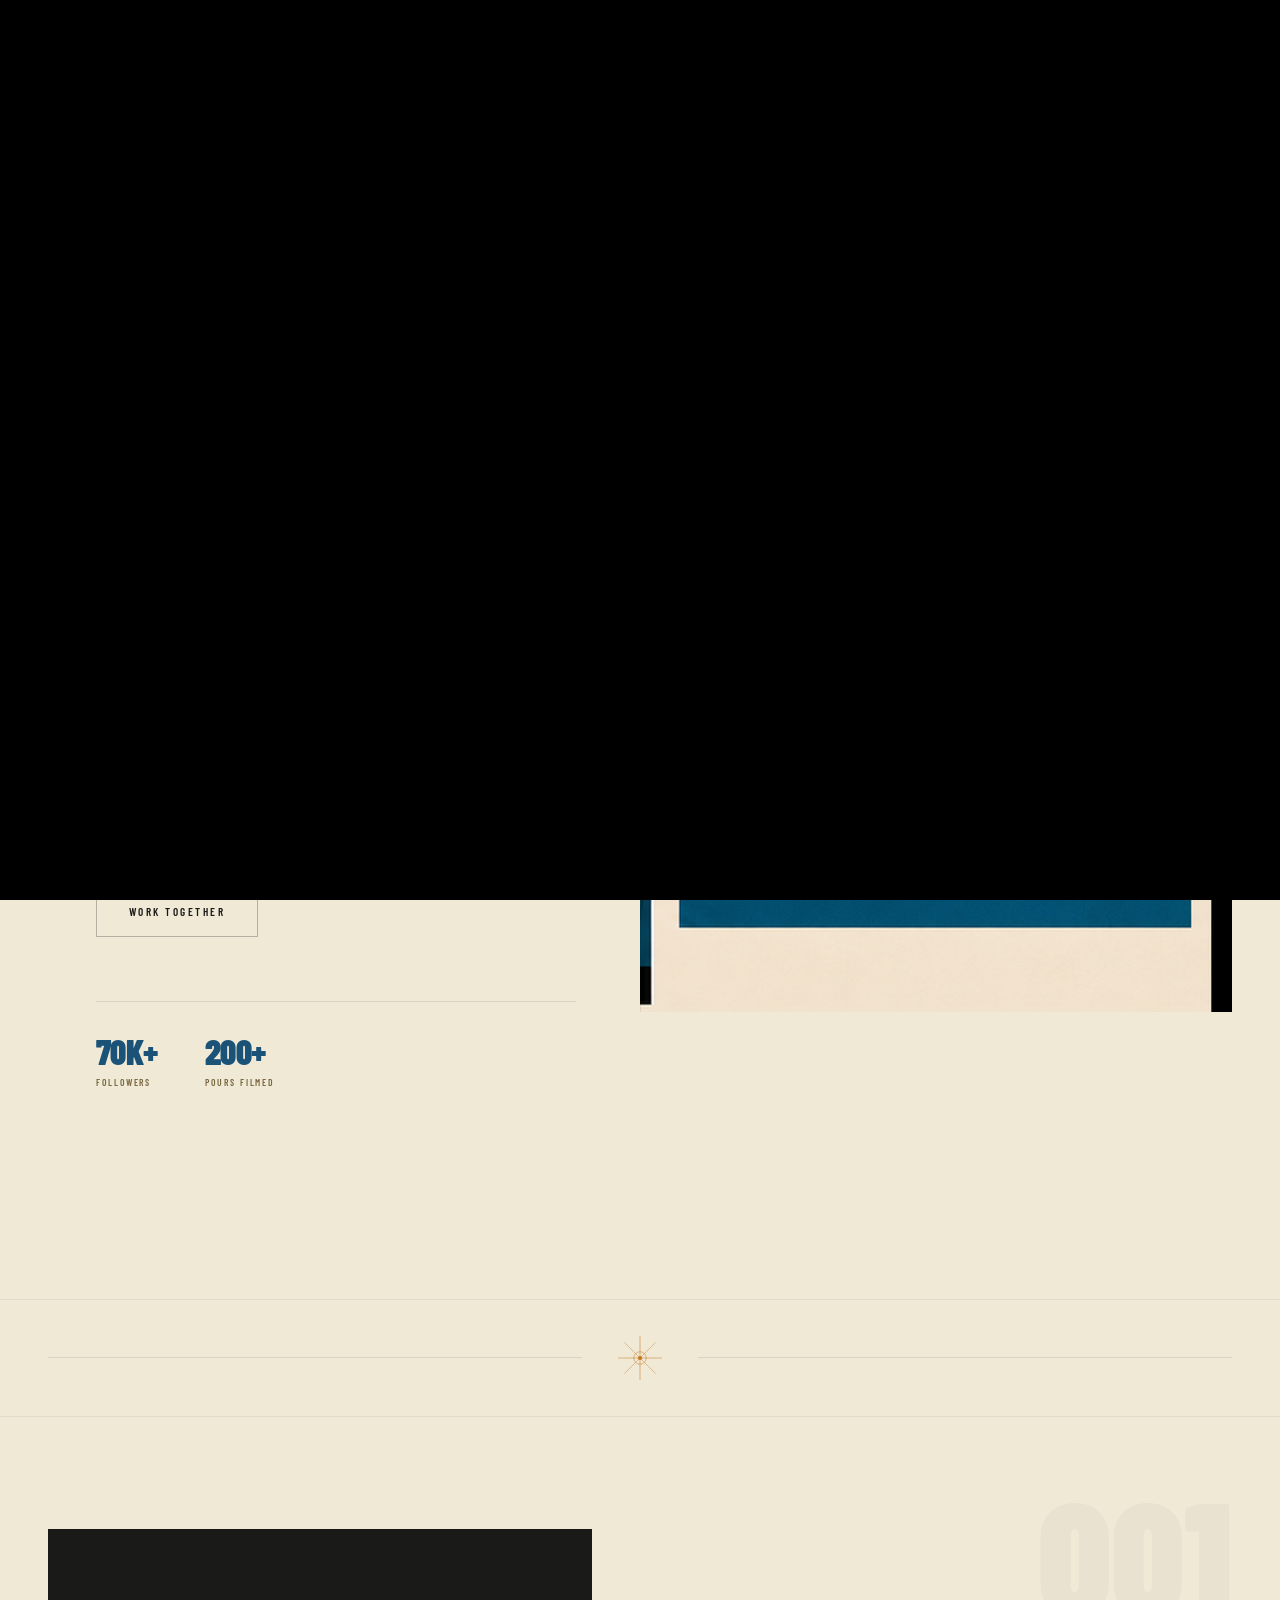
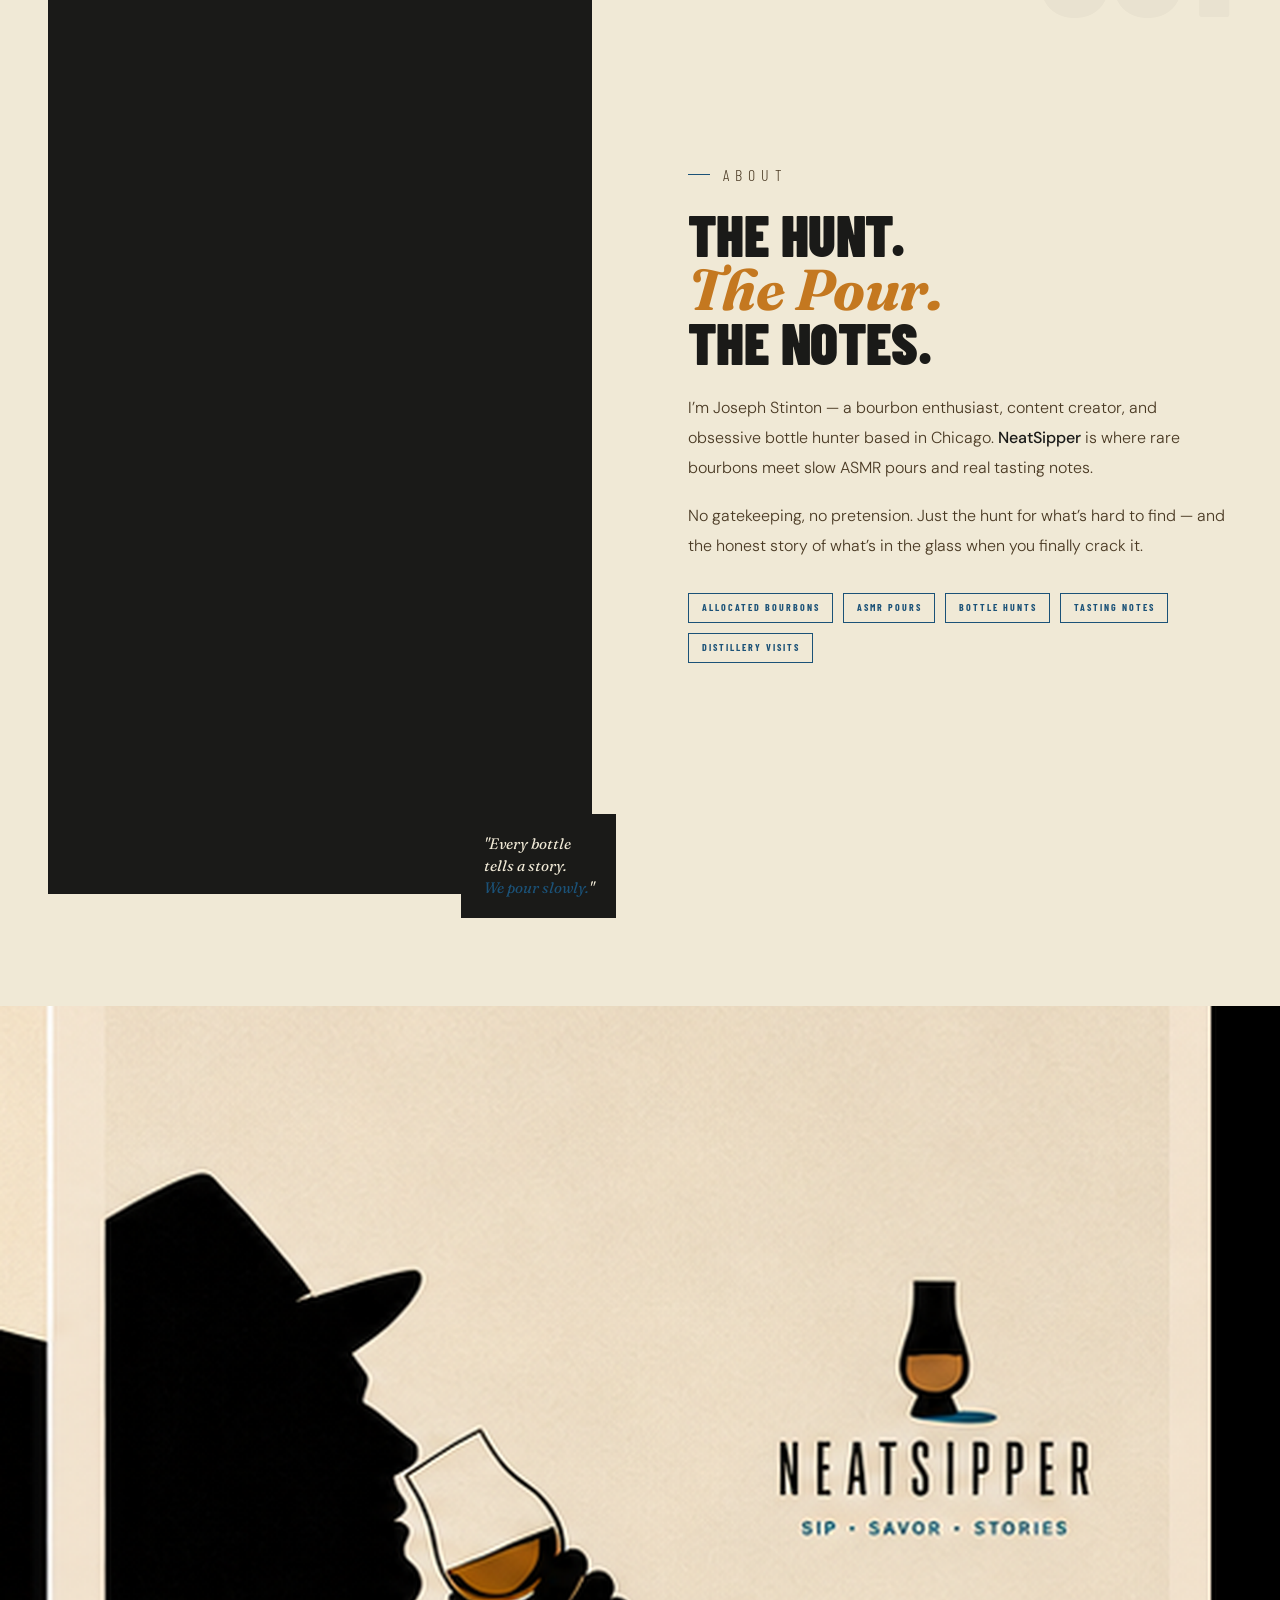
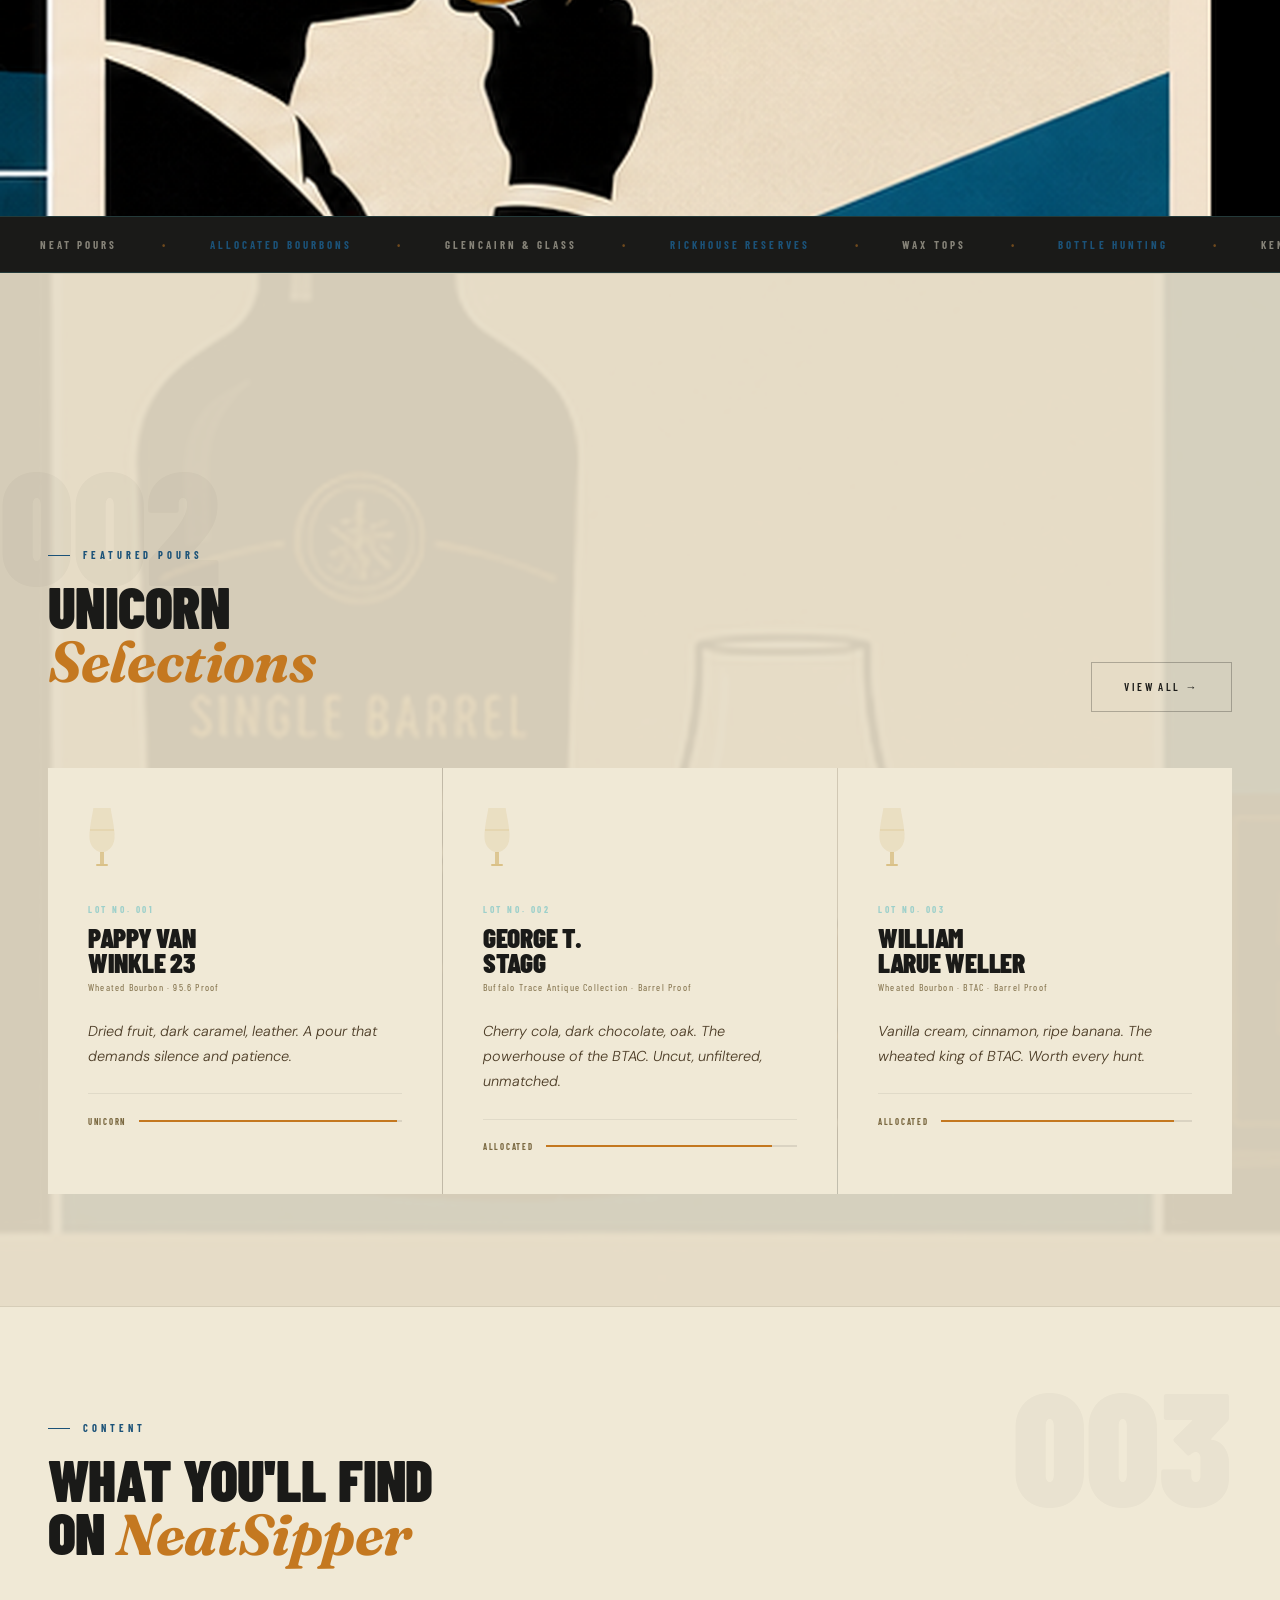
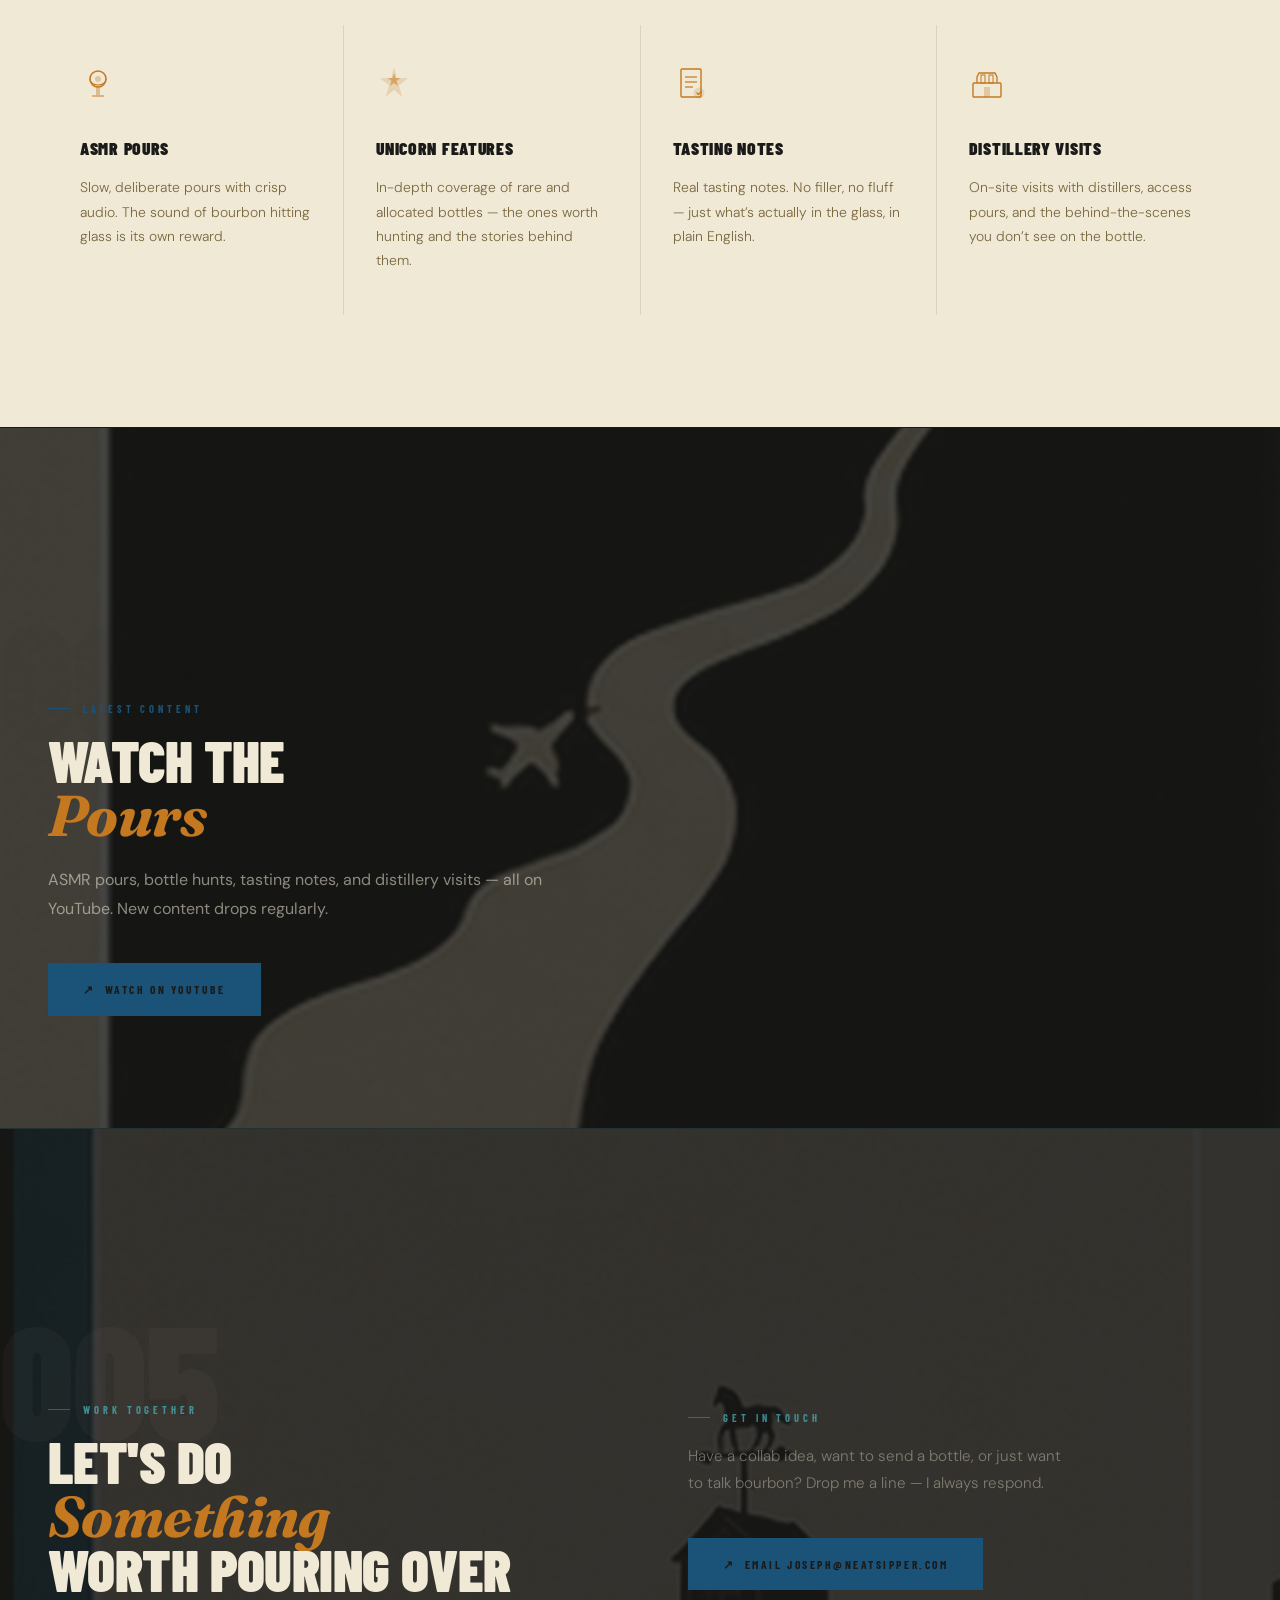
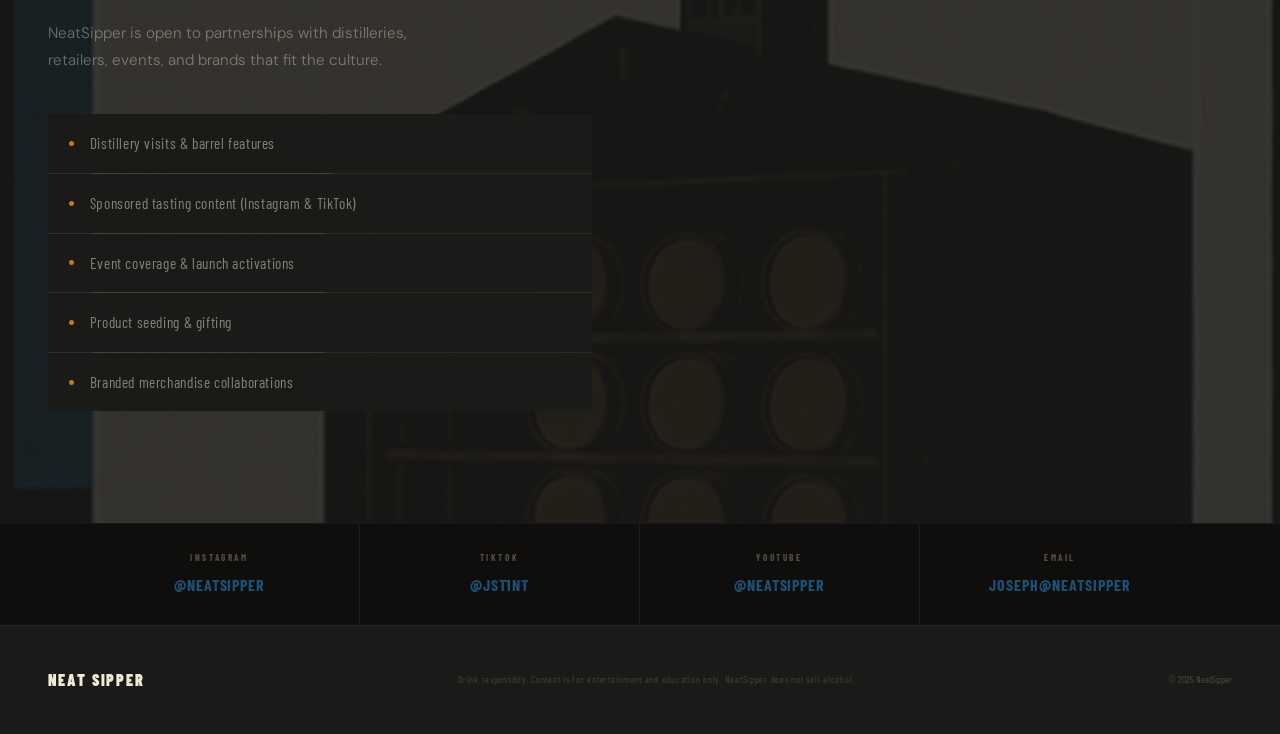
==== index.html @ b984c208 "Fix broken splash CSS and hero-right black box - Revert incomplete opacity:0 splash edit that broke " ====
<!DOCTYPE html>
<html lang="en">
<head>
  <meta charset="UTF-8" />
  <meta name="viewport" content="width=device-width, initial-scale=1.0"/>
  <title>Neat Sipper — Unicorn Bourbons, One Pour at a Time</title>
  <meta property="og:type"        content="website" />
  <meta property="og:url"         content="https://www.neatsipper.com/" />
  <meta property="og:title"       content="Neat Sipper — Unicorn Bourbons, One Pour at a Time" />
  <meta property="og:description" content="ASMR-style pours, rare bottle hunts, and tasting notes from the hard-to-find bottles worth chasing." />
  <meta property="og:image"       content="https://neatsipper.com/logo.png" />
  <meta name="twitter:card"        content="summary_large_image" />
  <meta name="twitter:title"       content="Neat Sipper — Unicorn Bourbons, One Pour at a Time" />
  <meta name="twitter:description" content="ASMR-style pours, rare bottle hunts, and tasting notes from the hard-to-find bottles worth chasing." />
  <meta name="twitter:image"       content="https://neatsipper.com/logo.png" />
  <link href="https://fonts.googleapis.com/css2?family=Fraunces:ital,opsz,wght@0,9..144,300;0,9..144,400;0,9..144,700;0,9..144,900;1,9..144,700;1,9..144,900&family=Barlow+Condensed:wght@300;400;600;700;800;900&family=DM+Sans:wght@300;400;500&display=swap" rel="stylesheet"/>
  <style>
    /* ── SPLASH SCREEN ── */
    #splash {
      position: fixed;
      top: 0; left: 0; right: 0; bottom: 0;
      width: 100%;
      height: 100%;
      /* iOS Safari: use fill-available so browser chrome doesn't bleed through */
      height: -webkit-fill-available;
      z-index: 9999;
      background: #000;
      overflow: hidden;
      transition: opacity 0.8s ease;
    }
    #splash.fade-out {
      opacity: 0;
      pointer-events: none;
    }
    #splash video {
      position: absolute;
      top: 50%;
      left: 50%;
      transform: translate(-50%, -50%);
      min-width: 100%;
      min-height: 100%;
      width: auto;
      height: auto;
      object-fit: cover;
    }

    *, *::before, *::after { box-sizing: border-box; margin: 0; padding: 0; }

    /* ── DESIGN TOKENS: Mood Board — Deep Teal × Bourbon Universe ── */
    :root {
      --cream:   #f0e9d6;
      --mid:     #e6dcc6;
      --ink:     #1a1a18;
      --teal:    #1b5278;
      --amber:   #c47820;
      --tan:     #7a6840;
      --panel:   #0f0e0c;
      --smoke:   #888080;
    }

    html { scroll-behavior: smooth; background: var(--cream); }

    body {
      background: var(--cream);
      color: var(--ink);
      font-family: 'DM Sans', sans-serif;
      font-size: 17px;
      line-height: 1.75;
      overflow-x: hidden;
    }

    /* ── NAV ── */
    nav {
      position: fixed; top: 0; left: 0; right: 0;
      z-index: 100;
      display: flex;
      justify-content: space-between;
      align-items: center;
      padding: 1.1rem 3rem;
      background: rgba(240,233,214,0.96);
      border-bottom: 1px solid rgba(26,26,24,0.1);
      backdrop-filter: blur(8px);
      transition: box-shadow 0.3s;
    }
    nav.scrolled { box-shadow: 0 2px 20px rgba(26,26,24,0.08); }
    .nav-logo img { height: 38px; width: auto; display: block; }
    .nav-links { display: flex; gap: 2.8rem; list-style: none; }
    .nav-links a {
      font-family: 'Barlow Condensed', sans-serif;
      font-size: 0.68rem; font-weight: 700;
      letter-spacing: 0.25em; text-transform: uppercase;
      color: var(--tan); text-decoration: none;
      transition: color 0.2s;
    }
    .nav-links a:hover { color: var(--teal); }
    .nav-hamburger {
      display: none; flex-direction: column; gap: 5px;
      background: none; border: none; cursor: pointer; padding: 4px;
    }
    .nav-hamburger span { display: block; width: 22px; height: 1.5px; background: var(--ink); transition: all 0.3s; }

    /* ── HERO ── */
    .hero {
      min-height: 100vh;
      display: grid;
      grid-template-columns: 1fr 1fr;
      align-items: stretch;
      position: relative;
      background: var(--cream);
    }
    .hero-left {
      display: flex; flex-direction: column; justify-content: center;
      padding: 9rem 4rem 6rem 3rem;
      position: relative; z-index: 2;
    }
    .hero-right {
      height: 100vh;
      position: relative; display: flex;
      align-items: center; justify-content: center;
      overflow: hidden;
      border-left: 1px solid rgba(26,26,24,0.08);
      background: #0f0600 url('hero-sip.jpg') center/cover no-repeat;
    }
    #ripple {
      position: absolute;
      inset: 0;
      width: 100%;
      height: 100%;
      display: block;
      z-index: 0;
    }
    .hero-eyebrow {
      font-family: 'Barlow Condensed', sans-serif;
      font-size: 0.65rem; font-weight: 700;
      letter-spacing: 0.38em; text-transform: uppercase;
      color: var(--tan); margin-bottom: 1.8rem;
      opacity: 0; animation: fadeUp 0.8s ease forwards 0.2s;
    }
    .hero-stripe {
      display: flex; height: 3px; width: 52px; gap: 2px;
      margin-bottom: 2.2rem;
      opacity: 0; animation: fadeUp 0.8s ease forwards 0.3s;
    }
    .stripe-c { background: var(--teal); flex: 1; }
    .stripe-w { background: rgba(26,26,24,0.12); flex: 1; }
    .stripe-a { background: var(--amber); flex: 1; }
    .hero-title {
      font-family: 'Barlow Condensed', sans-serif;
      font-size: clamp(4.2rem, 7.5vw, 8rem);
      font-weight: 900;
      line-height: 0.88;
      letter-spacing: -0.01em;
      text-transform: uppercase;
      color: var(--ink);
      max-width: 580px;
      opacity: 0; animation: fadeUp 0.9s ease forwards 0.4s;
    }
    .hero-title em {
      font-style: italic;
      font-family: 'Fraunces', serif;
      font-weight: 700;
      color: var(--amber);
      text-transform: none;
    }
    .hero-sub {
      font-family: 'DM Sans', sans-serif;
      font-size: 0.98rem; font-weight: 300;
      color: var(--tan); max-width: 380px;
      margin-top: 2rem; line-height: 1.85;
      opacity: 0; animation: fadeUp 0.9s ease forwards 0.6s;
    }
    .hero-ctas {
      display: flex; gap: 1rem; margin-top: 3rem; flex-wrap: wrap;
      opacity: 0; animation: fadeUp 0.9s ease forwards 0.8s;
    }
    .hero-stats {
      display: flex; gap: 3rem; margin-top: 4rem; padding-top: 2rem;
      border-top: 1px solid rgba(26,26,24,0.1);
      opacity: 0; animation: fadeUp 0.9s ease forwards 1.0s;
    }
    .hero-stat-num {
      font-family: 'Barlow Condensed', sans-serif;
      font-size: 2.2rem; font-weight: 900;
      color: var(--teal); line-height: 1; display: block;
      letter-spacing: -0.02em;
    }
    .hero-stat-label {
      font-family: 'Barlow Condensed', sans-serif;
      font-size: 0.6rem; font-weight: 600;
      letter-spacing: 0.2em; text-transform: uppercase;
      color: var(--tan); margin-top: 0.3rem; display: block;
    }

    /* ── BUTTONS ── */
    .btn-primary {
      display: inline-flex; align-items: center; gap: 0.5rem;
      background: var(--ink); color: var(--cream);
      font-family: 'Barlow Condensed', sans-serif;
      font-size: 0.7rem; font-weight: 700;
      letter-spacing: 0.22em; text-transform: uppercase;
      padding: 0.9rem 2rem;
      text-decoration: none; transition: background 0.2s, transform 0.15s;
    }
    .btn-primary:hover { background: var(--teal); transform: translateY(-2px); }
    .btn-ghost {
      display: inline-flex; align-items: center; gap: 0.5rem;
      border: 1px solid rgba(26,26,24,0.28);
      color: var(--ink); background: transparent;
      font-family: 'Barlow Condensed', sans-serif;
      font-size: 0.7rem; font-weight: 600;
      letter-spacing: 0.22em; text-transform: uppercase;
      padding: 0.9rem 2rem;
      text-decoration: none; transition: border-color 0.2s, color 0.2s, transform 0.15s;
    }
    .btn-ghost:hover { border-color: var(--teal); color: var(--teal); transform: translateY(-2px); }

    /* ── SECTION COMMON ── */
    section { padding: 7rem 3rem; position: relative; }
    .section-label {
      font-family: 'Barlow Condensed', sans-serif;
      font-size: 0.65rem; font-weight: 700;
      letter-spacing: 0.38em; text-transform: uppercase;
      color: var(--teal); margin-bottom: 1rem;
      display: flex; align-items: center; gap: 0.8rem;
    }
    .section-label::before {
      content: ''; display: inline-block;
      width: 22px; height: 1px; background: var(--teal);
    }
    .section-title {
      font-family: 'Barlow Condensed', sans-serif;
      font-size: clamp(2.8rem, 4.5vw, 4.5rem);
      font-weight: 900; line-height: 0.92;
      letter-spacing: -0.01em; text-transform: uppercase;
      color: var(--ink); margin-bottom: 1.5rem;
    }
    .section-title em {
      font-style: italic; font-family: 'Fraunces', serif;
      font-weight: 700; color: var(--amber); text-transform: none;
    }
    .section-num {
      position: absolute; top: 3.5rem; right: 3rem;
      font-family: 'Barlow Condensed', sans-serif;
      font-size: 10rem; font-weight: 900;
      color: rgba(26,26,24,0.03); line-height: 1;
      user-select: none; pointer-events: none;
    }

    /* ── MCM DIVIDER ── */
    .mcm-divider-wrap {
      padding: 2rem 3rem; background: var(--cream);
      border-top: 1px solid rgba(26,26,24,0.06);
      border-bottom: 1px solid rgba(26,26,24,0.06);
    }
    .mcm-divider {
      display: flex; align-items: center; gap: 2rem; max-width: 1200px; margin: 0 auto;
    }
    .mcm-divider-line { flex: 1; height: 1px; background: rgba(26,26,24,0.1); }
    .mcm-starburst { color: var(--amber); flex-shrink: 0; }

    /* ── ABOUT ── */
    #about { background: var(--cream); }
    .about {
      display: grid; grid-template-columns: 1fr 1fr;
      gap: 6rem; align-items: center;
      max-width: 1200px; margin: 0 auto;
    }
    .about-visual { position: relative; }
    .about-video-wrap {
      border: 1px solid rgba(26,26,24,0.1);
      overflow: hidden; background: var(--ink);
    }
    .about-video-wrap iframe { display: block; width: 100%; aspect-ratio: 9/16; }
    .about-accent-card {
      position: absolute; bottom: -1.5rem; right: -1.5rem;
      background: var(--ink); color: var(--cream);
      padding: 1.2rem 1.4rem;
      font-family: 'Fraunces', serif;
      font-style: italic; font-size: 0.95rem;
      max-width: 190px; line-height: 1.45;
    }
    .about-accent-card span { color: var(--teal); }
    .about-text p {
      color: #4a3a24; font-size: 1rem; font-weight: 300;
      margin-bottom: 1.2rem; line-height: 1.85;
    }
    .about-text p strong { color: var(--ink); font-weight: 500; }
    .about-tags {
      display: flex; flex-wrap: wrap; gap: 0.6rem; margin-top: 2rem;
    }
    .about-tag {
      font-family: 'Barlow Condensed', sans-serif;
      font-size: 0.62rem; font-weight: 700;
      letter-spacing: 0.2em; text-transform: uppercase;
      color: var(--teal); border: 1px solid var(--teal);
      padding: 0.35rem 0.8rem;
    }

    /* ── TICKER ── */
    .ticker-wrap {
      background: var(--ink); overflow: hidden;
      padding: 1.1rem 0; border-top: 1px solid rgba(74,184,192,0.2);
      border-bottom: 1px solid rgba(74,184,192,0.2);
    }
    .ticker-track {
      display: flex; gap: 0; white-space: nowrap;
      animation: ticker 40s linear infinite;
    }
    .ticker-item {
      font-family: 'Barlow Condensed', sans-serif;
      font-size: 0.68rem; font-weight: 700;
      letter-spacing: 0.28em; text-transform: uppercase;
      color: rgba(240,233,214,0.5); padding: 0 2.5rem;
      flex-shrink: 0;
    }
    .ticker-item.accent { color: var(--teal); }
    .ticker-sep {
      color: var(--amber); opacity: 0.5;
      font-family: 'Barlow Condensed', sans-serif;
      font-size: 0.7rem; padding: 0 0.3rem; flex-shrink: 0;
    }

    /* ── FEATURED BOTTLES ── */
    .featured-section {
      background: var(--mid);
      border-top: 1px solid rgba(26,26,24,0.08);
      border-bottom: 1px solid rgba(26,26,24,0.08);
      position: relative; overflow: hidden;
    }
    .featured-section::before {
      content: '';
      position: absolute; inset: 0;
      background-image: url('single-barrel.jpg');
      background-size: cover; background-position: center 40%;
      opacity: 0.07;
      z-index: 0;
    }
    .featured-section > * { position: relative; z-index: 1; }
    .featured-header {
      display: flex; justify-content: space-between; align-items: flex-end;
      max-width: 1200px; margin: 0 auto 3.5rem;
    }
    .featured-grid {
      display: grid; grid-template-columns: repeat(3, 1fr);
      gap: 1px; max-width: 1200px; margin: 0 auto;
      background: rgba(26,26,24,0.1);
    }
    .bottle-card {
      background: var(--cream); padding: 2.5rem;
      position: relative; overflow: hidden; cursor: pointer;
      transition: background 0.25s;
    }
    .bottle-card:hover { background: var(--mid); }
    .bottle-card::after {
      content: ''; position: absolute; bottom: 0; left: 0; right: 0;
      height: 2px; background: var(--teal);
      transform: scaleX(0); transform-origin: left;
      transition: transform 0.35s ease;
    }
    .bottle-card:hover::after { transform: scaleX(1); }
    .bottle-card-icon {
      width: 28px; margin-bottom: 1.5rem; opacity: 0.85;
    }
    .bottle-lot {
      font-family: 'Barlow Condensed', sans-serif;
      font-size: 0.58rem; font-weight: 700;
      letter-spacing: 0.28em; text-transform: uppercase;
      color: rgba(74,184,192,0.5); margin-bottom: 0.4rem;
    }
    .bottle-name {
      font-family: 'Barlow Condensed', sans-serif;
      font-size: 1.7rem; font-weight: 900;
      text-transform: uppercase; color: var(--ink);
      line-height: 0.92; letter-spacing: -0.01em; margin-bottom: 0.3rem;
    }
    .bottle-sub {
      font-family: 'Barlow Condensed', sans-serif;
      font-size: 0.62rem; font-weight: 400;
      color: var(--tan); letter-spacing: 0.12em; margin-bottom: 1.4rem;
    }
    .bottle-notes {
      font-size: 0.9rem; font-weight: 300;
      color: #4a3a24; font-style: italic; line-height: 1.75;
    }
    .bottle-rarity {
      margin-top: 1.5rem; padding-top: 1.2rem;
      border-top: 1px solid rgba(26,26,24,0.07);
      display: flex; align-items: center; gap: 0.8rem;
    }
    .bottle-rarity-label {
      font-family: 'Barlow Condensed', sans-serif;
      font-size: 0.54rem; font-weight: 700;
      letter-spacing: 0.2em; text-transform: uppercase;
      color: var(--tan); flex-shrink: 0;
    }
    .bottle-rarity-bar {
      flex: 1; height: 2px; background: rgba(26,26,24,0.1); position: relative;
    }
    .bottle-rarity-fill {
      position: absolute; left: 0; top: 0; bottom: 0;
      background: var(--amber); width: 0; transition: width 1.2s ease 0.4s;
    }

    /* ── CONTENT PILLARS ── */
    #content { background: var(--cream); }
    .pillars { max-width: 1200px; margin: 0 auto; }
    .pillars-grid {
      display: grid; grid-template-columns: repeat(4, 1fr);
      gap: 1px; margin-top: 4rem;
      background: rgba(26,26,24,0.1);
    }
    .pillar {
      background: var(--cream); padding: 2.5rem 2rem;
      border-bottom: 2px solid transparent;
      transition: border-color 0.25s, background 0.25s;
    }
    .pillar:hover { background: var(--mid); border-bottom-color: var(--teal); }
    .pillar-icon {
      width: 36px; height: 36px; margin-bottom: 1.4rem;
      color: var(--amber);
    }
    .pillar-title {
      font-family: 'Barlow Condensed', sans-serif;
      font-size: 1.1rem; font-weight: 900;
      text-transform: uppercase; letter-spacing: 0.04em;
      color: var(--ink); margin-bottom: 0.7rem;
    }
    .pillar-desc { font-size: 0.87rem; color: var(--tan); font-weight: 300; line-height: 1.75; }

    /* ── BRAND MOMENT (full-width image break) ── */
    .brand-moment {
      padding: 0; line-height: 0; overflow: hidden;
      position: relative;
    }
    .brand-moment img {
      width: 100%; height: 90vh;
      object-fit: cover; object-position: 50% 22%;
      display: block;
    }

    /* ── REEL SECTION ── */
    .reel-section {
      background: var(--ink);
      border-top: 1px solid rgba(26,26,24,0.08);
      padding: 7rem 3rem;
      position: relative;
      overflow: hidden;
    }
    .reel-section::before {
      content: '';
      position: absolute; inset: 0;
      background-image: url('ky-trail.jpg');
      background-size: cover; background-position: center;
      opacity: 0.18;
      z-index: 0;
    }
    .reel-section > * { position: relative; z-index: 1; }
    .reel-section .section-title { color: var(--cream); }
    .reel-inner { max-width: 1200px; margin: 0 auto; }
    .reel-grid {
      display: grid; grid-template-columns: repeat(3, 1fr);
      gap: 1px; margin-top: 3rem;
      background: rgba(26,26,24,0.1);
    }
    .reel-card {
      background: var(--cream); aspect-ratio: 9/16;
      display: flex; flex-direction: column;
      align-items: center; justify-content: center;
      position: relative; overflow: hidden; cursor: pointer;
      text-decoration: none; transition: background 0.25s;
    }
    .reel-card:hover { background: var(--mid); }
    .reel-play {
      width: 52px; height: 52px; border-radius: 50%;
      border: 1px solid rgba(26,26,24,0.2);
      display: flex; align-items: center; justify-content: center;
      transition: border-color 0.2s, background 0.2s;
    }
    .reel-card:hover .reel-play { border-color: var(--teal); background: rgba(27,82,120,0.10); }
    .reel-play svg { width: 18px; height: 18px; fill: var(--ink); margin-left: 3px; }
    .reel-card:hover .reel-play svg { fill: var(--teal); }
    .reel-card-label {
      font-family: 'Barlow Condensed', sans-serif;
      font-size: 0.58rem; font-weight: 700;
      letter-spacing: 0.22em; text-transform: uppercase;
      color: var(--tan); margin-top: 1rem;
    }
    .reel-card-title {
      font-family: 'Barlow Condensed', sans-serif;
      font-size: 1rem; font-weight: 900;
      text-transform: uppercase; color: var(--ink);
      margin-top: 0.3rem; padding: 0 1rem; text-align: center; line-height: 1.2;
    }

    /* ── COLLAB ── */
    .collab {
      background: var(--ink);
      border-top: 1px solid rgba(74,184,192,0.15);
      position: relative; overflow: hidden;
    }
    .collab::before {
      content: '';
      position: absolute; inset: 0;
      background-image: url('rickhouse.jpg');
      background-size: cover; background-position: center 30%;
      opacity: 0.12;
      z-index: 0;
    }
    .collab > * { position: relative; z-index: 1; }
    .collab .section-label { color: rgba(74,184,192,0.7); }
    .collab .section-label::before { background: rgba(74,184,192,0.4); }
    .collab .section-title { color: var(--cream); }
    .collab .section-title em { color: var(--amber); }
    .collab .section-num { color: rgba(240,233,214,0.03); }
    .collab-inner {
      max-width: 1200px; margin: 0 auto;
      display: grid; grid-template-columns: 1fr 1fr;
      gap: 6rem; align-items: start;
    }
    .collab-types {
      margin-top: 2.5rem; display: flex; flex-direction: column;
      gap: 1px; background: rgba(240,233,214,0.08);
    }
    .collab-type {
      background: var(--ink); padding: 1rem 1.3rem;
      display: flex; align-items: center; gap: 1rem;
      font-family: 'Barlow Condensed', sans-serif;
      font-size: 0.95rem; font-weight: 400;
      letter-spacing: 0.04em;
      color: rgba(240,233,214,0.5);
      transition: background 0.2s, color 0.2s;
    }
    .collab-type:hover { background: #252422; color: var(--cream); }
    .collab-type-dot { width: 5px; height: 5px; border-radius: 50%; background: var(--amber); flex-shrink: 0; }
    .collab-sub { color: rgba(240,233,214,0.4); font-size: 0.95rem; font-weight: 300; line-height: 1.8; max-width: 380px; }
    .collab-email-btn {
      display: inline-flex; align-items: center; gap: 0.6rem;
      margin-top: 2.5rem;
      background: var(--teal); color: var(--ink);
      font-family: 'Barlow Condensed', sans-serif;
      font-size: 0.72rem; font-weight: 700;
      letter-spacing: 0.22em; text-transform: uppercase;
      padding: 1rem 2.2rem; text-decoration: none;
      transition: background 0.2s, transform 0.15s;
    }
    .collab-email-btn:hover { background: var(--amber); transform: translateY(-2px); }

    /* ── SOCIAL BAR ── */
    .social-bar {
      background: var(--panel); border-top: 1px solid rgba(27,82,120,0.18);
      display: flex; justify-content: center; gap: 0;
    }
    .social-item {
      flex: 1; max-width: 280px; padding: 1.6rem 2rem;
      display: flex; flex-direction: column; align-items: center; gap: 0.3rem;
      text-decoration: none; border-right: 1px solid rgba(240,233,214,0.06);
      transition: background 0.2s;
    }
    .social-item:last-child { border-right: none; }
    .social-item:hover { background: #1a1a18; }
    .social-platform {
      font-family: 'Barlow Condensed', sans-serif;
      font-size: 0.58rem; font-weight: 700;
      letter-spacing: 0.28em; text-transform: uppercase;
      color: rgba(240,233,214,0.3);
    }
    .social-handle {
      font-family: 'Barlow Condensed', sans-serif;
      font-size: 1rem; font-weight: 700;
      letter-spacing: 0.06em; text-transform: uppercase;
      color: var(--teal);
    }

    /* ── FOOTER ── */
    footer {
      background: var(--ink); border-top: 1px solid rgba(240,233,214,0.06);
      padding: 2.5rem 3rem;
      display: flex; justify-content: space-between; align-items: center;
    }
    .footer-logo {
      font-family: 'Barlow Condensed', sans-serif;
      font-size: 1rem; font-weight: 900;
      letter-spacing: 0.12em; text-transform: uppercase;
      color: var(--cream);
    }
    .footer-disclaimer {
      font-family: 'Barlow Condensed', sans-serif;
      font-size: 0.58rem; letter-spacing: 0.08em;
      color: rgba(240,233,214,0.2); max-width: 500px; text-align: center;
    }
    .footer-copy {
      font-family: 'Barlow Condensed', sans-serif;
      font-size: 0.58rem; color: rgba(240,233,214,0.25);
    }

    /* ── MOBILE NAV ── */
    .nav-mobile-menu {
      display: none; position: fixed; inset: 0;
      background: rgba(240,233,214,0.98); z-index: 150;
      flex-direction: column; align-items: center; justify-content: center; gap: 2.5rem;
    }
    .nav-mobile-menu.open { display: flex; }
    .nav-mobile-menu a {
      font-family: 'Barlow Condensed', sans-serif;
      font-size: 2.8rem; font-weight: 900;
      text-transform: uppercase; letter-spacing: 0.06em;
      color: var(--ink); text-decoration: none; transition: color 0.2s;
    }
    .nav-mobile-menu a:hover { color: var(--teal); }
    .nav-mobile-close {
      position: absolute; top: 1.5rem; right: 2rem;
      background: none; border: none; cursor: pointer;
      font-family: 'Barlow Condensed', sans-serif;
      font-size: 0.7rem; font-weight: 700;
      letter-spacing: 0.2em; text-transform: uppercase;
      color: var(--tan);
    }
    @media (max-width: 768px) { .nav-hamburger { display: flex; } .nav-links { display: none; } }

    /* ── SCROLL REVEAL ── */
    .reveal { opacity: 0; transform: translateY(30px); transition: opacity 0.75s ease, transform 0.75s ease; }
    .reveal.visible { opacity: 1; transform: translateY(0); }
    .reveal-delay-1 { transition-delay: 0.1s; }
    .reveal-delay-2 { transition-delay: 0.22s; }
    .reveal-delay-3 { transition-delay: 0.34s; }

    /* ── ANIMATIONS ── */
    @keyframes fadeUp {
      from { opacity: 0; transform: translateY(26px); }
      to   { opacity: 1; transform: translateY(0); }
    }
    @keyframes ticker {
      0%   { transform: translateX(0); }
      100% { transform: translateX(-50%); }
    }

    /* ── MEDIA QUERIES ── */
    @media (max-width: 900px) {
      .hero { grid-template-columns: 1fr; min-height: auto; }
      .hero-left { padding: 7rem 1.5rem 5rem; }
      .hero-right { display: none; }
    }
    @media (max-width: 768px) {
      nav { padding: 1.1rem 1.5rem; }
      section { padding: 5rem 1.5rem; }
      .about, .collab-inner { grid-template-columns: 1fr; gap: 3rem; }
      .featured-grid, .pillars-grid, .reel-grid { grid-template-columns: 1fr; }
      footer { flex-direction: column; gap: 1rem; text-align: center; }
      .about-accent-card { display: none; }
    }
  </style>
</head>

<body>

  <!-- SPLASH SCREEN -->
  <div id="splash">
    <video id="splash-video" autoplay muted playsinline>
      <source src="splash.mp4" type="video/mp4">
    </video>
  </div>

  <!-- NAV -->
  <nav id="main-nav">
    <a class="nav-logo" href="#"><img src="[data-uri]" alt="Neat Sipper" /></a>
    <ul class="nav-links">
      <li><a href="#about">About</a></li>
      <li><a href="#bottles">Bottles</a></li>
      <li><a href="#content">Content</a></li>
      <li><a href="#collab">Collab</a></li>
    </ul>
    <button class="nav-hamburger" id="hamburger" aria-label="Menu">
      <span></span><span></span><span></span>
    </button>
  </nav>

  <!-- HERO -->
  <section class="hero">
    <div class="hero-left">
      <p class="hero-eyebrow">Chicago &middot; Est. 2023</p>
      <div class="hero-stripe">
        <div class="stripe-c"></div>
        <div class="stripe-w"></div>
        <div class="stripe-a"></div>
      </div>
      <h1 class="hero-title">
        Unicorn<br/>Bourbons,<br/><em>One Pour</em><br/>at a Time.
      </h1>
      <p class="hero-sub">ASMR-style pours, rare bottle hunts, and tasting notes from the hard-to-find bottles worth chasing.</p>
      <div class="hero-ctas">
        <a href="https://www.instagram.com/NeatSipper" target="_blank" class="btn-primary">&#8599; Instagram</a>
        <a href="https://www.tiktok.com/@jst1nt" target="_blank" class="btn-ghost">&#8599; TikTok</a>
        <a href="https://m.youtube.com/@neatsipper" target="_blank" class="btn-ghost">&#8599; YouTube</a>
        <a href="#collab" class="btn-ghost">Work Together</a>
      </div>
      <div class="hero-stats">
        <div>
          <span class="hero-stat-num">70K+</span>
          <span class="hero-stat-label">Followers</span>
        </div>
        <div>
          <span class="hero-stat-num">200+</span>
          <span class="hero-stat-label">Pours Filmed</span>
        </div>
      </div>
    </div>

    <!-- HERO RIGHT: bourbon ripple animation -->
    <div class="hero-right" style="padding:0;">
      <canvas id="ripple"></canvas>
      <!-- hidden SVG kept for fallback structure -->
      <svg width="0" height="0" style="display:none;"
           xmlns="http://www.w3.org/2000/svg">

        <!-- Deep teal background — straight from mood board palette -->
        <rect width="500" height="580" fill="#1b5278"/>

        <!-- Floor plane — slightly darker teal -->
        <rect x="0" y="430" width="500" height="150" fill="#142f44"/>

        <!-- ══ PENDANT LIGHT ══ -->
        <!-- Cord -->
        <line x1="185" y1="0" x2="185" y2="98" stroke="#0d2e42" stroke-width="2"/>
        <!-- Dome shade (inverted bowl) -->
        <path d="M 155,112 L 165,92 L 205,92 L 215,112 C 202,128 168,128 155,112 Z" fill="#0d2e42"/>
        <!-- Subtle light cone -->
        <path d="M 159,112 L 88,185 L 284,185 L 213,112 Z" fill="#f0e9d6" opacity="0.04"/>

        <!-- ══ AIRPLANE (upper right, tiny) ══ -->
        <g transform="translate(408,62) rotate(-7)">
          <ellipse cx="0" cy="0" rx="24" ry="4" fill="#0d2e42"/>
          <path d="M 2,-4 L -16,-20 L -8,-4 Z" fill="#0d2e42"/>
          <path d="M 2,4 L -16,20 L -8,4 Z" fill="#0d2e42"/>
          <path d="M 18,-4 L 26,-12 L 26,-4 Z" fill="#0d2e42"/>
        </g>

        <!-- ══ MCM LOUNGE CHAIR + SEATED FIGURE — unified silhouette ══ -->
        <!-- All elements in near-black #0d1e2a (very dark teal-black, reads as solid
             black against teal background, same as mood board treatment) -->

        <!-- Chair pedestal base -->
        <path d="M 205,368 L 198,408 L 215,408 L 220,368 Z" fill="#0d1e2a"/>
        <path d="M 268,368 L 274,408 L 258,408 L 254,368 Z" fill="#0d1e2a"/>
        <!-- Base cross-bar -->
        <rect x="196" y="404" width="82" height="9" rx="3" fill="#0d1e2a"/>
        <!-- Splayed feet -->
        <path d="M 196,410 L 155,432 L 165,432 L 204,414 Z" fill="#0d1e2a"/>
        <path d="M 276,410 L 316,432 L 306,432 L 268,414 Z" fill="#0d1e2a"/>

        <!-- Seat cushion -->
        <rect x="142" y="322" width="192" height="48" rx="4" fill="#0d1e2a"/>

        <!-- Chair back — tall, slightly rounded at top -->
        <path d="M 142,325 L 142,168
                 C 142,150 154,140 175,140
                 L 302,140
                 C 322,140 334,152 332,172
                 L 328,325 Z" fill="#0d1e2a"/>

        <!-- Right armrest (extends out from chair back) -->
        <rect x="326" y="298" width="25" height="74" rx="5" fill="#0d1e2a"/>

        <!-- ══ FIGURE overlapping chair (same dark silhouette colour) ══ -->

        <!-- Crossed legs — right leg over left, protruding in front of seat -->
        <path d="M 155,322 L 155,308
                 C 155,296 164,288 180,288
                 L 332,292
                 C 348,294 358,306 354,322 Z" fill="#0d1e2a"/>
        <!-- Hanging lower right leg (crossed) -->
        <path d="M 308,318 L 348,322 L 355,375 L 312,370 Z" fill="#0d1e2a"/>
        <!-- Right shoe (pointing right, elegant) -->
        <path d="M 342,368 L 378,356 L 388,370 L 350,382 Z" fill="#0d1e2a"/>
        <!-- Left lower leg (grounded) -->
        <path d="M 162,322 L 186,322 L 190,398 L 160,398 Z" fill="#0d1e2a"/>
        <!-- Left shoe -->
        <path d="M 148,392 L 194,392 L 194,410 L 146,410 Z" fill="#0d1e2a"/>

        <!-- Torso (leaning back in chair) -->
        <path d="M 175,248 C 172,228 177,208 196,198
                 L 252,196 C 270,197 280,212 278,232
                 L 274,322 L 175,322 Z" fill="#0d1e2a"/>

        <!-- Right arm — raised, holding glass up to face level -->
        <!-- Upper arm -->
        <path d="M 262,225 C 268,205 280,188 298,180
                 L 318,178 C 336,180 344,196 338,215
                 L 328,248 C 318,264 298,268 282,258
                 L 262,240 Z" fill="#0d1e2a"/>
        <!-- Forearm / hand reaching up to glass -->
        <path d="M 320,186 C 326,166 338,150 354,143
                 L 368,142 C 380,146 384,162 376,178
                 L 362,205 C 352,220 334,224 320,215 Z" fill="#0d1e2a"/>

        <!-- Neck -->
        <path d="M 203,200 L 208,180 L 226,180 L 230,200 Z" fill="#0d1e2a"/>

        <!-- HEAD + FEDORA (the defining silhouette element) -->
        <!-- Head oval -->
        <ellipse cx="220" cy="168" rx="22" ry="26" fill="#0d1e2a"/>
        <!-- Fedora crown (characteristic tall, slightly indented shape) -->
        <path d="M 196,162
                 C 196,136 206,122 220,122
                 C 234,122 248,136 248,162 Z" fill="#0d1e2a"/>
        <!-- Fedora brim (wide, flat, slightly angled) -->
        <rect x="184" y="160" width="70" height="11" rx="4" fill="#0d1e2a"/>

        <!-- ══ GLENCAIRN GLASS (held in raised hand, amber liquid visible) ══ -->
        <!-- Positioned at the raised hand — right-side up -->
        <g transform="translate(374,108)">
          <!-- Glass body (Glencairn profile: wide top, pinched waist, flared base) -->
          <path d="M -9,0 C -15,8 -17,22 -16,33
                   C -14,42 -9,48 -4,50
                   L -4,55 C -10,55 -13,57 -13,62
                   L 13,62 C 13,57 10,55 4,55
                   L 4,50 C 9,48 14,42 16,33
                   C 17,22 15,8 9,0 Z"
                stroke="#f0e9d6" stroke-width="1.8" fill="none" opacity="0.9"/>
          <!-- Amber liquid (bourbon) -->
          <path d="M -8,3 C -13,11 -14,23 -13,32
                   C -11,40 -7,46 -3,48
                   L -3,55 L 3,55 L 3,48
                   C 7,46 11,40 13,32
                   C 14,23 13,11 8,3 Z"
                fill="#c47820" opacity="0.88"/>
          <!-- Liquid surface highlight -->
          <path d="M -12,26 C -5,22 5,22 12,26"
                stroke="#f0e9d6" stroke-width="1.2" fill="none" opacity="0.55"/>
        </g>

        <!-- Bottom accent (cream, subtle) -->
        <line x1="40" y1="562" x2="460" y2="562" stroke="#f0e9d6" stroke-width="0.6" opacity="0.14"/>
        <circle cx="40"  cy="562" r="3" fill="#f0e9d6" opacity="0.18"/>
        <circle cx="460" cy="562" r="3" fill="#f0e9d6" opacity="0.18"/>
      </svg>
    </div>
  </section>

  <!-- MCM DIVIDER -->
  <div class="mcm-divider-wrap">
    <div class="mcm-divider">
      <div class="mcm-divider-line"></div>
      <svg class="mcm-starburst" width="52" height="52" viewBox="-50 -50 100 100" fill="none" xmlns="http://www.w3.org/2000/svg">
        <line x1="0" y1="-42" x2="0" y2="42" stroke="currentColor" stroke-width="1"/>
        <line x1="-42" y1="0" x2="42" y2="0" stroke="currentColor" stroke-width="1"/>
        <line x1="-30" y1="-30" x2="30" y2="30" stroke="currentColor" stroke-width="0.8"/>
        <line x1="30" y1="-30" x2="-30" y2="30" stroke="currentColor" stroke-width="0.8"/>
        <circle cx="0" cy="0" r="12" fill="none" stroke="currentColor" stroke-width="1"/>
        <circle cx="0" cy="0" r="4" fill="currentColor"/>
      </svg>
      <div class="mcm-divider-line"></div>
    </div>
  </div>

  <!-- ABOUT -->
  <section id="about">
    <span class="section-num">001</span>
    <div class="about">
      <div class="about-visual reveal">
        <div class="about-video-wrap">
          <iframe
            src="https://www.youtube.com/embed/A8pVarfx4XA"
            title="NeatSipper"
            frameborder="0"
            allow="accelerometer; autoplay; clipboard-write; encrypted-media; gyroscope; picture-in-picture"
            allowfullscreen
          ></iframe>
        </div>
        <div class="about-accent-card">
          "Every bottle<br/>tells a story.<br/><span>We pour slowly.</span>"
        </div>
      </div>
      <div class="about-text">
        <p class="section-label reveal">About</p>
        <h2 class="section-title reveal">The Hunt.<br/><em>The Pour.</em><br/>The Notes.</h2>
        <p class="reveal reveal-delay-1">I&rsquo;m Joseph Stinton &mdash; a bourbon enthusiast, content creator, and obsessive bottle hunter based in Chicago. <strong>NeatSipper</strong> is where rare bourbons meet slow ASMR pours and real tasting notes.</p>
        <p class="reveal reveal-delay-2">No gatekeeping, no pretension. Just the hunt for what&rsquo;s hard to find &mdash; and the honest story of what&rsquo;s in the glass when you finally crack it.</p>
        <div class="about-tags reveal reveal-delay-3">
          <span class="about-tag">Allocated Bourbons</span>
          <span class="about-tag">ASMR Pours</span>
          <span class="about-tag">Bottle Hunts</span>
          <span class="about-tag">Tasting Notes</span>
          <span class="about-tag">Distillery Visits</span>
        </div>
      </div>
    </div>
  </section>

  <!-- BRAND MOMENT — hero-sip full-width -->
  <div class="brand-moment">
    <img src="hero-sip.jpg" alt="NeatSipper — Sip · Savor · Stories"/>
  </div>

  <!-- TICKER -->
  <div class="ticker-wrap">
    <div class="ticker-track">
      <span class="ticker-item">Neat Pours</span><span class="ticker-sep">&bull;</span>
      <span class="ticker-item accent">Allocated Bourbons</span><span class="ticker-sep">&bull;</span>
      <span class="ticker-item">Glencairn &amp; Glass</span><span class="ticker-sep">&bull;</span>
      <span class="ticker-item accent">Rickhouse Reserves</span><span class="ticker-sep">&bull;</span>
      <span class="ticker-item">Wax Tops</span><span class="ticker-sep">&bull;</span>
      <span class="ticker-item accent">Bottle Hunting</span><span class="ticker-sep">&bull;</span>
      <span class="ticker-item">Kentucky Trails</span><span class="ticker-sep">&bull;</span>
      <span class="ticker-item accent">Unicorn Bottles</span><span class="ticker-sep">&bull;</span>
      <span class="ticker-item">Barrel Aged</span><span class="ticker-sep">&bull;</span>
      <span class="ticker-item accent">Single Barrel</span><span class="ticker-sep">&bull;</span>
      <span class="ticker-item">ASMR Pours</span><span class="ticker-sep">&bull;</span>
      <span class="ticker-item accent">Tasting Notes</span><span class="ticker-sep">&bull;</span>
      <!-- duplicate for seamless loop -->
      <span class="ticker-item">Neat Pours</span><span class="ticker-sep">&bull;</span>
      <span class="ticker-item accent">Allocated Bourbons</span><span class="ticker-sep">&bull;</span>
      <span class="ticker-item">Glencairn &amp; Glass</span><span class="ticker-sep">&bull;</span>
      <span class="ticker-item accent">Rickhouse Reserves</span><span class="ticker-sep">&bull;</span>
      <span class="ticker-item">Wax Tops</span><span class="ticker-sep">&bull;</span>
      <span class="ticker-item accent">Bottle Hunting</span><span class="ticker-sep">&bull;</span>
      <span class="ticker-item">Kentucky Trails</span><span class="ticker-sep">&bull;</span>
      <span class="ticker-item accent">Unicorn Bottles</span><span class="ticker-sep">&bull;</span>
      <span class="ticker-item">Barrel Aged</span><span class="ticker-sep">&bull;</span>
      <span class="ticker-item accent">Single Barrel</span><span class="ticker-sep">&bull;</span>
      <span class="ticker-item">ASMR Pours</span><span class="ticker-sep">&bull;</span>
      <span class="ticker-item accent">Tasting Notes</span><span class="ticker-sep">&bull;</span>
    </div>
  </div>

  <!-- FEATURED BOTTLES -->
  <section id="bottles" class="featured-section">
    <span class="section-num">002</span>
    <div class="featured-header reveal">
      <div>
        <p class="section-label">Featured Pours</p>
        <h2 class="section-title">Unicorn<br/><em>Selections</em></h2>
      </div>
      <a href="https://www.youtube.com/@neatsipper" target="_blank" class="btn-ghost">View All &rarr;</a>
    </div>
    <div class="featured-grid">
      <!-- CARD 1 -->
      <div class="bottle-card reveal">
        <!-- Glencairn glass SVG icon -->
        <svg class="bottle-card-icon" viewBox="0 0 28 60" fill="none" xmlns="http://www.w3.org/2000/svg">
          <path d="M 6,0 L 22,0 C 24,12 26,20 26,28 C 26,36 22,42 14,44 C 6,42 2,36 2,28 C 2,20 4,12 6,0 Z"
                fill="#c49a3c" opacity="0.15" stroke="#c49a3c" stroke-width="1.2"/>
          <rect x="12" y="44" width="4" height="12" fill="#c49a3c" opacity="0.5"/>
          <rect x="8"  y="56" width="12" height="2" rx="1" fill="#c49a3c" opacity="0.6"/>
          <line x1="2" y1="22" x2="26" y2="22" stroke="#c49a3c" stroke-width="0.8" opacity="0.4"/>
        </svg>
        <p class="bottle-lot">Lot No. 001</p>
        <h3 class="bottle-name">Pappy Van<br/>Winkle 23</h3>
        <p class="bottle-sub">Wheated Bourbon &middot; 95.6 Proof</p>
        <p class="bottle-notes">Dried fruit, dark caramel, leather. A pour that demands silence and patience.</p>
        <div class="bottle-rarity">
          <span class="bottle-rarity-label">Unicorn</span>
          <div class="bottle-rarity-bar"><div class="bottle-rarity-fill" data-fill="98"></div></div>
        </div>
      </div>
      <!-- CARD 2 -->
      <div class="bottle-card reveal reveal-delay-1">
        <svg class="bottle-card-icon" viewBox="0 0 28 60" fill="none" xmlns="http://www.w3.org/2000/svg">
          <path d="M 6,0 L 22,0 C 24,12 26,20 26,28 C 26,36 22,42 14,44 C 6,42 2,36 2,28 C 2,20 4,12 6,0 Z"
                fill="#c49a3c" opacity="0.15" stroke="#c49a3c" stroke-width="1.2"/>
          <rect x="12" y="44" width="4" height="12" fill="#c49a3c" opacity="0.5"/>
          <rect x="8"  y="56" width="12" height="2" rx="1" fill="#c49a3c" opacity="0.6"/>
          <line x1="2" y1="22" x2="26" y2="22" stroke="#c49a3c" stroke-width="0.8" opacity="0.4"/>
        </svg>
        <p class="bottle-lot">Lot No. 002</p>
        <h3 class="bottle-name">George T.<br/>Stagg</h3>
        <p class="bottle-sub">Buffalo Trace Antique Collection &middot; Barrel Proof</p>
        <p class="bottle-notes">Cherry cola, dark chocolate, oak. The powerhouse of the BTAC. Uncut, unfiltered, unmatched.</p>
        <div class="bottle-rarity">
          <span class="bottle-rarity-label">Allocated</span>
          <div class="bottle-rarity-bar"><div class="bottle-rarity-fill" data-fill="90"></div></div>
        </div>
      </div>
      <!-- CARD 3 -->
      <div class="bottle-card reveal reveal-delay-2">
        <svg class="bottle-card-icon" viewBox="0 0 28 60" fill="none" xmlns="http://www.w3.org/2000/svg">
          <path d="M 6,0 L 22,0 C 24,12 26,20 26,28 C 26,36 22,42 14,44 C 6,42 2,36 2,28 C 2,20 4,12 6,0 Z"
                fill="#c49a3c" opacity="0.15" stroke="#c49a3c" stroke-width="1.2"/>
          <rect x="12" y="44" width="4" height="12" fill="#c49a3c" opacity="0.5"/>
          <rect x="8"  y="56" width="12" height="2" rx="1" fill="#c49a3c" opacity="0.6"/>
          <line x1="2" y1="22" x2="26" y2="22" stroke="#c49a3c" stroke-width="0.8" opacity="0.4"/>
        </svg>
        <p class="bottle-lot">Lot No. 003</p>
        <h3 class="bottle-name">William<br/>Larue Weller</h3>
        <p class="bottle-sub">Wheated Bourbon &middot; BTAC &middot; Barrel Proof</p>
        <p class="bottle-notes">Vanilla cream, cinnamon, ripe banana. The wheated king of BTAC. Worth every hunt.</p>
        <div class="bottle-rarity">
          <span class="bottle-rarity-label">Allocated</span>
          <div class="bottle-rarity-bar"><div class="bottle-rarity-fill" data-fill="93"></div></div>
        </div>
      </div>
    </div>
  </section>

  <!-- CONTENT PILLARS -->
  <section id="content">
    <span class="section-num">003</span>
    <div class="pillars">
      <p class="section-label reveal">Content</p>
      <h2 class="section-title reveal">What You&#39;ll Find<br/>on <em>NeatSipper</em></h2>
      <div class="pillars-grid">
        <!-- ASMR Pours -->
        <div class="pillar reveal">
          <svg class="pillar-icon" viewBox="0 0 36 36" fill="none">
            <circle cx="18" cy="14" r="8" stroke="currentColor" stroke-width="1.5"/>
            <path d="M 10,14 C 10,22 26,22 26,14" stroke="currentColor" stroke-width="1.2" fill="none"/>
            <rect x="16" y="22" width="4" height="8" fill="currentColor" opacity="0.4"/>
            <rect x="12" y="30" width="12" height="2" rx="1" fill="currentColor" opacity="0.5"/>
            <circle cx="18" cy="14" r="3" fill="currentColor" opacity="0.3"/>
          </svg>
          <h3 class="pillar-title">ASMR Pours</h3>
          <p class="pillar-desc">Slow, deliberate pours with crisp audio. The sound of bourbon hitting glass is its own reward.</p>
        </div>
        <!-- Unicorn Features -->
        <div class="pillar reveal reveal-delay-1">
          <svg class="pillar-icon" viewBox="0 0 36 36" fill="none">
            <path d="M 18,4 L 20,14 L 30,14 L 22,20 L 25,30 L 18,24 L 11,30 L 14,20 L 6,14 L 16,14 Z"
                  stroke="currentColor" stroke-width="1.4" fill="currentColor" opacity="0.2"/>
            <path d="M 18,8 L 19.5,13 L 24.5,13 L 20.5,16 L 22,21 L 18,18 L 14,21 L 15.5,16 L 11.5,13 L 16.5,13 Z"
                  fill="currentColor" opacity="0.5"/>
          </svg>
          <h3 class="pillar-title">Unicorn Features</h3>
          <p class="pillar-desc">In-depth coverage of rare and allocated bottles &mdash; the ones worth hunting and the stories behind them.</p>
        </div>
        <!-- Tasting Notes -->
        <div class="pillar reveal reveal-delay-2">
          <svg class="pillar-icon" viewBox="0 0 36 36" fill="none">
            <rect x="8" y="4" width="20" height="28" rx="1" stroke="currentColor" stroke-width="1.4"/>
            <line x1="12" y1="12" x2="24" y2="12" stroke="currentColor" stroke-width="1.2"/>
            <line x1="12" y1="17" x2="24" y2="17" stroke="currentColor" stroke-width="1.2"/>
            <line x1="12" y1="22" x2="20" y2="22" stroke="currentColor" stroke-width="1.2"/>
            <circle cx="26" cy="28" r="5" fill="currentColor" opacity="0.2" stroke="currentColor" stroke-width="1"/>
            <path d="M 24,28 L 25.5,29.5 L 28.5,26.5" stroke="currentColor" stroke-width="1.2" stroke-linecap="round"/>
          </svg>
          <h3 class="pillar-title">Tasting Notes</h3>
          <p class="pillar-desc">Real tasting notes. No filler, no fluff &mdash; just what&rsquo;s actually in the glass, in plain English.</p>
        </div>
        <!-- Distillery Visits -->
        <div class="pillar reveal reveal-delay-3">
          <svg class="pillar-icon" viewBox="0 0 36 36" fill="none">
            <rect x="4" y="18" width="28" height="14" rx="1" stroke="currentColor" stroke-width="1.4"/>
            <path d="M 8,18 L 8,12 L 10,8 L 26,8 L 28,12 L 28,18" stroke="currentColor" stroke-width="1.3" fill="none"/>
            <rect x="12" y="10" width="4" height="8" stroke="currentColor" stroke-width="1"/>
            <rect x="20" y="10" width="4" height="8" stroke="currentColor" stroke-width="1"/>
            <rect x="15" y="22" width="6" height="10" fill="currentColor" opacity="0.3"/>
          </svg>
          <h3 class="pillar-title">Distillery Visits</h3>
          <p class="pillar-desc">On-site visits with distillers, access pours, and the behind-the-scenes you don&rsquo;t see on the bottle.</p>
        </div>
      </div>
    </div>
  </section>

  <!-- WATCH / CHANNEL CTA -->
  <section class="reel-section">
    <span class="section-num">004</span>
    <div class="reel-inner">
      <p class="section-label reveal">Latest Content</p>
      <h2 class="section-title reveal">Watch the<br/><em>Pours</em></h2>
      <p class="reveal" style="max-width:520px;margin-top:1.5rem;color:rgba(240,233,214,0.55);font-size:1rem;line-height:1.8;">ASMR pours, bottle hunts, tasting notes, and distillery visits — all on YouTube. New content drops regularly.</p>
      <a href="https://www.youtube.com/@neatsipper" target="_blank" class="collab-email-btn reveal" style="margin-top:2.5rem;">
        &#8599;&nbsp; Watch on YouTube
      </a>
    </div>
  </section>

  <!-- COLLAB / CONTACT -->
  <section id="collab" class="collab">
    <span class="section-num">005</span>
    <div class="collab-inner">
      <div class="reveal">
        <p class="section-label">Work Together</p>
        <h2 class="section-title">Let&#39;s Do<br/><em>Something</em><br/>Worth Pouring Over</h2>
        <p class="collab-sub" style="margin-top:1.2rem;">NeatSipper is open to partnerships with distilleries, retailers, events, and brands that fit the culture.</p>
        <div class="collab-types">
          <div class="collab-type"><div class="collab-type-dot"></div>Distillery visits &amp; barrel features</div>
          <div class="collab-type"><div class="collab-type-dot"></div>Sponsored tasting content (Instagram &amp; TikTok)</div>
          <div class="collab-type"><div class="collab-type-dot"></div>Event coverage &amp; launch activations</div>
          <div class="collab-type"><div class="collab-type-dot"></div>Product seeding &amp; gifting</div>
          <div class="collab-type"><div class="collab-type-dot"></div>Branded merchandise collaborations</div>
        </div>
      </div>
      <div class="reveal reveal-delay-1">
        <p class="section-label" style="margin-top:0.5rem;">Get in Touch</p>
        <p class="collab-sub" style="margin-top:1rem;margin-bottom:0;">Have a collab idea, want to send a bottle, or just want to talk bourbon? Drop me a line &mdash; I always respond.</p>
        <a href="#" onclick="this.href='mai'+'lto:'+ 'Joseph'+ '@'+ 'neatsipper'+'.com'+ '?subject=NeatSipper%20Collab'; return true;"
           class="collab-email-btn">
          &#8599;&nbsp; Email Joseph@neatsipper.com
        </a>
      </div>
    </div>
  </section>

  <!-- SOCIAL BAR -->
  <div class="social-bar">
    <a class="social-item" href="https://www.instagram.com/NeatSipper" target="_blank">
      <span class="social-platform">Instagram</span>
      <span class="social-handle">@NeatSipper</span>
    </a>
    <a class="social-item" href="https://www.tiktok.com/@jst1nt" target="_blank">
      <span class="social-platform">TikTok</span>
      <span class="social-handle">@jst1nt</span>
    </a>
    <a class="social-item" href="https://www.youtube.com/@neatsipper" target="_blank">
      <span class="social-platform">YouTube</span>
      <span class="social-handle">@NeatSipper</span>
    </a>
    <a class="social-item" href="#" onclick="this.href='mai'+'lto:'+ 'Joseph'+ '@'+ 'neatsipper'+'.com'; return true;">
      <span class="social-platform">Email</span>
      <span class="social-handle">Joseph@neatsipper</span>
    </a>
  </div>

  <!-- FOOTER -->
  <footer>
    <div class="footer-logo">Neat Sipper</div>
    <p class="footer-disclaimer">Drink responsibly. Content is for entertainment and education only. NeatSipper does not sell alcohol.</p>
    <p class="footer-copy">&copy; 2025 NeatSipper</p>
  </footer>

  <!-- MOBILE MENU -->
  <div class="nav-mobile-menu" id="mobile-menu">
    <button class="nav-mobile-close" id="menu-close">&#215; Close</button>
    <a href="#about"   onclick="closeMobileMenu()">About</a>
    <a href="#bottles" onclick="closeMobileMenu()">Bottles</a>
    <a href="#content" onclick="closeMobileMenu()">Content</a>
    <a href="#collab"  onclick="closeMobileMenu()">Collab</a>
  </div>

  <script>
    // ── Nav scroll behavior ──
    const nav = document.getElementById('main-nav');
    window.addEventListener('scroll', () => {
      nav.classList.toggle('scrolled', window.scrollY > 60);
    }, { passive: true });

    // ── Mobile menu ──
    const hamburger = document.getElementById('hamburger');
    const mobileMenu = document.getElementById('mobile-menu');
    const menuClose  = document.getElementById('menu-close');
    hamburger.addEventListener('click', () => mobileMenu.classList.add('open'));
    menuClose.addEventListener('click', () => mobileMenu.classList.remove('open'));
    function closeMobileMenu() { mobileMenu.classList.remove('open'); }

    // ── Scroll reveal ──
    const revealEls = document.querySelectorAll('.reveal');
    const observer = new IntersectionObserver((entries) => {
      entries.forEach(entry => {
        if (entry.isIntersecting) {
          entry.target.classList.add('visible');
          observer.unobserve(entry.target);
        }
      });
    }, { threshold: 0.12 });
    revealEls.forEach(el => observer.observe(el));

    // ── Rarity bar animation ──
    const rarityFills = document.querySelectorAll('.bottle-rarity-fill');
    const rarityObserver = new IntersectionObserver((entries) => {
      entries.forEach(entry => {
        if (entry.isIntersecting) {
          const pct = entry.target.dataset.fill || '70';
          entry.target.style.width = pct + '%';
          rarityObserver.unobserve(entry.target);
        }
      });
    }, { threshold: 0.3 });
    rarityFills.forEach(el => rarityObserver.observe(el));
  </script>
  <script src="ripple.js?v=5"></script>
  <script>
    (function() {
      const splash = document.getElementById('splash');
      const video = document.getElementById('splash-video');
      function dismissSplash() {
        splash.classList.add('fade-out');
        splash.addEventListener('transitionend', () => splash.remove(), { once: true });
      }
      video.addEventListener('ended', dismissSplash);
      // Fallback: if video fails to load or play, dismiss after 8s
      video.addEventListener('error', dismissSplash);
      setTimeout(dismissSplash, 8000);
    })();
  </script>
</body>
</html>
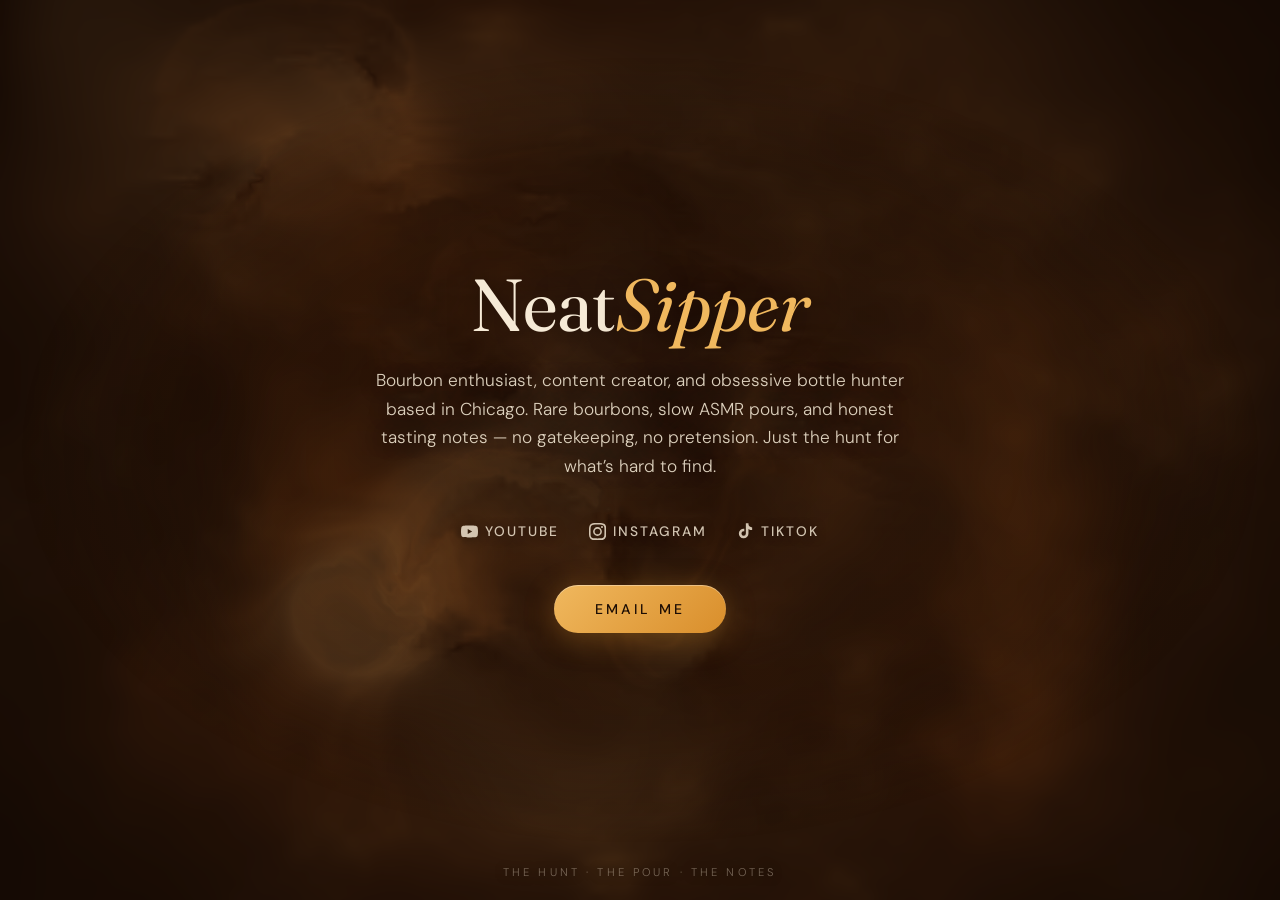
==== commit 4ef4e0b8: "Replace homepage with v2: interactive whiskey fluid simulation Single-page WebGL fluid sim tinted as" ====
--- a/index.html
+++ b/index.html
@@ -2,1184 +2,638 @@
 <html lang="en">
 <head>
   <meta charset="UTF-8" />
-  <meta name="viewport" content="width=device-width, initial-scale=1.0"/>
-  <title>Neat Sipper — Unicorn Bourbons, One Pour at a Time</title>
-  <meta property="og:type"        content="website" />
-  <meta property="og:url"         content="https://www.neatsipper.com/" />
-  <meta property="og:title"       content="Neat Sipper — Unicorn Bourbons, One Pour at a Time" />
+  <meta name="viewport" content="width=device-width, initial-scale=1.0" />
+  <title>NeatSipper</title>
+  <meta name="description" content="NeatSipper — bourbon enthusiast, content creator, and obsessive bottle hunter. ASMR pours, rare bottle hunts, and honest tasting notes." />
+
+  <meta property="og:type" content="website" />
+  <meta property="og:url" content="https://www.neatsipper.com/" />
+  <meta property="og:title" content="NeatSipper" />
   <meta property="og:description" content="ASMR-style pours, rare bottle hunts, and tasting notes from the hard-to-find bottles worth chasing." />
-  <meta property="og:image"       content="https://neatsipper.com/logo.png" />
-  <meta name="twitter:card"        content="summary_large_image" />
-  <meta name="twitter:title"       content="Neat Sipper — Unicorn Bourbons, One Pour at a Time" />
-  <meta name="twitter:description" content="ASMR-style pours, rare bottle hunts, and tasting notes from the hard-to-find bottles worth chasing." />
-  <meta name="twitter:image"       content="https://neatsipper.com/logo.png" />
-  <link href="https://fonts.googleapis.com/css2?family=Fraunces:ital,opsz,wght@0,9..144,300;0,9..144,400;0,9..144,700;0,9..144,900;1,9..144,700;1,9..144,900&family=Barlow+Condensed:wght@300;400;600;700;800;900&family=DM+Sans:wght@300;400;500&display=swap" rel="stylesheet"/>
+  <meta property="og:image" content="https://neatsipper.com/logo.png" />
+
+  <link rel="preconnect" href="https://fonts.googleapis.com" />
+  <link rel="preconnect" href="https://fonts.gstatic.com" crossorigin />
+  <link href="https://fonts.googleapis.com/css2?family=Fraunces:ital,opsz,wght@0,9..144,300;0,9..144,400;0,9..144,600;1,9..144,400&family=DM+Sans:wght@300;400;500&display=swap" rel="stylesheet" />
+
   <style>
-    /* ── SPLASH SCREEN ── */
-    #splash {
+    :root {
+      --gold: #f0b85e;
+      --amber: #c97b25;
+      --cream: #f6ead6;
+      --ink: #1c0d04;
+    }
+
+    * { margin: 0; padding: 0; box-sizing: border-box; }
+
+    html, body {
+      height: 100%;
+      overflow: hidden;
+      background: #1c0d04;
+    }
+
+    body {
+      font-family: "DM Sans", system-ui, sans-serif;
+      color: var(--cream);
+    }
+
+    /* Fallback whiskey gradient if WebGL is unavailable */
+    #whiskey {
       position: fixed;
-      top: 0; left: 0; right: 0; bottom: 0;
-      width: 100%;
-      height: 100%;
-      /* iOS Safari: use fill-available so browser chrome doesn't bleed through */
-      height: -webkit-fill-available;
-      z-index: 9999;
-      background: #000;
-      overflow: hidden;
-      transition: opacity 0.8s ease;
-    }
-    #splash.fade-out {
-      opacity: 0;
-      pointer-events: none;
-    }
-    #splash video {
-      position: absolute;
-      top: 50%;
-      left: 50%;
-      transform: translate(-50%, -50%);
-      min-width: 100%;
-      min-height: 100%;
-      width: auto;
-      height: auto;
-      object-fit: cover;
-    }
-
-    *, *::before, *::after { box-sizing: border-box; margin: 0; padding: 0; }
-
-    /* ── DESIGN TOKENS: Mood Board — Deep Teal × Bourbon Universe ── */
-    :root {
-      --cream:   #f0e9d6;
-      --mid:     #e6dcc6;
-      --ink:     #1a1a18;
-      --teal:    #1b5278;
-      --amber:   #c47820;
-      --tan:     #7a6840;
-      --panel:   #0f0e0c;
-      --smoke:   #888080;
-    }
-
-    html { scroll-behavior: smooth; background: var(--cream); }
-
-    body {
-      background: var(--cream);
-      color: var(--ink);
-      font-family: 'DM Sans', sans-serif;
-      font-size: 17px;
-      line-height: 1.75;
-      overflow-x: hidden;
-    }
-
-    /* ── NAV ── */
-    nav {
-      position: fixed; top: 0; left: 0; right: 0;
-      z-index: 100;
-      display: flex;
-      justify-content: space-between;
-      align-items: center;
-      padding: 1.1rem 3rem;
-      background: rgba(240,233,214,0.96);
-      border-bottom: 1px solid rgba(26,26,24,0.1);
-      backdrop-filter: blur(8px);
-      transition: box-shadow 0.3s;
-    }
-    nav.scrolled { box-shadow: 0 2px 20px rgba(26,26,24,0.08); }
-    .nav-logo img { height: 38px; width: auto; display: block; }
-    .nav-links { display: flex; gap: 2.8rem; list-style: none; }
-    .nav-links a {
-      font-family: 'Barlow Condensed', sans-serif;
-      font-size: 0.68rem; font-weight: 700;
-      letter-spacing: 0.25em; text-transform: uppercase;
-      color: var(--tan); text-decoration: none;
-      transition: color 0.2s;
-    }
-    .nav-links a:hover { color: var(--teal); }
-    .nav-hamburger {
-      display: none; flex-direction: column; gap: 5px;
-      background: none; border: none; cursor: pointer; padding: 4px;
-    }
-    .nav-hamburger span { display: block; width: 22px; height: 1.5px; background: var(--ink); transition: all 0.3s; }
-
-    /* ── HERO ── */
-    .hero {
-      min-height: 100vh;
-      display: grid;
-      grid-template-columns: 1fr 1fr;
-      align-items: stretch;
-      position: relative;
-      background: var(--cream);
-    }
-    .hero-left {
-      display: flex; flex-direction: column; justify-content: center;
-      padding: 9rem 4rem 6rem 3rem;
-      position: relative; z-index: 2;
-    }
-    .hero-right {
-      height: 100vh;
-      position: relative; display: flex;
-      align-items: center; justify-content: center;
-      overflow: hidden;
-      border-left: 1px solid rgba(26,26,24,0.08);
-      background: #0f0600 url('hero-sip.jpg') center/cover no-repeat;
-    }
-    #ripple {
-      position: absolute;
       inset: 0;
       width: 100%;
       height: 100%;
       display: block;
-      z-index: 0;
-    }
-    .hero-eyebrow {
-      font-family: 'Barlow Condensed', sans-serif;
-      font-size: 0.65rem; font-weight: 700;
-      letter-spacing: 0.38em; text-transform: uppercase;
-      color: var(--tan); margin-bottom: 1.8rem;
-      opacity: 0; animation: fadeUp 0.8s ease forwards 0.2s;
-    }
-    .hero-stripe {
-      display: flex; height: 3px; width: 52px; gap: 2px;
-      margin-bottom: 2.2rem;
-      opacity: 0; animation: fadeUp 0.8s ease forwards 0.3s;
-    }
-    .stripe-c { background: var(--teal); flex: 1; }
-    .stripe-w { background: rgba(26,26,24,0.12); flex: 1; }
-    .stripe-a { background: var(--amber); flex: 1; }
-    .hero-title {
-      font-family: 'Barlow Condensed', sans-serif;
-      font-size: clamp(4.2rem, 7.5vw, 8rem);
-      font-weight: 900;
-      line-height: 0.88;
+      background: radial-gradient(ellipse at 50% 60%, #8a4b14 0%, #5a2c0b 45%, #2a1205 100%);
+    }
+
+    main {
+      position: fixed;
+      inset: 0;
+      display: flex;
+      flex-direction: column;
+      align-items: center;
+      justify-content: center;
+      text-align: center;
+      padding: 2rem;
+      pointer-events: none; /* let the liquid feel the cursor everywhere */
+    }
+
+    main a, main .links { pointer-events: auto; }
+
+    /* soft scrim so text stays legible over bright swirls */
+    main::before {
+      content: "";
+      position: absolute;
+      inset: 0;
+      background: radial-gradient(ellipse 62% 56% at 50% 50%, rgba(18, 8, 2, 0.52) 0%, rgba(18, 8, 2, 0.28) 55%, transparent 78%);
+      pointer-events: none;
+    }
+
+    main > * { position: relative; }
+
+    h1 {
+      font-family: "Fraunces", serif;
+      font-weight: 400;
+      font-size: clamp(2.6rem, 7vw, 4.6rem);
+      line-height: 1.04;
       letter-spacing: -0.01em;
+      color: var(--cream);
+      text-shadow: 0 2px 28px rgba(0, 0, 0, 0.5);
+    }
+
+    h1 em {
+      font-style: italic;
+      font-weight: 400;
+      color: var(--gold);
+    }
+
+    .about {
+      max-width: 34rem;
+      margin-top: 1.4rem;
+      font-size: clamp(0.98rem, 1.6vw, 1.08rem);
+      font-weight: 300;
+      line-height: 1.65;
+      color: rgba(246, 234, 214, 0.88);
+      text-shadow: 0 1px 16px rgba(0, 0, 0, 0.55);
+    }
+
+    .links {
+      display: flex;
+      align-items: center;
+      gap: 1.9rem;
+      margin-top: 2.3rem;
+      flex-wrap: wrap;
+      justify-content: center;
+    }
+
+    .social {
+      display: inline-flex;
+      align-items: center;
+      gap: 0.45rem;
+      font-size: 0.86rem;
+      font-weight: 500;
+      letter-spacing: 0.14em;
       text-transform: uppercase;
+      color: rgba(246, 234, 214, 0.82);
+      text-decoration: none;
+      padding: 0.35rem 0;
+      border-bottom: 1px solid transparent;
+      transition: color 0.25s ease, border-color 0.25s ease;
+      text-shadow: 0 1px 10px rgba(0, 0, 0, 0.5);
+    }
+
+    .social svg {
+      width: 17px;
+      height: 17px;
+      fill: currentColor;
+      filter: drop-shadow(0 1px 6px rgba(0, 0, 0, 0.4));
+    }
+
+    .social:hover,
+    .social:focus-visible {
+      color: var(--gold);
+      border-bottom-color: var(--gold);
+      outline: none;
+    }
+
+    .email-btn {
+      display: inline-block;
+      margin-top: 2.4rem;
+      padding: 0.92rem 2.6rem;
+      font-family: "DM Sans", sans-serif;
+      font-size: 0.88rem;
+      font-weight: 500;
+      letter-spacing: 0.22em;
+      text-transform: uppercase;
+      text-decoration: none;
       color: var(--ink);
-      max-width: 580px;
-      opacity: 0; animation: fadeUp 0.9s ease forwards 0.4s;
-    }
-    .hero-title em {
-      font-style: italic;
-      font-family: 'Fraunces', serif;
-      font-weight: 700;
-      color: var(--amber);
-      text-transform: none;
-    }
-    .hero-sub {
-      font-family: 'DM Sans', sans-serif;
-      font-size: 0.98rem; font-weight: 300;
-      color: var(--tan); max-width: 380px;
-      margin-top: 2rem; line-height: 1.85;
-      opacity: 0; animation: fadeUp 0.9s ease forwards 0.6s;
-    }
-    .hero-ctas {
-      display: flex; gap: 1rem; margin-top: 3rem; flex-wrap: wrap;
-      opacity: 0; animation: fadeUp 0.9s ease forwards 0.8s;
-    }
-    .hero-stats {
-      display: flex; gap: 3rem; margin-top: 4rem; padding-top: 2rem;
-      border-top: 1px solid rgba(26,26,24,0.1);
-      opacity: 0; animation: fadeUp 0.9s ease forwards 1.0s;
-    }
-    .hero-stat-num {
-      font-family: 'Barlow Condensed', sans-serif;
-      font-size: 2.2rem; font-weight: 900;
-      color: var(--teal); line-height: 1; display: block;
-      letter-spacing: -0.02em;
-    }
-    .hero-stat-label {
-      font-family: 'Barlow Condensed', sans-serif;
-      font-size: 0.6rem; font-weight: 600;
-      letter-spacing: 0.2em; text-transform: uppercase;
-      color: var(--tan); margin-top: 0.3rem; display: block;
-    }
-
-    /* ── BUTTONS ── */
-    .btn-primary {
-      display: inline-flex; align-items: center; gap: 0.5rem;
-      background: var(--ink); color: var(--cream);
-      font-family: 'Barlow Condensed', sans-serif;
-      font-size: 0.7rem; font-weight: 700;
-      letter-spacing: 0.22em; text-transform: uppercase;
-      padding: 0.9rem 2rem;
-      text-decoration: none; transition: background 0.2s, transform 0.15s;
-    }
-    .btn-primary:hover { background: var(--teal); transform: translateY(-2px); }
-    .btn-ghost {
-      display: inline-flex; align-items: center; gap: 0.5rem;
-      border: 1px solid rgba(26,26,24,0.28);
-      color: var(--ink); background: transparent;
-      font-family: 'Barlow Condensed', sans-serif;
-      font-size: 0.7rem; font-weight: 600;
-      letter-spacing: 0.22em; text-transform: uppercase;
-      padding: 0.9rem 2rem;
-      text-decoration: none; transition: border-color 0.2s, color 0.2s, transform 0.15s;
-    }
-    .btn-ghost:hover { border-color: var(--teal); color: var(--teal); transform: translateY(-2px); }
-
-    /* ── SECTION COMMON ── */
-    section { padding: 7rem 3rem; position: relative; }
-    .section-label {
-      font-family: 'Barlow Condensed', sans-serif;
-      font-size: 0.65rem; font-weight: 700;
-      letter-spacing: 0.38em; text-transform: uppercase;
-      color: var(--teal); margin-bottom: 1rem;
-      display: flex; align-items: center; gap: 0.8rem;
-    }
-    .section-label::before {
-      content: ''; display: inline-block;
-      width: 22px; height: 1px; background: var(--teal);
-    }
-    .section-title {
-      font-family: 'Barlow Condensed', sans-serif;
-      font-size: clamp(2.8rem, 4.5vw, 4.5rem);
-      font-weight: 900; line-height: 0.92;
-      letter-spacing: -0.01em; text-transform: uppercase;
-      color: var(--ink); margin-bottom: 1.5rem;
-    }
-    .section-title em {
-      font-style: italic; font-family: 'Fraunces', serif;
-      font-weight: 700; color: var(--amber); text-transform: none;
-    }
-    .section-num {
-      position: absolute; top: 3.5rem; right: 3rem;
-      font-family: 'Barlow Condensed', sans-serif;
-      font-size: 10rem; font-weight: 900;
-      color: rgba(26,26,24,0.03); line-height: 1;
-      user-select: none; pointer-events: none;
-    }
-
-    /* ── MCM DIVIDER ── */
-    .mcm-divider-wrap {
-      padding: 2rem 3rem; background: var(--cream);
-      border-top: 1px solid rgba(26,26,24,0.06);
-      border-bottom: 1px solid rgba(26,26,24,0.06);
-    }
-    .mcm-divider {
-      display: flex; align-items: center; gap: 2rem; max-width: 1200px; margin: 0 auto;
-    }
-    .mcm-divider-line { flex: 1; height: 1px; background: rgba(26,26,24,0.1); }
-    .mcm-starburst { color: var(--amber); flex-shrink: 0; }
-
-    /* ── ABOUT ── */
-    #about { background: var(--cream); }
-    .about {
-      display: grid; grid-template-columns: 1fr 1fr;
-      gap: 6rem; align-items: center;
-      max-width: 1200px; margin: 0 auto;
-    }
-    .about-visual { position: relative; }
-    .about-video-wrap {
-      border: 1px solid rgba(26,26,24,0.1);
-      overflow: hidden; background: var(--ink);
-    }
-    .about-video-wrap iframe { display: block; width: 100%; aspect-ratio: 9/16; }
-    .about-accent-card {
-      position: absolute; bottom: -1.5rem; right: -1.5rem;
-      background: var(--ink); color: var(--cream);
-      padding: 1.2rem 1.4rem;
-      font-family: 'Fraunces', serif;
-      font-style: italic; font-size: 0.95rem;
-      max-width: 190px; line-height: 1.45;
-    }
-    .about-accent-card span { color: var(--teal); }
-    .about-text p {
-      color: #4a3a24; font-size: 1rem; font-weight: 300;
-      margin-bottom: 1.2rem; line-height: 1.85;
-    }
-    .about-text p strong { color: var(--ink); font-weight: 500; }
-    .about-tags {
-      display: flex; flex-wrap: wrap; gap: 0.6rem; margin-top: 2rem;
-    }
-    .about-tag {
-      font-family: 'Barlow Condensed', sans-serif;
-      font-size: 0.62rem; font-weight: 700;
-      letter-spacing: 0.2em; text-transform: uppercase;
-      color: var(--teal); border: 1px solid var(--teal);
-      padding: 0.35rem 0.8rem;
-    }
-
-    /* ── TICKER ── */
-    .ticker-wrap {
-      background: var(--ink); overflow: hidden;
-      padding: 1.1rem 0; border-top: 1px solid rgba(74,184,192,0.2);
-      border-bottom: 1px solid rgba(74,184,192,0.2);
-    }
-    .ticker-track {
-      display: flex; gap: 0; white-space: nowrap;
-      animation: ticker 40s linear infinite;
-    }
-    .ticker-item {
-      font-family: 'Barlow Condensed', sans-serif;
-      font-size: 0.68rem; font-weight: 700;
-      letter-spacing: 0.28em; text-transform: uppercase;
-      color: rgba(240,233,214,0.5); padding: 0 2.5rem;
-      flex-shrink: 0;
-    }
-    .ticker-item.accent { color: var(--teal); }
-    .ticker-sep {
-      color: var(--amber); opacity: 0.5;
-      font-family: 'Barlow Condensed', sans-serif;
-      font-size: 0.7rem; padding: 0 0.3rem; flex-shrink: 0;
-    }
-
-    /* ── FEATURED BOTTLES ── */
-    .featured-section {
-      background: var(--mid);
-      border-top: 1px solid rgba(26,26,24,0.08);
-      border-bottom: 1px solid rgba(26,26,24,0.08);
-      position: relative; overflow: hidden;
-    }
-    .featured-section::before {
-      content: '';
-      position: absolute; inset: 0;
-      background-image: url('single-barrel.jpg');
-      background-size: cover; background-position: center 40%;
-      opacity: 0.07;
-      z-index: 0;
-    }
-    .featured-section > * { position: relative; z-index: 1; }
-    .featured-header {
-      display: flex; justify-content: space-between; align-items: flex-end;
-      max-width: 1200px; margin: 0 auto 3.5rem;
-    }
-    .featured-grid {
-      display: grid; grid-template-columns: repeat(3, 1fr);
-      gap: 1px; max-width: 1200px; margin: 0 auto;
-      background: rgba(26,26,24,0.1);
-    }
-    .bottle-card {
-      background: var(--cream); padding: 2.5rem;
-      position: relative; overflow: hidden; cursor: pointer;
-      transition: background 0.25s;
-    }
-    .bottle-card:hover { background: var(--mid); }
-    .bottle-card::after {
-      content: ''; position: absolute; bottom: 0; left: 0; right: 0;
-      height: 2px; background: var(--teal);
-      transform: scaleX(0); transform-origin: left;
-      transition: transform 0.35s ease;
-    }
-    .bottle-card:hover::after { transform: scaleX(1); }
-    .bottle-card-icon {
-      width: 28px; margin-bottom: 1.5rem; opacity: 0.85;
-    }
-    .bottle-lot {
-      font-family: 'Barlow Condensed', sans-serif;
-      font-size: 0.58rem; font-weight: 700;
-      letter-spacing: 0.28em; text-transform: uppercase;
-      color: rgba(74,184,192,0.5); margin-bottom: 0.4rem;
-    }
-    .bottle-name {
-      font-family: 'Barlow Condensed', sans-serif;
-      font-size: 1.7rem; font-weight: 900;
-      text-transform: uppercase; color: var(--ink);
-      line-height: 0.92; letter-spacing: -0.01em; margin-bottom: 0.3rem;
-    }
-    .bottle-sub {
-      font-family: 'Barlow Condensed', sans-serif;
-      font-size: 0.62rem; font-weight: 400;
-      color: var(--tan); letter-spacing: 0.12em; margin-bottom: 1.4rem;
-    }
-    .bottle-notes {
-      font-size: 0.9rem; font-weight: 300;
-      color: #4a3a24; font-style: italic; line-height: 1.75;
-    }
-    .bottle-rarity {
-      margin-top: 1.5rem; padding-top: 1.2rem;
-      border-top: 1px solid rgba(26,26,24,0.07);
-      display: flex; align-items: center; gap: 0.8rem;
-    }
-    .bottle-rarity-label {
-      font-family: 'Barlow Condensed', sans-serif;
-      font-size: 0.54rem; font-weight: 700;
-      letter-spacing: 0.2em; text-transform: uppercase;
-      color: var(--tan); flex-shrink: 0;
-    }
-    .bottle-rarity-bar {
-      flex: 1; height: 2px; background: rgba(26,26,24,0.1); position: relative;
-    }
-    .bottle-rarity-fill {
-      position: absolute; left: 0; top: 0; bottom: 0;
-      background: var(--amber); width: 0; transition: width 1.2s ease 0.4s;
-    }
-
-    /* ── CONTENT PILLARS ── */
-    #content { background: var(--cream); }
-    .pillars { max-width: 1200px; margin: 0 auto; }
-    .pillars-grid {
-      display: grid; grid-template-columns: repeat(4, 1fr);
-      gap: 1px; margin-top: 4rem;
-      background: rgba(26,26,24,0.1);
-    }
-    .pillar {
-      background: var(--cream); padding: 2.5rem 2rem;
-      border-bottom: 2px solid transparent;
-      transition: border-color 0.25s, background 0.25s;
-    }
-    .pillar:hover { background: var(--mid); border-bottom-color: var(--teal); }
-    .pillar-icon {
-      width: 36px; height: 36px; margin-bottom: 1.4rem;
-      color: var(--amber);
-    }
-    .pillar-title {
-      font-family: 'Barlow Condensed', sans-serif;
-      font-size: 1.1rem; font-weight: 900;
-      text-transform: uppercase; letter-spacing: 0.04em;
-      color: var(--ink); margin-bottom: 0.7rem;
-    }
-    .pillar-desc { font-size: 0.87rem; color: var(--tan); font-weight: 300; line-height: 1.75; }
-
-    /* ── BRAND MOMENT (full-width image break) ── */
-    .brand-moment {
-      padding: 0; line-height: 0; overflow: hidden;
-      position: relative;
-    }
-    .brand-moment img {
-      width: 100%; height: 90vh;
-      object-fit: cover; object-position: 50% 22%;
-      display: block;
-    }
-
-    /* ── REEL SECTION ── */
-    .reel-section {
-      background: var(--ink);
-      border-top: 1px solid rgba(26,26,24,0.08);
-      padding: 7rem 3rem;
-      position: relative;
-      overflow: hidden;
-    }
-    .reel-section::before {
-      content: '';
-      position: absolute; inset: 0;
-      background-image: url('ky-trail.jpg');
-      background-size: cover; background-position: center;
-      opacity: 0.18;
-      z-index: 0;
-    }
-    .reel-section > * { position: relative; z-index: 1; }
-    .reel-section .section-title { color: var(--cream); }
-    .reel-inner { max-width: 1200px; margin: 0 auto; }
-    .reel-grid {
-      display: grid; grid-template-columns: repeat(3, 1fr);
-      gap: 1px; margin-top: 3rem;
-      background: rgba(26,26,24,0.1);
-    }
-    .reel-card {
-      background: var(--cream); aspect-ratio: 9/16;
-      display: flex; flex-direction: column;
-      align-items: center; justify-content: center;
-      position: relative; overflow: hidden; cursor: pointer;
-      text-decoration: none; transition: background 0.25s;
-    }
-    .reel-card:hover { background: var(--mid); }
-    .reel-play {
-      width: 52px; height: 52px; border-radius: 50%;
-      border: 1px solid rgba(26,26,24,0.2);
-      display: flex; align-items: center; justify-content: center;
-      transition: border-color 0.2s, background 0.2s;
-    }
-    .reel-card:hover .reel-play { border-color: var(--teal); background: rgba(27,82,120,0.10); }
-    .reel-play svg { width: 18px; height: 18px; fill: var(--ink); margin-left: 3px; }
-    .reel-card:hover .reel-play svg { fill: var(--teal); }
-    .reel-card-label {
-      font-family: 'Barlow Condensed', sans-serif;
-      font-size: 0.58rem; font-weight: 700;
-      letter-spacing: 0.22em; text-transform: uppercase;
-      color: var(--tan); margin-top: 1rem;
-    }
-    .reel-card-title {
-      font-family: 'Barlow Condensed', sans-serif;
-      font-size: 1rem; font-weight: 900;
-      text-transform: uppercase; color: var(--ink);
-      margin-top: 0.3rem; padding: 0 1rem; text-align: center; line-height: 1.2;
-    }
-
-    /* ── COLLAB ── */
-    .collab {
-      background: var(--ink);
-      border-top: 1px solid rgba(74,184,192,0.15);
-      position: relative; overflow: hidden;
-    }
-    .collab::before {
-      content: '';
-      position: absolute; inset: 0;
-      background-image: url('rickhouse.jpg');
-      background-size: cover; background-position: center 30%;
-      opacity: 0.12;
-      z-index: 0;
-    }
-    .collab > * { position: relative; z-index: 1; }
-    .collab .section-label { color: rgba(74,184,192,0.7); }
-    .collab .section-label::before { background: rgba(74,184,192,0.4); }
-    .collab .section-title { color: var(--cream); }
-    .collab .section-title em { color: var(--amber); }
-    .collab .section-num { color: rgba(240,233,214,0.03); }
-    .collab-inner {
-      max-width: 1200px; margin: 0 auto;
-      display: grid; grid-template-columns: 1fr 1fr;
-      gap: 6rem; align-items: start;
-    }
-    .collab-types {
-      margin-top: 2.5rem; display: flex; flex-direction: column;
-      gap: 1px; background: rgba(240,233,214,0.08);
-    }
-    .collab-type {
-      background: var(--ink); padding: 1rem 1.3rem;
-      display: flex; align-items: center; gap: 1rem;
-      font-family: 'Barlow Condensed', sans-serif;
-      font-size: 0.95rem; font-weight: 400;
-      letter-spacing: 0.04em;
-      color: rgba(240,233,214,0.5);
-      transition: background 0.2s, color 0.2s;
-    }
-    .collab-type:hover { background: #252422; color: var(--cream); }
-    .collab-type-dot { width: 5px; height: 5px; border-radius: 50%; background: var(--amber); flex-shrink: 0; }
-    .collab-sub { color: rgba(240,233,214,0.4); font-size: 0.95rem; font-weight: 300; line-height: 1.8; max-width: 380px; }
-    .collab-email-btn {
-      display: inline-flex; align-items: center; gap: 0.6rem;
-      margin-top: 2.5rem;
-      background: var(--teal); color: var(--ink);
-      font-family: 'Barlow Condensed', sans-serif;
-      font-size: 0.72rem; font-weight: 700;
-      letter-spacing: 0.22em; text-transform: uppercase;
-      padding: 1rem 2.2rem; text-decoration: none;
-      transition: background 0.2s, transform 0.15s;
-    }
-    .collab-email-btn:hover { background: var(--amber); transform: translateY(-2px); }
-
-    /* ── SOCIAL BAR ── */
-    .social-bar {
-      background: var(--panel); border-top: 1px solid rgba(27,82,120,0.18);
-      display: flex; justify-content: center; gap: 0;
-    }
-    .social-item {
-      flex: 1; max-width: 280px; padding: 1.6rem 2rem;
-      display: flex; flex-direction: column; align-items: center; gap: 0.3rem;
-      text-decoration: none; border-right: 1px solid rgba(240,233,214,0.06);
-      transition: background 0.2s;
-    }
-    .social-item:last-child { border-right: none; }
-    .social-item:hover { background: #1a1a18; }
-    .social-platform {
-      font-family: 'Barlow Condensed', sans-serif;
-      font-size: 0.58rem; font-weight: 700;
-      letter-spacing: 0.28em; text-transform: uppercase;
-      color: rgba(240,233,214,0.3);
-    }
-    .social-handle {
-      font-family: 'Barlow Condensed', sans-serif;
-      font-size: 1rem; font-weight: 700;
-      letter-spacing: 0.06em; text-transform: uppercase;
-      color: var(--teal);
-    }
-
-    /* ── FOOTER ── */
+      background: linear-gradient(135deg, #f0b85e, #d98e2b);
+      border-radius: 999px;
+      box-shadow: 0 6px 30px rgba(217, 142, 43, 0.35), inset 0 1px 0 rgba(255, 255, 255, 0.35);
+      transition: transform 0.25s ease, box-shadow 0.25s ease;
+    }
+
+    .email-btn:hover,
+    .email-btn:focus-visible {
+      transform: translateY(-2px);
+      box-shadow: 0 10px 40px rgba(217, 142, 43, 0.5), inset 0 1px 0 rgba(255, 255, 255, 0.4);
+      outline: none;
+    }
+
     footer {
-      background: var(--ink); border-top: 1px solid rgba(240,233,214,0.06);
-      padding: 2.5rem 3rem;
-      display: flex; justify-content: space-between; align-items: center;
-    }
-    .footer-logo {
-      font-family: 'Barlow Condensed', sans-serif;
-      font-size: 1rem; font-weight: 900;
-      letter-spacing: 0.12em; text-transform: uppercase;
-      color: var(--cream);
-    }
-    .footer-disclaimer {
-      font-family: 'Barlow Condensed', sans-serif;
-      font-size: 0.58rem; letter-spacing: 0.08em;
-      color: rgba(240,233,214,0.2); max-width: 500px; text-align: center;
-    }
-    .footer-copy {
-      font-family: 'Barlow Condensed', sans-serif;
-      font-size: 0.58rem; color: rgba(240,233,214,0.25);
-    }
-
-    /* ── MOBILE NAV ── */
-    .nav-mobile-menu {
-      display: none; position: fixed; inset: 0;
-      background: rgba(240,233,214,0.98); z-index: 150;
-      flex-direction: column; align-items: center; justify-content: center; gap: 2.5rem;
-    }
-    .nav-mobile-menu.open { display: flex; }
-    .nav-mobile-menu a {
-      font-family: 'Barlow Condensed', sans-serif;
-      font-size: 2.8rem; font-weight: 900;
-      text-transform: uppercase; letter-spacing: 0.06em;
-      color: var(--ink); text-decoration: none; transition: color 0.2s;
-    }
-    .nav-mobile-menu a:hover { color: var(--teal); }
-    .nav-mobile-close {
-      position: absolute; top: 1.5rem; right: 2rem;
-      background: none; border: none; cursor: pointer;
-      font-family: 'Barlow Condensed', sans-serif;
-      font-size: 0.7rem; font-weight: 700;
-      letter-spacing: 0.2em; text-transform: uppercase;
-      color: var(--tan);
-    }
-    @media (max-width: 768px) { .nav-hamburger { display: flex; } .nav-links { display: none; } }
-
-    /* ── SCROLL REVEAL ── */
-    .reveal { opacity: 0; transform: translateY(30px); transition: opacity 0.75s ease, transform 0.75s ease; }
-    .reveal.visible { opacity: 1; transform: translateY(0); }
-    .reveal-delay-1 { transition-delay: 0.1s; }
-    .reveal-delay-2 { transition-delay: 0.22s; }
-    .reveal-delay-3 { transition-delay: 0.34s; }
-
-    /* ── ANIMATIONS ── */
-    @keyframes fadeUp {
-      from { opacity: 0; transform: translateY(26px); }
-      to   { opacity: 1; transform: translateY(0); }
-    }
-    @keyframes ticker {
-      0%   { transform: translateX(0); }
-      100% { transform: translateX(-50%); }
-    }
-
-    /* ── MEDIA QUERIES ── */
-    @media (max-width: 900px) {
-      .hero { grid-template-columns: 1fr; min-height: auto; }
-      .hero-left { padding: 7rem 1.5rem 5rem; }
-      .hero-right { display: none; }
-    }
-    @media (max-width: 768px) {
-      nav { padding: 1.1rem 1.5rem; }
-      section { padding: 5rem 1.5rem; }
-      .about, .collab-inner { grid-template-columns: 1fr; gap: 3rem; }
-      .featured-grid, .pillars-grid, .reel-grid { grid-template-columns: 1fr; }
-      footer { flex-direction: column; gap: 1rem; text-align: center; }
-      .about-accent-card { display: none; }
+      position: fixed;
+      bottom: 1.3rem;
+      left: 0;
+      right: 0;
+      text-align: center;
+      font-size: 0.7rem;
+      font-weight: 300;
+      letter-spacing: 0.28em;
+      text-transform: uppercase;
+      color: rgba(246, 234, 214, 0.38);
+      pointer-events: none;
+      text-shadow: 0 1px 8px rgba(0, 0, 0, 0.5);
+    }
+
+    @media (prefers-reduced-motion: reduce) {
+      .email-btn { transition: none; }
     }
   </style>
 </head>
-
 <body>
 
-  <!-- SPLASH SCREEN -->
-  <div id="splash">
-    <video id="splash-video" autoplay muted playsinline>
-      <source src="splash.mp4" type="video/mp4">
-    </video>
-  </div>
-
-  <!-- NAV -->
-  <nav id="main-nav">
-    <a class="nav-logo" href="#"><img src="[data-uri]" alt="Neat Sipper" /></a>
-    <ul class="nav-links">
-      <li><a href="#about">About</a></li>
-      <li><a href="#bottles">Bottles</a></li>
-      <li><a href="#content">Content</a></li>
-      <li><a href="#collab">Collab</a></li>
-    </ul>
-    <button class="nav-hamburger" id="hamburger" aria-label="Menu">
-      <span></span><span></span><span></span>
-    </button>
-  </nav>
-
-  <!-- HERO -->
-  <section class="hero">
-    <div class="hero-left">
-      <p class="hero-eyebrow">Chicago &middot; Est. 2023</p>
-      <div class="hero-stripe">
-        <div class="stripe-c"></div>
-        <div class="stripe-w"></div>
-        <div class="stripe-a"></div>
-      </div>
-      <h1 class="hero-title">
-        Unicorn<br/>Bourbons,<br/><em>One Pour</em><br/>at a Time.
-      </h1>
-      <p class="hero-sub">ASMR-style pours, rare bottle hunts, and tasting notes from the hard-to-find bottles worth chasing.</p>
-      <div class="hero-ctas">
-        <a href="https://www.instagram.com/NeatSipper" target="_blank" class="btn-primary">&#8599; Instagram</a>
-        <a href="https://www.tiktok.com/@jst1nt" target="_blank" class="btn-ghost">&#8599; TikTok</a>
-        <a href="https://m.youtube.com/@neatsipper" target="_blank" class="btn-ghost">&#8599; YouTube</a>
-        <a href="#collab" class="btn-ghost">Work Together</a>
-      </div>
-      <div class="hero-stats">
-        <div>
-          <span class="hero-stat-num">70K+</span>
-          <span class="hero-stat-label">Followers</span>
-        </div>
-        <div>
-          <span class="hero-stat-num">200+</span>
-          <span class="hero-stat-label">Pours Filmed</span>
-        </div>
-      </div>
-    </div>
-
-    <!-- HERO RIGHT: bourbon ripple animation -->
-    <div class="hero-right" style="padding:0;">
-      <canvas id="ripple"></canvas>
-      <!-- hidden SVG kept for fallback structure -->
-      <svg width="0" height="0" style="display:none;"
-           xmlns="http://www.w3.org/2000/svg">
-
-        <!-- Deep teal background — straight from mood board palette -->
-        <rect width="500" height="580" fill="#1b5278"/>
-
-        <!-- Floor plane — slightly darker teal -->
-        <rect x="0" y="430" width="500" height="150" fill="#142f44"/>
-
-        <!-- ══ PENDANT LIGHT ══ -->
-        <!-- Cord -->
-        <line x1="185" y1="0" x2="185" y2="98" stroke="#0d2e42" stroke-width="2"/>
-        <!-- Dome shade (inverted bowl) -->
-        <path d="M 155,112 L 165,92 L 205,92 L 215,112 C 202,128 168,128 155,112 Z" fill="#0d2e42"/>
-        <!-- Subtle light cone -->
-        <path d="M 159,112 L 88,185 L 284,185 L 213,112 Z" fill="#f0e9d6" opacity="0.04"/>
-
-        <!-- ══ AIRPLANE (upper right, tiny) ══ -->
-        <g transform="translate(408,62) rotate(-7)">
-          <ellipse cx="0" cy="0" rx="24" ry="4" fill="#0d2e42"/>
-          <path d="M 2,-4 L -16,-20 L -8,-4 Z" fill="#0d2e42"/>
-          <path d="M 2,4 L -16,20 L -8,4 Z" fill="#0d2e42"/>
-          <path d="M 18,-4 L 26,-12 L 26,-4 Z" fill="#0d2e42"/>
-        </g>
-
-        <!-- ══ MCM LOUNGE CHAIR + SEATED FIGURE — unified silhouette ══ -->
-        <!-- All elements in near-black #0d1e2a (very dark teal-black, reads as solid
-             black against teal background, same as mood board treatment) -->
-
-        <!-- Chair pedestal base -->
-        <path d="M 205,368 L 198,408 L 215,408 L 220,368 Z" fill="#0d1e2a"/>
-        <path d="M 268,368 L 274,408 L 258,408 L 254,368 Z" fill="#0d1e2a"/>
-        <!-- Base cross-bar -->
-        <rect x="196" y="404" width="82" height="9" rx="3" fill="#0d1e2a"/>
-        <!-- Splayed feet -->
-        <path d="M 196,410 L 155,432 L 165,432 L 204,414 Z" fill="#0d1e2a"/>
-        <path d="M 276,410 L 316,432 L 306,432 L 268,414 Z" fill="#0d1e2a"/>
-
-        <!-- Seat cushion -->
-        <rect x="142" y="322" width="192" height="48" rx="4" fill="#0d1e2a"/>
-
-        <!-- Chair back — tall, slightly rounded at top -->
-        <path d="M 142,325 L 142,168
-                 C 142,150 154,140 175,140
-                 L 302,140
-                 C 322,140 334,152 332,172
-                 L 328,325 Z" fill="#0d1e2a"/>
-
-        <!-- Right armrest (extends out from chair back) -->
-        <rect x="326" y="298" width="25" height="74" rx="5" fill="#0d1e2a"/>
-
-        <!-- ══ FIGURE overlapping chair (same dark silhouette colour) ══ -->
-
-        <!-- Crossed legs — right leg over left, protruding in front of seat -->
-        <path d="M 155,322 L 155,308
-                 C 155,296 164,288 180,288
-                 L 332,292
-                 C 348,294 358,306 354,322 Z" fill="#0d1e2a"/>
-        <!-- Hanging lower right leg (crossed) -->
-        <path d="M 308,318 L 348,322 L 355,375 L 312,370 Z" fill="#0d1e2a"/>
-        <!-- Right shoe (pointing right, elegant) -->
-        <path d="M 342,368 L 378,356 L 388,370 L 350,382 Z" fill="#0d1e2a"/>
-        <!-- Left lower leg (grounded) -->
-        <path d="M 162,322 L 186,322 L 190,398 L 160,398 Z" fill="#0d1e2a"/>
-        <!-- Left shoe -->
-        <path d="M 148,392 L 194,392 L 194,410 L 146,410 Z" fill="#0d1e2a"/>
-
-        <!-- Torso (leaning back in chair) -->
-        <path d="M 175,248 C 172,228 177,208 196,198
-                 L 252,196 C 270,197 280,212 278,232
-                 L 274,322 L 175,322 Z" fill="#0d1e2a"/>
-
-        <!-- Right arm — raised, holding glass up to face level -->
-        <!-- Upper arm -->
-        <path d="M 262,225 C 268,205 280,188 298,180
-                 L 318,178 C 336,180 344,196 338,215
-                 L 328,248 C 318,264 298,268 282,258
-                 L 262,240 Z" fill="#0d1e2a"/>
-        <!-- Forearm / hand reaching up to glass -->
-        <path d="M 320,186 C 326,166 338,150 354,143
-                 L 368,142 C 380,146 384,162 376,178
-                 L 362,205 C 352,220 334,224 320,215 Z" fill="#0d1e2a"/>
-
-        <!-- Neck -->
-        <path d="M 203,200 L 208,180 L 226,180 L 230,200 Z" fill="#0d1e2a"/>
-
-        <!-- HEAD + FEDORA (the defining silhouette element) -->
-        <!-- Head oval -->
-        <ellipse cx="220" cy="168" rx="22" ry="26" fill="#0d1e2a"/>
-        <!-- Fedora crown (characteristic tall, slightly indented shape) -->
-        <path d="M 196,162
-                 C 196,136 206,122 220,122
-                 C 234,122 248,136 248,162 Z" fill="#0d1e2a"/>
-        <!-- Fedora brim (wide, flat, slightly angled) -->
-        <rect x="184" y="160" width="70" height="11" rx="4" fill="#0d1e2a"/>
-
-        <!-- ══ GLENCAIRN GLASS (held in raised hand, amber liquid visible) ══ -->
-        <!-- Positioned at the raised hand — right-side up -->
-        <g transform="translate(374,108)">
-          <!-- Glass body (Glencairn profile: wide top, pinched waist, flared base) -->
-          <path d="M -9,0 C -15,8 -17,22 -16,33
-                   C -14,42 -9,48 -4,50
-                   L -4,55 C -10,55 -13,57 -13,62
-                   L 13,62 C 13,57 10,55 4,55
-                   L 4,50 C 9,48 14,42 16,33
-                   C 17,22 15,8 9,0 Z"
-                stroke="#f0e9d6" stroke-width="1.8" fill="none" opacity="0.9"/>
-          <!-- Amber liquid (bourbon) -->
-          <path d="M -8,3 C -13,11 -14,23 -13,32
-                   C -11,40 -7,46 -3,48
-                   L -3,55 L 3,55 L 3,48
-                   C 7,46 11,40 13,32
-                   C 14,23 13,11 8,3 Z"
-                fill="#c47820" opacity="0.88"/>
-          <!-- Liquid surface highlight -->
-          <path d="M -12,26 C -5,22 5,22 12,26"
-                stroke="#f0e9d6" stroke-width="1.2" fill="none" opacity="0.55"/>
-        </g>
-
-        <!-- Bottom accent (cream, subtle) -->
-        <line x1="40" y1="562" x2="460" y2="562" stroke="#f0e9d6" stroke-width="0.6" opacity="0.14"/>
-        <circle cx="40"  cy="562" r="3" fill="#f0e9d6" opacity="0.18"/>
-        <circle cx="460" cy="562" r="3" fill="#f0e9d6" opacity="0.18"/>
-      </svg>
-    </div>
-  </section>
-
-  <!-- MCM DIVIDER -->
-  <div class="mcm-divider-wrap">
-    <div class="mcm-divider">
-      <div class="mcm-divider-line"></div>
-      <svg class="mcm-starburst" width="52" height="52" viewBox="-50 -50 100 100" fill="none" xmlns="http://www.w3.org/2000/svg">
-        <line x1="0" y1="-42" x2="0" y2="42" stroke="currentColor" stroke-width="1"/>
-        <line x1="-42" y1="0" x2="42" y2="0" stroke="currentColor" stroke-width="1"/>
-        <line x1="-30" y1="-30" x2="30" y2="30" stroke="currentColor" stroke-width="0.8"/>
-        <line x1="30" y1="-30" x2="-30" y2="30" stroke="currentColor" stroke-width="0.8"/>
-        <circle cx="0" cy="0" r="12" fill="none" stroke="currentColor" stroke-width="1"/>
-        <circle cx="0" cy="0" r="4" fill="currentColor"/>
-      </svg>
-      <div class="mcm-divider-line"></div>
-    </div>
-  </div>
-
-  <!-- ABOUT -->
-  <section id="about">
-    <span class="section-num">001</span>
-    <div class="about">
-      <div class="about-visual reveal">
-        <div class="about-video-wrap">
-          <iframe
-            src="https://www.youtube.com/embed/A8pVarfx4XA"
-            title="NeatSipper"
-            frameborder="0"
-            allow="accelerometer; autoplay; clipboard-write; encrypted-media; gyroscope; picture-in-picture"
-            allowfullscreen
-          ></iframe>
-        </div>
-        <div class="about-accent-card">
-          "Every bottle<br/>tells a story.<br/><span>We pour slowly.</span>"
-        </div>
-      </div>
-      <div class="about-text">
-        <p class="section-label reveal">About</p>
-        <h2 class="section-title reveal">The Hunt.<br/><em>The Pour.</em><br/>The Notes.</h2>
-        <p class="reveal reveal-delay-1">I&rsquo;m Joseph Stinton &mdash; a bourbon enthusiast, content creator, and obsessive bottle hunter based in Chicago. <strong>NeatSipper</strong> is where rare bourbons meet slow ASMR pours and real tasting notes.</p>
-        <p class="reveal reveal-delay-2">No gatekeeping, no pretension. Just the hunt for what&rsquo;s hard to find &mdash; and the honest story of what&rsquo;s in the glass when you finally crack it.</p>
-        <div class="about-tags reveal reveal-delay-3">
-          <span class="about-tag">Allocated Bourbons</span>
-          <span class="about-tag">ASMR Pours</span>
-          <span class="about-tag">Bottle Hunts</span>
-          <span class="about-tag">Tasting Notes</span>
-          <span class="about-tag">Distillery Visits</span>
-        </div>
-      </div>
-    </div>
-  </section>
-
-  <!-- BRAND MOMENT — hero-sip full-width -->
-  <div class="brand-moment">
-    <img src="hero-sip.jpg" alt="NeatSipper — Sip · Savor · Stories"/>
-  </div>
-
-  <!-- TICKER -->
-  <div class="ticker-wrap">
-    <div class="ticker-track">
-      <span class="ticker-item">Neat Pours</span><span class="ticker-sep">&bull;</span>
-      <span class="ticker-item accent">Allocated Bourbons</span><span class="ticker-sep">&bull;</span>
-      <span class="ticker-item">Glencairn &amp; Glass</span><span class="ticker-sep">&bull;</span>
-      <span class="ticker-item accent">Rickhouse Reserves</span><span class="ticker-sep">&bull;</span>
-      <span class="ticker-item">Wax Tops</span><span class="ticker-sep">&bull;</span>
-      <span class="ticker-item accent">Bottle Hunting</span><span class="ticker-sep">&bull;</span>
-      <span class="ticker-item">Kentucky Trails</span><span class="ticker-sep">&bull;</span>
-      <span class="ticker-item accent">Unicorn Bottles</span><span class="ticker-sep">&bull;</span>
-      <span class="ticker-item">Barrel Aged</span><span class="ticker-sep">&bull;</span>
-      <span class="ticker-item accent">Single Barrel</span><span class="ticker-sep">&bull;</span>
-      <span class="ticker-item">ASMR Pours</span><span class="ticker-sep">&bull;</span>
-      <span class="ticker-item accent">Tasting Notes</span><span class="ticker-sep">&bull;</span>
-      <!-- duplicate for seamless loop -->
-      <span class="ticker-item">Neat Pours</span><span class="ticker-sep">&bull;</span>
-      <span class="ticker-item accent">Allocated Bourbons</span><span class="ticker-sep">&bull;</span>
-      <span class="ticker-item">Glencairn &amp; Glass</span><span class="ticker-sep">&bull;</span>
-      <span class="ticker-item accent">Rickhouse Reserves</span><span class="ticker-sep">&bull;</span>
-      <span class="ticker-item">Wax Tops</span><span class="ticker-sep">&bull;</span>
-      <span class="ticker-item accent">Bottle Hunting</span><span class="ticker-sep">&bull;</span>
-      <span class="ticker-item">Kentucky Trails</span><span class="ticker-sep">&bull;</span>
-      <span class="ticker-item accent">Unicorn Bottles</span><span class="ticker-sep">&bull;</span>
-      <span class="ticker-item">Barrel Aged</span><span class="ticker-sep">&bull;</span>
-      <span class="ticker-item accent">Single Barrel</span><span class="ticker-sep">&bull;</span>
-      <span class="ticker-item">ASMR Pours</span><span class="ticker-sep">&bull;</span>
-      <span class="ticker-item accent">Tasting Notes</span><span class="ticker-sep">&bull;</span>
-    </div>
-  </div>
-
-  <!-- FEATURED BOTTLES -->
-  <section id="bottles" class="featured-section">
-    <span class="section-num">002</span>
-    <div class="featured-header reveal">
-      <div>
-        <p class="section-label">Featured Pours</p>
-        <h2 class="section-title">Unicorn<br/><em>Selections</em></h2>
-      </div>
-      <a href="https://www.youtube.com/@neatsipper" target="_blank" class="btn-ghost">View All &rarr;</a>
-    </div>
-    <div class="featured-grid">
-      <!-- CARD 1 -->
-      <div class="bottle-card reveal">
-        <!-- Glencairn glass SVG icon -->
-        <svg class="bottle-card-icon" viewBox="0 0 28 60" fill="none" xmlns="http://www.w3.org/2000/svg">
-          <path d="M 6,0 L 22,0 C 24,12 26,20 26,28 C 26,36 22,42 14,44 C 6,42 2,36 2,28 C 2,20 4,12 6,0 Z"
-                fill="#c49a3c" opacity="0.15" stroke="#c49a3c" stroke-width="1.2"/>
-          <rect x="12" y="44" width="4" height="12" fill="#c49a3c" opacity="0.5"/>
-          <rect x="8"  y="56" width="12" height="2" rx="1" fill="#c49a3c" opacity="0.6"/>
-          <line x1="2" y1="22" x2="26" y2="22" stroke="#c49a3c" stroke-width="0.8" opacity="0.4"/>
-        </svg>
-        <p class="bottle-lot">Lot No. 001</p>
-        <h3 class="bottle-name">Pappy Van<br/>Winkle 23</h3>
-        <p class="bottle-sub">Wheated Bourbon &middot; 95.6 Proof</p>
-        <p class="bottle-notes">Dried fruit, dark caramel, leather. A pour that demands silence and patience.</p>
-        <div class="bottle-rarity">
-          <span class="bottle-rarity-label">Unicorn</span>
-          <div class="bottle-rarity-bar"><div class="bottle-rarity-fill" data-fill="98"></div></div>
-        </div>
-      </div>
-      <!-- CARD 2 -->
-      <div class="bottle-card reveal reveal-delay-1">
-        <svg class="bottle-card-icon" viewBox="0 0 28 60" fill="none" xmlns="http://www.w3.org/2000/svg">
-          <path d="M 6,0 L 22,0 C 24,12 26,20 26,28 C 26,36 22,42 14,44 C 6,42 2,36 2,28 C 2,20 4,12 6,0 Z"
-                fill="#c49a3c" opacity="0.15" stroke="#c49a3c" stroke-width="1.2"/>
-          <rect x="12" y="44" width="4" height="12" fill="#c49a3c" opacity="0.5"/>
-          <rect x="8"  y="56" width="12" height="2" rx="1" fill="#c49a3c" opacity="0.6"/>
-          <line x1="2" y1="22" x2="26" y2="22" stroke="#c49a3c" stroke-width="0.8" opacity="0.4"/>
-        </svg>
-        <p class="bottle-lot">Lot No. 002</p>
-        <h3 class="bottle-name">George T.<br/>Stagg</h3>
-        <p class="bottle-sub">Buffalo Trace Antique Collection &middot; Barrel Proof</p>
-        <p class="bottle-notes">Cherry cola, dark chocolate, oak. The powerhouse of the BTAC. Uncut, unfiltered, unmatched.</p>
-        <div class="bottle-rarity">
-          <span class="bottle-rarity-label">Allocated</span>
-          <div class="bottle-rarity-bar"><div class="bottle-rarity-fill" data-fill="90"></div></div>
-        </div>
-      </div>
-      <!-- CARD 3 -->
-      <div class="bottle-card reveal reveal-delay-2">
-        <svg class="bottle-card-icon" viewBox="0 0 28 60" fill="none" xmlns="http://www.w3.org/2000/svg">
-          <path d="M 6,0 L 22,0 C 24,12 26,20 26,28 C 26,36 22,42 14,44 C 6,42 2,36 2,28 C 2,20 4,12 6,0 Z"
-                fill="#c49a3c" opacity="0.15" stroke="#c49a3c" stroke-width="1.2"/>
-          <rect x="12" y="44" width="4" height="12" fill="#c49a3c" opacity="0.5"/>
-          <rect x="8"  y="56" width="12" height="2" rx="1" fill="#c49a3c" opacity="0.6"/>
-          <line x1="2" y1="22" x2="26" y2="22" stroke="#c49a3c" stroke-width="0.8" opacity="0.4"/>
-        </svg>
-        <p class="bottle-lot">Lot No. 003</p>
-        <h3 class="bottle-name">William<br/>Larue Weller</h3>
-        <p class="bottle-sub">Wheated Bourbon &middot; BTAC &middot; Barrel Proof</p>
-        <p class="bottle-notes">Vanilla cream, cinnamon, ripe banana. The wheated king of BTAC. Worth every hunt.</p>
-        <div class="bottle-rarity">
-          <span class="bottle-rarity-label">Allocated</span>
-          <div class="bottle-rarity-bar"><div class="bottle-rarity-fill" data-fill="93"></div></div>
-        </div>
-      </div>
-    </div>
-  </section>
-
-  <!-- CONTENT PILLARS -->
-  <section id="content">
-    <span class="section-num">003</span>
-    <div class="pillars">
-      <p class="section-label reveal">Content</p>
-      <h2 class="section-title reveal">What You&#39;ll Find<br/>on <em>NeatSipper</em></h2>
-      <div class="pillars-grid">
-        <!-- ASMR Pours -->
-        <div class="pillar reveal">
-          <svg class="pillar-icon" viewBox="0 0 36 36" fill="none">
-            <circle cx="18" cy="14" r="8" stroke="currentColor" stroke-width="1.5"/>
-            <path d="M 10,14 C 10,22 26,22 26,14" stroke="currentColor" stroke-width="1.2" fill="none"/>
-            <rect x="16" y="22" width="4" height="8" fill="currentColor" opacity="0.4"/>
-            <rect x="12" y="30" width="12" height="2" rx="1" fill="currentColor" opacity="0.5"/>
-            <circle cx="18" cy="14" r="3" fill="currentColor" opacity="0.3"/>
-          </svg>
-          <h3 class="pillar-title">ASMR Pours</h3>
-          <p class="pillar-desc">Slow, deliberate pours with crisp audio. The sound of bourbon hitting glass is its own reward.</p>
-        </div>
-        <!-- Unicorn Features -->
-        <div class="pillar reveal reveal-delay-1">
-          <svg class="pillar-icon" viewBox="0 0 36 36" fill="none">
-            <path d="M 18,4 L 20,14 L 30,14 L 22,20 L 25,30 L 18,24 L 11,30 L 14,20 L 6,14 L 16,14 Z"
-                  stroke="currentColor" stroke-width="1.4" fill="currentColor" opacity="0.2"/>
-            <path d="M 18,8 L 19.5,13 L 24.5,13 L 20.5,16 L 22,21 L 18,18 L 14,21 L 15.5,16 L 11.5,13 L 16.5,13 Z"
-                  fill="currentColor" opacity="0.5"/>
-          </svg>
-          <h3 class="pillar-title">Unicorn Features</h3>
-          <p class="pillar-desc">In-depth coverage of rare and allocated bottles &mdash; the ones worth hunting and the stories behind them.</p>
-        </div>
-        <!-- Tasting Notes -->
-        <div class="pillar reveal reveal-delay-2">
-          <svg class="pillar-icon" viewBox="0 0 36 36" fill="none">
-            <rect x="8" y="4" width="20" height="28" rx="1" stroke="currentColor" stroke-width="1.4"/>
-            <line x1="12" y1="12" x2="24" y2="12" stroke="currentColor" stroke-width="1.2"/>
-            <line x1="12" y1="17" x2="24" y2="17" stroke="currentColor" stroke-width="1.2"/>
-            <line x1="12" y1="22" x2="20" y2="22" stroke="currentColor" stroke-width="1.2"/>
-            <circle cx="26" cy="28" r="5" fill="currentColor" opacity="0.2" stroke="currentColor" stroke-width="1"/>
-            <path d="M 24,28 L 25.5,29.5 L 28.5,26.5" stroke="currentColor" stroke-width="1.2" stroke-linecap="round"/>
-          </svg>
-          <h3 class="pillar-title">Tasting Notes</h3>
-          <p class="pillar-desc">Real tasting notes. No filler, no fluff &mdash; just what&rsquo;s actually in the glass, in plain English.</p>
-        </div>
-        <!-- Distillery Visits -->
-        <div class="pillar reveal reveal-delay-3">
-          <svg class="pillar-icon" viewBox="0 0 36 36" fill="none">
-            <rect x="4" y="18" width="28" height="14" rx="1" stroke="currentColor" stroke-width="1.4"/>
-            <path d="M 8,18 L 8,12 L 10,8 L 26,8 L 28,12 L 28,18" stroke="currentColor" stroke-width="1.3" fill="none"/>
-            <rect x="12" y="10" width="4" height="8" stroke="currentColor" stroke-width="1"/>
-            <rect x="20" y="10" width="4" height="8" stroke="currentColor" stroke-width="1"/>
-            <rect x="15" y="22" width="6" height="10" fill="currentColor" opacity="0.3"/>
-          </svg>
-          <h3 class="pillar-title">Distillery Visits</h3>
-          <p class="pillar-desc">On-site visits with distillers, access pours, and the behind-the-scenes you don&rsquo;t see on the bottle.</p>
-        </div>
-      </div>
-    </div>
-  </section>
-
-  <!-- WATCH / CHANNEL CTA -->
-  <section class="reel-section">
-    <span class="section-num">004</span>
-    <div class="reel-inner">
-      <p class="section-label reveal">Latest Content</p>
-      <h2 class="section-title reveal">Watch the<br/><em>Pours</em></h2>
-      <p class="reveal" style="max-width:520px;margin-top:1.5rem;color:rgba(240,233,214,0.55);font-size:1rem;line-height:1.8;">ASMR pours, bottle hunts, tasting notes, and distillery visits — all on YouTube. New content drops regularly.</p>
-      <a href="https://www.youtube.com/@neatsipper" target="_blank" class="collab-email-btn reveal" style="margin-top:2.5rem;">
-        &#8599;&nbsp; Watch on YouTube
+  <canvas id="whiskey" aria-hidden="true"></canvas>
+
+  <main>
+    <h1>Neat<em>Sipper</em></h1>
+    <p class="about">
+      Bourbon enthusiast, content creator, and obsessive bottle hunter based in Chicago.
+      Rare bourbons, slow ASMR pours, and honest tasting notes &mdash; no gatekeeping,
+      no pretension. Just the hunt for what&rsquo;s hard to find.
+    </p>
+
+    <nav class="links" aria-label="Social links">
+      <a class="social" href="https://www.youtube.com/@neatsipper" target="_blank" rel="noopener">
+        <svg viewBox="0 0 24 24" aria-hidden="true"><path d="M23.5 6.2a3 3 0 0 0-2.1-2.1C19.5 3.5 12 3.5 12 3.5s-7.5 0-9.4.6A3 3 0 0 0 .5 6.2 31.3 31.3 0 0 0 0 12a31.3 31.3 0 0 0 .5 5.8 3 3 0 0 0 2.1 2.1c1.9.6 9.4.6 9.4.6s7.5 0 9.4-.6a3 3 0 0 0 2.1-2.1A31.3 31.3 0 0 0 24 12a31.3 31.3 0 0 0-.5-5.8zM9.5 15.6V8.4L15.8 12l-6.3 3.6z"/></svg>
+        YouTube
       </a>
-    </div>
-  </section>
-
-  <!-- COLLAB / CONTACT -->
-  <section id="collab" class="collab">
-    <span class="section-num">005</span>
-    <div class="collab-inner">
-      <div class="reveal">
-        <p class="section-label">Work Together</p>
-        <h2 class="section-title">Let&#39;s Do<br/><em>Something</em><br/>Worth Pouring Over</h2>
-        <p class="collab-sub" style="margin-top:1.2rem;">NeatSipper is open to partnerships with distilleries, retailers, events, and brands that fit the culture.</p>
-        <div class="collab-types">
-          <div class="collab-type"><div class="collab-type-dot"></div>Distillery visits &amp; barrel features</div>
-          <div class="collab-type"><div class="collab-type-dot"></div>Sponsored tasting content (Instagram &amp; TikTok)</div>
-          <div class="collab-type"><div class="collab-type-dot"></div>Event coverage &amp; launch activations</div>
-          <div class="collab-type"><div class="collab-type-dot"></div>Product seeding &amp; gifting</div>
-          <div class="collab-type"><div class="collab-type-dot"></div>Branded merchandise collaborations</div>
-        </div>
-      </div>
-      <div class="reveal reveal-delay-1">
-        <p class="section-label" style="margin-top:0.5rem;">Get in Touch</p>
-        <p class="collab-sub" style="margin-top:1rem;margin-bottom:0;">Have a collab idea, want to send a bottle, or just want to talk bourbon? Drop me a line &mdash; I always respond.</p>
-        <a href="#" onclick="this.href='mai'+'lto:'+ 'Joseph'+ '@'+ 'neatsipper'+'.com'+ '?subject=NeatSipper%20Collab'; return true;"
-           class="collab-email-btn">
-          &#8599;&nbsp; Email Joseph@neatsipper.com
-        </a>
-      </div>
-    </div>
-  </section>
-
-  <!-- SOCIAL BAR -->
-  <div class="social-bar">
-    <a class="social-item" href="https://www.instagram.com/NeatSipper" target="_blank">
-      <span class="social-platform">Instagram</span>
-      <span class="social-handle">@NeatSipper</span>
-    </a>
-    <a class="social-item" href="https://www.tiktok.com/@jst1nt" target="_blank">
-      <span class="social-platform">TikTok</span>
-      <span class="social-handle">@jst1nt</span>
-    </a>
-    <a class="social-item" href="https://www.youtube.com/@neatsipper" target="_blank">
-      <span class="social-platform">YouTube</span>
-      <span class="social-handle">@NeatSipper</span>
-    </a>
-    <a class="social-item" href="#" onclick="this.href='mai'+'lto:'+ 'Joseph'+ '@'+ 'neatsipper'+'.com'; return true;">
-      <span class="social-platform">Email</span>
-      <span class="social-handle">Joseph@neatsipper</span>
-    </a>
-  </div>
-
-  <!-- FOOTER -->
-  <footer>
-    <div class="footer-logo">Neat Sipper</div>
-    <p class="footer-disclaimer">Drink responsibly. Content is for entertainment and education only. NeatSipper does not sell alcohol.</p>
-    <p class="footer-copy">&copy; 2025 NeatSipper</p>
-  </footer>
-
-  <!-- MOBILE MENU -->
-  <div class="nav-mobile-menu" id="mobile-menu">
-    <button class="nav-mobile-close" id="menu-close">&#215; Close</button>
-    <a href="#about"   onclick="closeMobileMenu()">About</a>
-    <a href="#bottles" onclick="closeMobileMenu()">Bottles</a>
-    <a href="#content" onclick="closeMobileMenu()">Content</a>
-    <a href="#collab"  onclick="closeMobileMenu()">Collab</a>
-  </div>
+      <a class="social" href="https://www.instagram.com/NeatSipper" target="_blank" rel="noopener">
+        <svg viewBox="0 0 24 24" aria-hidden="true"><path d="M12 2.2c3.2 0 3.6 0 4.8.1 1.2.1 1.8.2 2.2.4.6.2 1 .5 1.4.9.4.4.7.8.9 1.4.2.4.4 1 .4 2.2.1 1.2.1 1.6.1 4.8s0 3.6-.1 4.8c-.1 1.2-.2 1.8-.4 2.2a3.8 3.8 0 0 1-.9 1.4c-.4.4-.8.7-1.4.9-.4.2-1 .4-2.2.4-1.2.1-1.6.1-4.8.1s-3.6 0-4.8-.1c-1.2-.1-1.8-.2-2.2-.4a3.8 3.8 0 0 1-1.4-.9 3.8 3.8 0 0 1-.9-1.4c-.2-.4-.4-1-.4-2.2C2.2 15.6 2.2 15.2 2.2 12s0-3.6.1-4.8c.1-1.2.2-1.8.4-2.2.2-.6.5-1 .9-1.4.4-.4.8-.7 1.4-.9.4-.2 1-.4 2.2-.4 1.2-.1 1.6-.1 4.8-.1zM12 0C8.7 0 8.3 0 7.1.1 5.8.2 4.9.4 4.1.7c-.8.3-1.5.8-2.2 1.4A6 6 0 0 0 .7 4.1C.4 4.9.2 5.8.1 7.1 0 8.3 0 8.7 0 12s0 3.7.1 4.9c.1 1.3.3 2.2.6 3 .3.8.8 1.5 1.4 2.2a6 6 0 0 0 2.2 1.4c.8.3 1.7.5 3 .6 1.2.1 1.6.1 4.9.1s3.7 0 4.9-.1c1.3-.1 2.2-.3 3-.6a6 6 0 0 0 2.2-1.4 6 6 0 0 0 1.4-2.2c.3-.8.5-1.7.6-3 .1-1.2.1-1.6.1-4.9s0-3.7-.1-4.9c-.1-1.3-.3-2.2-.6-3a6 6 0 0 0-1.4-2.2A6 6 0 0 0 19.9.7c-.8-.3-1.7-.5-3-.6C15.7 0 15.3 0 12 0zm0 5.8a6.2 6.2 0 1 0 0 12.4 6.2 6.2 0 0 0 0-12.4zM12 16a4 4 0 1 1 0-8 4 4 0 0 1 0 8zm7.8-10.4a1.4 1.4 0 1 1-2.9 0 1.4 1.4 0 0 1 2.9 0z"/></svg>
+        Instagram
+      </a>
+      <a class="social" href="https://www.tiktok.com/@jst1nt" target="_blank" rel="noopener">
+        <svg viewBox="0 0 24 24" aria-hidden="true"><path d="M19.6 5.8a5.4 5.4 0 0 1-3.4-5.6h-3.7v14.7a3.1 3.1 0 1 1-3.1-3.1c.3 0 .6 0 .9.1V8.1a6.8 6.8 0 1 0 5.9 6.8V8.3a8.9 8.9 0 0 0 5.2 1.7V6.3c-.6 0-1.2-.2-1.8-.5z"/></svg>
+        TikTok
+      </a>
+    </nav>
+
+    <a class="email-btn" href="mailto:Joseph@neatsipper.com">Email Me</a>
+  </main>
+
+  <footer>The Hunt &middot; The Pour &middot; The Notes</footer>
 
   <script>
-    // ── Nav scroll behavior ──
-    const nav = document.getElementById('main-nav');
-    window.addEventListener('scroll', () => {
-      nav.classList.toggle('scrolled', window.scrollY > 60);
+  (function () {
+    'use strict';
+
+    var canvas = document.getElementById('whiskey');
+    var gl = canvas.getContext('webgl2', { alpha: false, depth: false, stencil: false, antialias: false });
+    if (!gl) return; // CSS gradient fallback stays
+    var floatExt = gl.getExtension('EXT_color_buffer_float');
+    if (!floatExt) return;
+
+    var reducedMotion = window.matchMedia('(prefers-reduced-motion: reduce)').matches;
+
+    // ---------- simulation parameters ----------
+    var SIM_RES = 144;          // velocity / pressure grid
+    var DYE_RES = 512;          // dye (visible swirl) grid
+    var PRESSURE_ITER = 22;
+    var VELOCITY_DECAY = 0.35;  // 1/s
+    var DYE_DECAY = 0.34;       // 1/s
+    var SPLAT_FORCE = 5200;
+    var SPLAT_RADIUS = 0.0022;
+    var CURL_STRENGTH = 24;
+
+    // ---------- shaders ----------
+    var baseVert = '#version 300 es\nprecision highp float;\n' +
+      'in vec2 aPos; out vec2 vUv;\n' +
+      'void main(){ vUv = aPos * 0.5 + 0.5; gl_Position = vec4(aPos, 0.0, 1.0); }';
+
+    function frag(body) {
+      return '#version 300 es\nprecision highp float;precision highp sampler2D;\n' +
+        'in vec2 vUv; out vec4 fragColor;\n' + body;
+    }
+
+    var advectionFrag = frag(
+      'uniform sampler2D uVelocity; uniform sampler2D uSource;' +
+      'uniform vec2 uTexel; uniform float uDt; uniform float uDecay;' +
+      'void main(){' +
+      '  vec2 coord = vUv - uDt * texture(uVelocity, vUv).xy * uTexel;' +
+      '  fragColor = texture(uSource, coord) * exp(-uDecay * uDt);' +
+      '}');
+
+    var divergenceFrag = frag(
+      'uniform sampler2D uVelocity; uniform vec2 uTexel;' +
+      'void main(){' +
+      '  float L = texture(uVelocity, vUv - vec2(uTexel.x, 0.0)).x;' +
+      '  float R = texture(uVelocity, vUv + vec2(uTexel.x, 0.0)).x;' +
+      '  float B = texture(uVelocity, vUv - vec2(0.0, uTexel.y)).y;' +
+      '  float T = texture(uVelocity, vUv + vec2(0.0, uTexel.y)).y;' +
+      '  fragColor = vec4(0.5 * (R - L + T - B), 0.0, 0.0, 1.0);' +
+      '}');
+
+    var curlFrag = frag(
+      'uniform sampler2D uVelocity; uniform vec2 uTexel;' +
+      'void main(){' +
+      '  float L = texture(uVelocity, vUv - vec2(uTexel.x, 0.0)).y;' +
+      '  float R = texture(uVelocity, vUv + vec2(uTexel.x, 0.0)).y;' +
+      '  float B = texture(uVelocity, vUv - vec2(0.0, uTexel.y)).x;' +
+      '  float T = texture(uVelocity, vUv + vec2(0.0, uTexel.y)).x;' +
+      '  fragColor = vec4(0.5 * (R - L - T + B), 0.0, 0.0, 1.0);' +
+      '}');
+
+    var vorticityFrag = frag(
+      'uniform sampler2D uVelocity; uniform sampler2D uCurl;' +
+      'uniform vec2 uTexel; uniform float uCurlStrength; uniform float uDt;' +
+      'void main(){' +
+      '  float L = texture(uCurl, vUv - vec2(uTexel.x, 0.0)).x;' +
+      '  float R = texture(uCurl, vUv + vec2(uTexel.x, 0.0)).x;' +
+      '  float B = texture(uCurl, vUv - vec2(0.0, uTexel.y)).x;' +
+      '  float T = texture(uCurl, vUv + vec2(0.0, uTexel.y)).x;' +
+      '  float C = texture(uCurl, vUv).x;' +
+      '  vec2 force = 0.5 * vec2(abs(T) - abs(B), abs(L) - abs(R));' +
+      '  force /= length(force) + 1e-4;' +
+      '  force *= uCurlStrength * C * vec2(1.0, -1.0);' +
+      '  vec2 vel = texture(uVelocity, vUv).xy + force * uDt;' +
+      '  fragColor = vec4(clamp(vel, -1000.0, 1000.0), 0.0, 1.0);' +
+      '}');
+
+    var pressureFrag = frag(
+      'uniform sampler2D uPressure; uniform sampler2D uDivergence; uniform vec2 uTexel;' +
+      'void main(){' +
+      '  float L = texture(uPressure, vUv - vec2(uTexel.x, 0.0)).x;' +
+      '  float R = texture(uPressure, vUv + vec2(uTexel.x, 0.0)).x;' +
+      '  float B = texture(uPressure, vUv - vec2(0.0, uTexel.y)).x;' +
+      '  float T = texture(uPressure, vUv + vec2(0.0, uTexel.y)).x;' +
+      '  float div = texture(uDivergence, vUv).x;' +
+      '  fragColor = vec4((L + R + B + T - div) * 0.25, 0.0, 0.0, 1.0);' +
+      '}');
+
+    var gradientFrag = frag(
+      'uniform sampler2D uPressure; uniform sampler2D uVelocity; uniform vec2 uTexel;' +
+      'void main(){' +
+      '  float L = texture(uPressure, vUv - vec2(uTexel.x, 0.0)).x;' +
+      '  float R = texture(uPressure, vUv + vec2(uTexel.x, 0.0)).x;' +
+      '  float B = texture(uPressure, vUv - vec2(0.0, uTexel.y)).x;' +
+      '  float T = texture(uPressure, vUv + vec2(0.0, uTexel.y)).x;' +
+      '  vec2 vel = texture(uVelocity, vUv).xy - vec2(R - L, T - B);' +
+      '  fragColor = vec4(vel, 0.0, 1.0);' +
+      '}');
+
+    var splatFrag = frag(
+      'uniform sampler2D uTarget; uniform float uAspect;' +
+      'uniform vec3 uColor; uniform vec2 uPoint; uniform float uRadius;' +
+      'void main(){' +
+      '  vec2 p = vUv - uPoint; p.x *= uAspect;' +
+      '  vec3 add = exp(-dot(p, p) / uRadius) * uColor;' +
+      '  fragColor = vec4(texture(uTarget, vUv).xyz + add, 1.0);' +
+      '}');
+
+    // Whiskey rendering: deep barrel-char base, caramel mid-tones where the
+    // dye swirls, golden caustic shimmer driven by slow fbm noise.
+    var displayFrag = frag(
+      'uniform sampler2D uDye; uniform sampler2D uVelocity;' +
+      'uniform float uTime; uniform float uAspect;' +
+      'float hash(vec2 p){ return fract(sin(dot(p, vec2(127.1, 311.7))) * 43758.5453); }' +
+      'float noise(vec2 p){' +
+      '  vec2 i = floor(p); vec2 f = fract(p); f = f * f * (3.0 - 2.0 * f);' +
+      '  return mix(mix(hash(i), hash(i + vec2(1, 0)), f.x),' +
+      '             mix(hash(i + vec2(0, 1)), hash(i + vec2(1, 1)), f.x), f.y);' +
+      '}' +
+      'float fbm(vec2 p){' +
+      '  float v = 0.0; float a = 0.5;' +
+      '  for (int i = 0; i < 4; i++){ v += a * noise(p); p = p * 2.03 + 17.7; a *= 0.5; }' +
+      '  return v;' +
+      '}' +
+      'void main(){' +
+      '  vec2 uv = vUv;' +
+      '  vec2 suv = vec2(uv.x * uAspect, uv.y);' +
+      '  vec2 vel = texture(uVelocity, uv).xy;' +
+      '  float dye = texture(uDye, uv).x;' +
+      // ambient liquid: two slowly drifting fbm layers, warped by the flow
+      '  vec2 drift = suv * 3.0 + vel * 0.004;' +
+      '  float n1 = fbm(drift + vec2(uTime * 0.045, uTime * 0.025));' +
+      '  float n2 = fbm(drift * 1.7 - vec2(uTime * 0.03, uTime * 0.05) + n1);' +
+      '  float liquid = n1 * 0.65 + n2 * 0.35;' +
+      // depth: darker at edges, warm pool in the middle
+      '  vec2 c = uv - 0.5; c.x *= uAspect;' +
+      '  float depth = 1.0 - smoothstep(0.18, 0.95, length(c));' +
+      // whiskey palette
+      '  vec3 char  = vec3(0.087, 0.040, 0.014);' +
+      '  vec3 barrel= vec3(0.262, 0.110, 0.030);' +
+      '  vec3 amber = vec3(0.620, 0.300, 0.080);' +
+      '  vec3 gold  = vec3(0.940, 0.660, 0.280);' +
+      '  vec3 col = mix(char, barrel, liquid * (0.45 + 0.55 * depth));' +
+      '  col = mix(col, amber, smoothstep(0.45, 0.95, liquid) * depth * 0.55);' +
+      // the stirred swirl: dye brightens toward amber/gold
+      '  float swirl = clamp(dye, 0.0, 1.6);' +
+      '  col = mix(col, amber, smoothstep(0.0, 0.7, swirl) * 0.6);' +
+      '  col = mix(col, gold, smoothstep(0.55, 1.5, swirl) * 0.55);' +
+      // moving caustic glints on the surface
+      '  float glint = pow(fbm(drift * 2.4 + vec2(-uTime * 0.06, uTime * 0.08)), 5.0);' +
+      '  col += gold * glint * (0.35 + swirl * 0.8) * depth;' +
+      // sheen from motion
+      '  col += vec3(1.0, 0.78, 0.45) * min(length(vel) * 0.0016, 0.18);' +
+      // vignette
+      '  col *= 0.55 + 0.45 * depth;' +
+      '  col = pow(col, vec3(0.92));' +
+      '  fragColor = vec4(col, 1.0);' +
+      '}');
+
+    // ---------- GL plumbing ----------
+    function compile(type, src) {
+      var s = gl.createShader(type);
+      gl.shaderSource(s, src);
+      gl.compileShader(s);
+      if (!gl.getShaderParameter(s, gl.COMPILE_STATUS)) {
+        throw new Error(gl.getShaderInfoLog(s));
+      }
+      return s;
+    }
+
+    var vertShader = compile(gl.VERTEX_SHADER, baseVert);
+
+    function program(fragSrc) {
+      var p = gl.createProgram();
+      gl.attachShader(p, vertShader);
+      gl.attachShader(p, compile(gl.FRAGMENT_SHADER, fragSrc));
+      gl.linkProgram(p);
+      if (!gl.getProgramParameter(p, gl.LINK_STATUS)) {
+        throw new Error(gl.getProgramInfoLog(p));
+      }
+      var uniforms = {};
+      var n = gl.getProgramParameter(p, gl.ACTIVE_UNIFORMS);
+      for (var i = 0; i < n; i++) {
+        var name = gl.getActiveUniform(p, i).name;
+        uniforms[name] = gl.getUniformLocation(p, name);
+      }
+      return { prog: p, u: uniforms };
+    }
+
+    var progAdvect = program(advectionFrag);
+    var progDiverge = program(divergenceFrag);
+    var progCurl = program(curlFrag);
+    var progVorticity = program(vorticityFrag);
+    var progPressure = program(pressureFrag);
+    var progGradient = program(gradientFrag);
+    var progSplat = program(splatFrag);
+    var progDisplay = program(displayFrag);
+
+    var quad = gl.createBuffer();
+    gl.bindBuffer(gl.ARRAY_BUFFER, quad);
+    gl.bufferData(gl.ARRAY_BUFFER, new Float32Array([-1, -1, 1, -1, -1, 1, 1, 1]), gl.STATIC_DRAW);
+    gl.enableVertexAttribArray(0);
+    gl.vertexAttribPointer(0, 2, gl.FLOAT, false, 0, 0);
+
+    function createFBO(w, h, internal, format) {
+      var tex = gl.createTexture();
+      gl.bindTexture(gl.TEXTURE_2D, tex);
+      gl.texParameteri(gl.TEXTURE_2D, gl.TEXTURE_MIN_FILTER, gl.LINEAR);
+      gl.texParameteri(gl.TEXTURE_2D, gl.TEXTURE_MAG_FILTER, gl.LINEAR);
+      gl.texParameteri(gl.TEXTURE_2D, gl.TEXTURE_WRAP_S, gl.CLAMP_TO_EDGE);
+      gl.texParameteri(gl.TEXTURE_2D, gl.TEXTURE_WRAP_T, gl.CLAMP_TO_EDGE);
+      gl.texImage2D(gl.TEXTURE_2D, 0, internal, w, h, 0, format, gl.HALF_FLOAT, null);
+      var fbo = gl.createFramebuffer();
+      gl.bindFramebuffer(gl.FRAMEBUFFER, fbo);
+      gl.framebufferTexture2D(gl.FRAMEBUFFER, gl.COLOR_ATTACHMENT0, gl.TEXTURE_2D, tex, 0);
+      gl.clearColor(0, 0, 0, 1);
+      gl.clear(gl.COLOR_BUFFER_BIT);
+      return { tex: tex, fbo: fbo, w: w, h: h };
+    }
+
+    function createDoubleFBO(w, h, internal, format) {
+      return {
+        a: createFBO(w, h, internal, format),
+        b: createFBO(w, h, internal, format),
+        swap: function () { var t = this.a; this.a = this.b; this.b = t; }
+      };
+    }
+
+    var velocity, pressure, divergence, curl, dye;
+    var simW, simH, dyeW, dyeH;
+
+    function initFBOs() {
+      var aspect = canvas.width / canvas.height;
+      simW = aspect >= 1 ? Math.round(SIM_RES * aspect) : SIM_RES;
+      simH = aspect >= 1 ? SIM_RES : Math.round(SIM_RES / aspect);
+      dyeW = aspect >= 1 ? Math.round(DYE_RES * aspect) : DYE_RES;
+      dyeH = aspect >= 1 ? DYE_RES : Math.round(DYE_RES / aspect);
+      velocity = createDoubleFBO(simW, simH, gl.RG16F, gl.RG);
+      pressure = createDoubleFBO(simW, simH, gl.R16F, gl.RED);
+      divergence = createFBO(simW, simH, gl.R16F, gl.RED);
+      curl = createFBO(simW, simH, gl.R16F, gl.RED);
+      dye = createDoubleFBO(dyeW, dyeH, gl.R16F, gl.RED);
+    }
+
+    function bindTex(unit, tex) {
+      gl.activeTexture(gl.TEXTURE0 + unit);
+      gl.bindTexture(gl.TEXTURE_2D, tex);
+      return unit;
+    }
+
+    function blit(target) {
+      if (target) {
+        gl.viewport(0, 0, target.w, target.h);
+        gl.bindFramebuffer(gl.FRAMEBUFFER, target.fbo);
+      } else {
+        gl.viewport(0, 0, canvas.width, canvas.height);
+        gl.bindFramebuffer(gl.FRAMEBUFFER, null);
+      }
+      gl.drawArrays(gl.TRIANGLE_STRIP, 0, 4);
+    }
+
+    function resize() {
+      var dpr = Math.min(window.devicePixelRatio || 1, 2);
+      var w = Math.floor(canvas.clientWidth * dpr);
+      var h = Math.floor(canvas.clientHeight * dpr);
+      if (canvas.width !== w || canvas.height !== h) {
+        canvas.width = w;
+        canvas.height = h;
+        initFBOs();
+      }
+    }
+
+    // ---------- splats ----------
+    function splat(x, y, dx, dy, dyeAmount) {
+      var aspect = canvas.width / canvas.height;
+
+      gl.useProgram(progSplat.prog);
+      gl.uniform1f(progSplat.u.uAspect, aspect);
+      gl.uniform2f(progSplat.u.uPoint, x, y);
+
+      gl.uniform1i(progSplat.u.uTarget, bindTex(0, velocity.a.tex));
+      gl.uniform3f(progSplat.u.uColor, dx, dy, 0);
+      gl.uniform1f(progSplat.u.uRadius, SPLAT_RADIUS * 2.2);
+      blit(velocity.b);
+      velocity.swap();
+
+      gl.uniform1i(progSplat.u.uTarget, bindTex(0, dye.a.tex));
+      gl.uniform3f(progSplat.u.uColor, dyeAmount, 0, 0);
+      gl.uniform1f(progSplat.u.uRadius, SPLAT_RADIUS);
+      blit(dye.b);
+      dye.swap();
+    }
+
+    // ---------- simulation step ----------
+    function step(dt) {
+      var texelX = 1 / simW, texelY = 1 / simH;
+
+      gl.useProgram(progCurl.prog);
+      gl.uniform2f(progCurl.u.uTexel, texelX, texelY);
+      gl.uniform1i(progCurl.u.uVelocity, bindTex(0, velocity.a.tex));
+      blit(curl);
+
+      gl.useProgram(progVorticity.prog);
+      gl.uniform2f(progVorticity.u.uTexel, texelX, texelY);
+      gl.uniform1i(progVorticity.u.uVelocity, bindTex(0, velocity.a.tex));
+      gl.uniform1i(progVorticity.u.uCurl, bindTex(1, curl.tex));
+      gl.uniform1f(progVorticity.u.uCurlStrength, CURL_STRENGTH);
+      gl.uniform1f(progVorticity.u.uDt, dt);
+      blit(velocity.b);
+      velocity.swap();
+
+      gl.useProgram(progDiverge.prog);
+      gl.uniform2f(progDiverge.u.uTexel, texelX, texelY);
+      gl.uniform1i(progDiverge.u.uVelocity, bindTex(0, velocity.a.tex));
+      blit(divergence);
+
+      gl.useProgram(progPressure.prog);
+      gl.uniform2f(progPressure.u.uTexel, texelX, texelY);
+      gl.uniform1i(progPressure.u.uDivergence, bindTex(1, divergence.tex));
+      for (var i = 0; i < PRESSURE_ITER; i++) {
+        gl.uniform1i(progPressure.u.uPressure, bindTex(0, pressure.a.tex));
+        blit(pressure.b);
+        pressure.swap();
+      }
+
+      gl.useProgram(progGradient.prog);
+      gl.uniform2f(progGradient.u.uTexel, texelX, texelY);
+      gl.uniform1i(progGradient.u.uPressure, bindTex(0, pressure.a.tex));
+      gl.uniform1i(progGradient.u.uVelocity, bindTex(1, velocity.a.tex));
+      blit(velocity.b);
+      velocity.swap();
+
+      gl.useProgram(progAdvect.prog);
+      gl.uniform2f(progAdvect.u.uTexel, texelX, texelY);
+      gl.uniform1f(progAdvect.u.uDt, dt);
+      gl.uniform1f(progAdvect.u.uDecay, VELOCITY_DECAY);
+      gl.uniform1i(progAdvect.u.uVelocity, bindTex(0, velocity.a.tex));
+      gl.uniform1i(progAdvect.u.uSource, bindTex(0, velocity.a.tex));
+      blit(velocity.b);
+      velocity.swap();
+
+      gl.uniform1f(progAdvect.u.uDecay, DYE_DECAY);
+      gl.uniform1i(progAdvect.u.uVelocity, bindTex(0, velocity.a.tex));
+      gl.uniform1i(progAdvect.u.uSource, bindTex(1, dye.a.tex));
+      blit(dye.b);
+      dye.swap();
+    }
+
+    function render(time) {
+      gl.useProgram(progDisplay.prog);
+      gl.uniform1i(progDisplay.u.uDye, bindTex(0, dye.a.tex));
+      gl.uniform1i(progDisplay.u.uVelocity, bindTex(1, velocity.a.tex));
+      gl.uniform1f(progDisplay.u.uTime, time);
+      gl.uniform1f(progDisplay.u.uAspect, canvas.width / canvas.height);
+      blit(null);
+    }
+
+    // ---------- pointer ----------
+    var pointer = { x: 0.5, y: 0.5, px: 0.5, py: 0.5, moved: false, down: false };
+
+    function updatePointer(clientX, clientY) {
+      var rect = canvas.getBoundingClientRect();
+      pointer.px = pointer.x;
+      pointer.py = pointer.y;
+      pointer.x = (clientX - rect.left) / rect.width;
+      pointer.y = 1 - (clientY - rect.top) / rect.height;
+      pointer.moved = true;
+    }
+
+    window.addEventListener('pointermove', function (e) {
+      updatePointer(e.clientX, e.clientY);
     }, { passive: true });
 
-    // ── Mobile menu ──
-    const hamburger = document.getElementById('hamburger');
-    const mobileMenu = document.getElementById('mobile-menu');
-    const menuClose  = document.getElementById('menu-close');
-    hamburger.addEventListener('click', () => mobileMenu.classList.add('open'));
-    menuClose.addEventListener('click', () => mobileMenu.classList.remove('open'));
-    function closeMobileMenu() { mobileMenu.classList.remove('open'); }
-
-    // ── Scroll reveal ──
-    const revealEls = document.querySelectorAll('.reveal');
-    const observer = new IntersectionObserver((entries) => {
-      entries.forEach(entry => {
-        if (entry.isIntersecting) {
-          entry.target.classList.add('visible');
-          observer.unobserve(entry.target);
+    window.addEventListener('touchmove', function (e) {
+      if (e.touches.length > 0) updatePointer(e.touches[0].clientX, e.touches[0].clientY);
+    }, { passive: true });
+
+    // ---------- ambient stirring while idle ----------
+    var lastAmbient = 0;
+    function ambient(now) {
+      if (reducedMotion) return;
+      if (now - lastAmbient < 2.6) return;
+      lastAmbient = now + Math.random() * 1.5;
+      var x = 0.2 + Math.random() * 0.6;
+      var y = 0.2 + Math.random() * 0.6;
+      var angle = Math.random() * Math.PI * 2;
+      var force = 220 + Math.random() * 320;
+      splat(x, y, Math.cos(angle) * force, Math.sin(angle) * force, 0.16);
+    }
+
+    // ---------- main loop ----------
+    var lastTime = performance.now();
+
+    function frame(nowMs) {
+      requestAnimationFrame(frame);
+      var dt = Math.min((nowMs - lastTime) / 1000, 1 / 30);
+      lastTime = nowMs;
+      var now = nowMs / 1000;
+
+      resize();
+
+      if (pointer.moved) {
+        pointer.moved = false;
+        var dx = (pointer.x - pointer.px) * SPLAT_FORCE;
+        var dy = (pointer.y - pointer.py) * SPLAT_FORCE;
+        var speed = Math.min(Math.hypot(dx, dy) / SPLAT_FORCE * 10, 1);
+        if (Math.abs(dx) > 0.01 || Math.abs(dy) > 0.01) {
+          splat(pointer.x, pointer.y, dx, dy, 0.22 + speed * 0.55);
         }
-      });
-    }, { threshold: 0.12 });
-    revealEls.forEach(el => observer.observe(el));
-
-    // ── Rarity bar animation ──
-    const rarityFills = document.querySelectorAll('.bottle-rarity-fill');
-    const rarityObserver = new IntersectionObserver((entries) => {
-      entries.forEach(entry => {
-        if (entry.isIntersecting) {
-          const pct = entry.target.dataset.fill || '70';
-          entry.target.style.width = pct + '%';
-          rarityObserver.unobserve(entry.target);
-        }
-      });
-    }, { threshold: 0.3 });
-    rarityFills.forEach(el => rarityObserver.observe(el));
-  </script>
-  <script src="ripple.js?v=5"></script>
-  <script>
-    (function() {
-      const splash = document.getElementById('splash');
-      const video = document.getElementById('splash-video');
-      function dismissSplash() {
-        splash.classList.add('fade-out');
-        splash.addEventListener('transitionend', () => splash.remove(), { once: true });
       }
-      video.addEventListener('ended', dismissSplash);
-      // Fallback: if video fails to load or play, dismiss after 8s
-      video.addEventListener('error', dismissSplash);
-      setTimeout(dismissSplash, 8000);
-    })();
+
+      ambient(now);
+      step(dt);
+      render(now);
+    }
+
+    resize();
+    // a first gentle stir so the pool isn't static on load
+    splat(0.42, 0.55, 420, -180, 0.3);
+    splat(0.6, 0.42, -360, 240, 0.3);
+    requestAnimationFrame(frame);
+  })();
   </script>
 </body>
-</html>+</html>
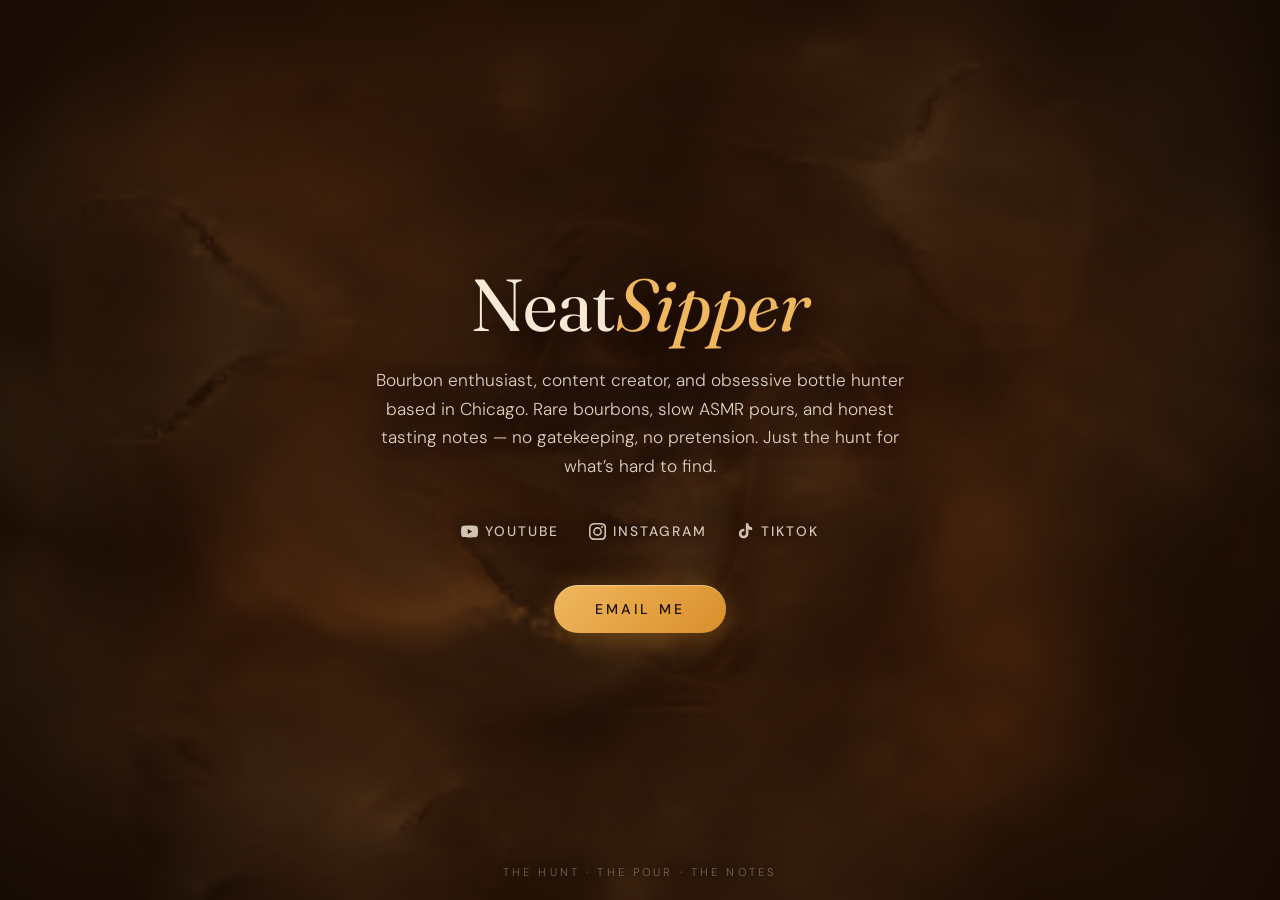
==== commit db691432: "Make touch swirl the fluid on mobile touch-action: none + pointerdown anchoring so a finger drag sti" ====
--- a/index.html
+++ b/index.html
@@ -30,6 +30,10 @@
       height: 100%;
       overflow: hidden;
       background: #1c0d04;
+      touch-action: none;        /* finger drags stir the liquid instead of scrolling */
+      overscroll-behavior: none; /* no rubber-band on iOS */
+      -webkit-user-select: none;
+      user-select: none;
     }
 
     body {
@@ -585,9 +589,38 @@
       updatePointer(e.clientX, e.clientY);
     }, { passive: true });
 
-    window.addEventListener('touchmove', function (e) {
-      if (e.touches.length > 0) updatePointer(e.touches[0].clientX, e.touches[0].clientY);
+    // On touch, anchor the pointer at the finger-down point so the first
+    // move doesn't splat a huge jump from wherever the pointer last was.
+    window.addEventListener('pointerdown', function (e) {
+      updatePointer(e.clientX, e.clientY);
+      pointer.px = pointer.x;
+      pointer.py = pointer.y;
+      pointer.moved = false;
     }, { passive: true });
+
+    // Belt and braces for older mobile browsers: drive the sim from touch
+    // events directly and stop the browser from turning the drag into a
+    // scroll. Skipped where Pointer Events already handle touch.
+    if (!window.PointerEvent) {
+      window.addEventListener('touchstart', function (e) {
+        if (e.touches.length > 0) {
+          updatePointer(e.touches[0].clientX, e.touches[0].clientY);
+          pointer.px = pointer.x;
+          pointer.py = pointer.y;
+          pointer.moved = false;
+        }
+      }, { passive: true });
+
+      window.addEventListener('touchmove', function (e) {
+        if (e.touches.length > 0) updatePointer(e.touches[0].clientX, e.touches[0].clientY);
+      }, { passive: true });
+    }
+
+    // iOS Safari can still rubber-band the document; block it everywhere
+    // except over the links and email button so taps keep working.
+    document.addEventListener('touchmove', function (e) {
+      if (!e.target.closest('a')) e.preventDefault();
+    }, { passive: false });
 
     // ---------- ambient stirring while idle ----------
     var lastAmbient = 0;
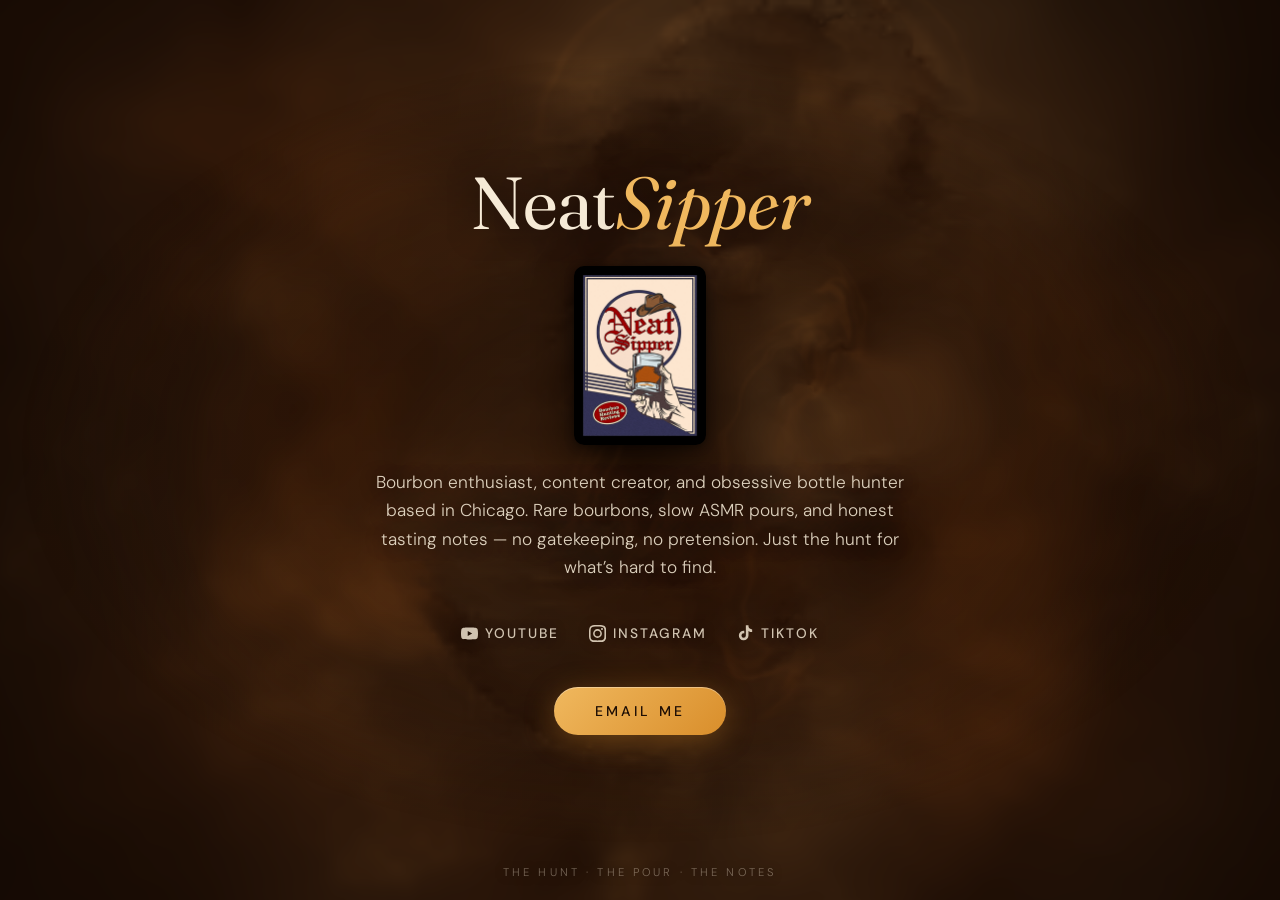
==== commit 9dc8f4f6: "Add logo card under the NeatSipper headline Web-sized 360px copy of the poster logo (136 KB vs the 9" ====
--- a/index.html
+++ b/index.html
@@ -90,6 +90,14 @@
       font-style: italic;
       font-weight: 400;
       color: var(--gold);
+    }
+
+    .logo {
+      width: clamp(96px, 13vw, 132px);
+      height: auto;
+      margin-top: 1.5rem;
+      border-radius: 10px;
+      box-shadow: 0 10px 36px rgba(0, 0, 0, 0.55), 0 2px 10px rgba(0, 0, 0, 0.4);
     }
 
     .about {
@@ -191,6 +199,7 @@
 
   <main>
     <h1>Neat<em>Sipper</em></h1>
+    <img class="logo" src="logo-small.png" alt="Neat Sipper — Bourbon Hunting &amp; Reviews" width="360" height="490" />
     <p class="about">
       Bourbon enthusiast, content creator, and obsessive bottle hunter based in Chicago.
       Rare bourbons, slow ASMR pours, and honest tasting notes &mdash; no gatekeeping,
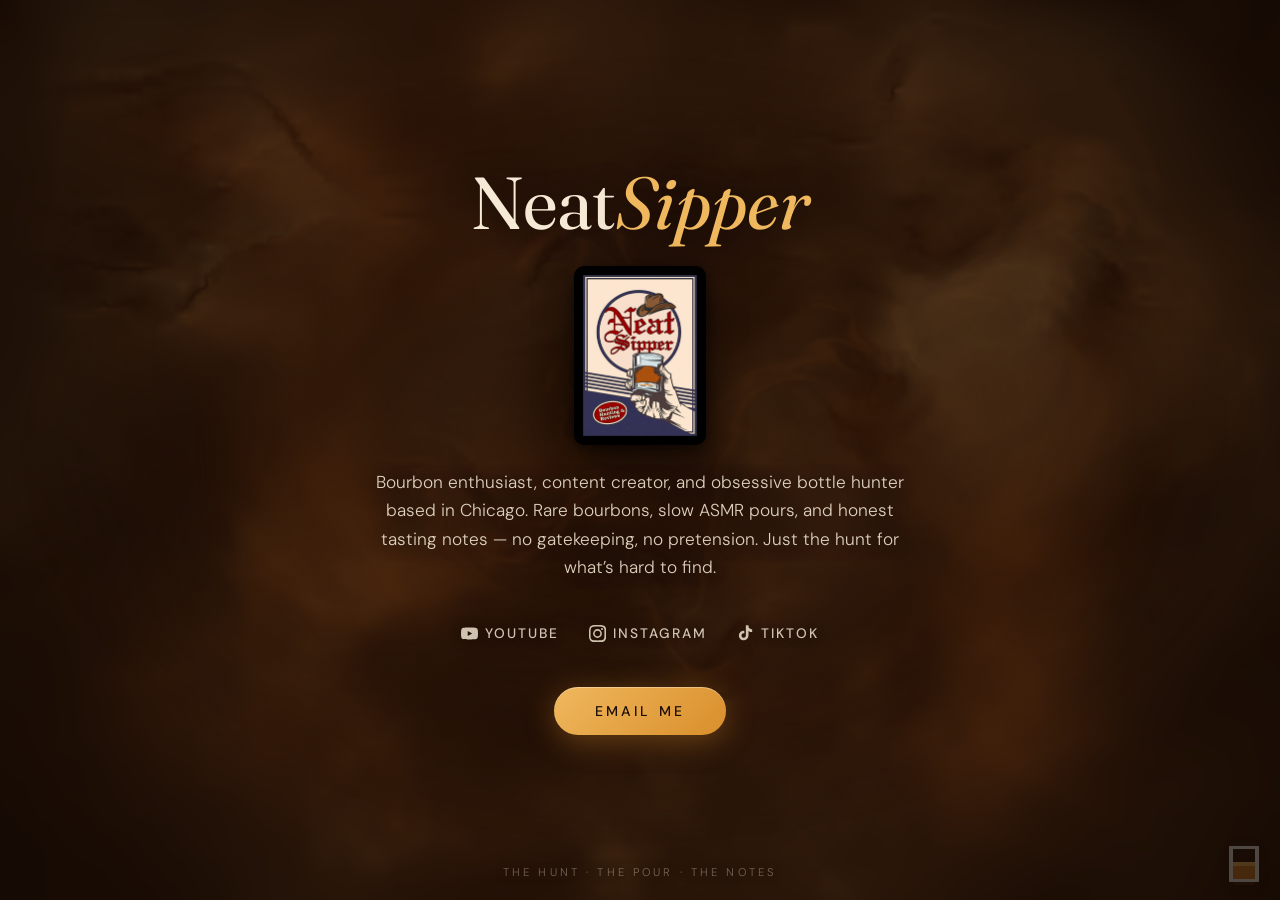
==== commit a6f7ec4f: "Add pixel-glass easter egg on home page; make GeoCities hit counter real - Home page: hidden pixelat" ====
--- a/index.html
+++ b/index.html
@@ -188,8 +188,39 @@
       text-shadow: 0 1px 8px rgba(0, 0, 0, 0.5);
     }
 
+    /* hidden easter egg — pixelated rocks glass of neat bourbon.
+       Click it to fall through to the 1997 GeoCities page. */
+    .easter-glass {
+      position: fixed;
+      right: 1.1rem;
+      bottom: 0.9rem;
+      width: 36px;
+      z-index: 20;
+      opacity: 0.26;
+      cursor: pointer;
+      pointer-events: auto;
+      filter: drop-shadow(0 2px 6px rgba(0, 0, 0, 0.5));
+      transition: opacity 0.3s ease, transform 0.3s ease, filter 0.3s ease;
+      -webkit-tap-highlight-color: transparent;
+    }
+    .easter-glass svg {
+      display: block;
+      width: 100%;
+      height: auto;
+      image-rendering: pixelated;
+      shape-rendering: crispEdges;
+    }
+    .easter-glass:hover,
+    .easter-glass:focus-visible {
+      opacity: 1;
+      transform: translateY(-3px) scale(1.14);
+      filter: drop-shadow(0 0 10px rgba(240, 184, 94, 0.7));
+      outline: none;
+    }
+
     @media (prefers-reduced-motion: reduce) {
       .email-btn { transition: none; }
+      .easter-glass { transition: opacity 0.3s ease; }
     }
   </style>
 </head>
@@ -223,6 +254,21 @@
 
     <a class="email-btn" href="mailto:Joseph@neatsipper.com">Email Me</a>
   </main>
+
+  <!-- secret: pours you back to 1997 -->
+  <a class="easter-glass" href="/geocities/" aria-label="A neat pour" title="pour one out for &rsquo;97">
+    <svg viewBox="0 0 11 12" xmlns="http://www.w3.org/2000/svg">
+      <g fill="#e8eef2">
+        <rect x="1" y="0" width="9" height="1" />
+        <rect x="1" y="1" width="1" height="9" />
+        <rect x="9" y="1" width="1" height="9" />
+        <rect x="1" y="10" width="9" height="1" />
+      </g>
+      <rect x="2" y="5" width="7" height="1" fill="#f0b85e" />
+      <rect x="2" y="6" width="7" height="4" fill="#c97b25" />
+      <rect x="2" y="11" width="7" height="1" fill="#3a1d08" />
+    </svg>
+  </a>
 
   <footer>The Hunt &middot; The Pour &middot; The Notes</footer>
 
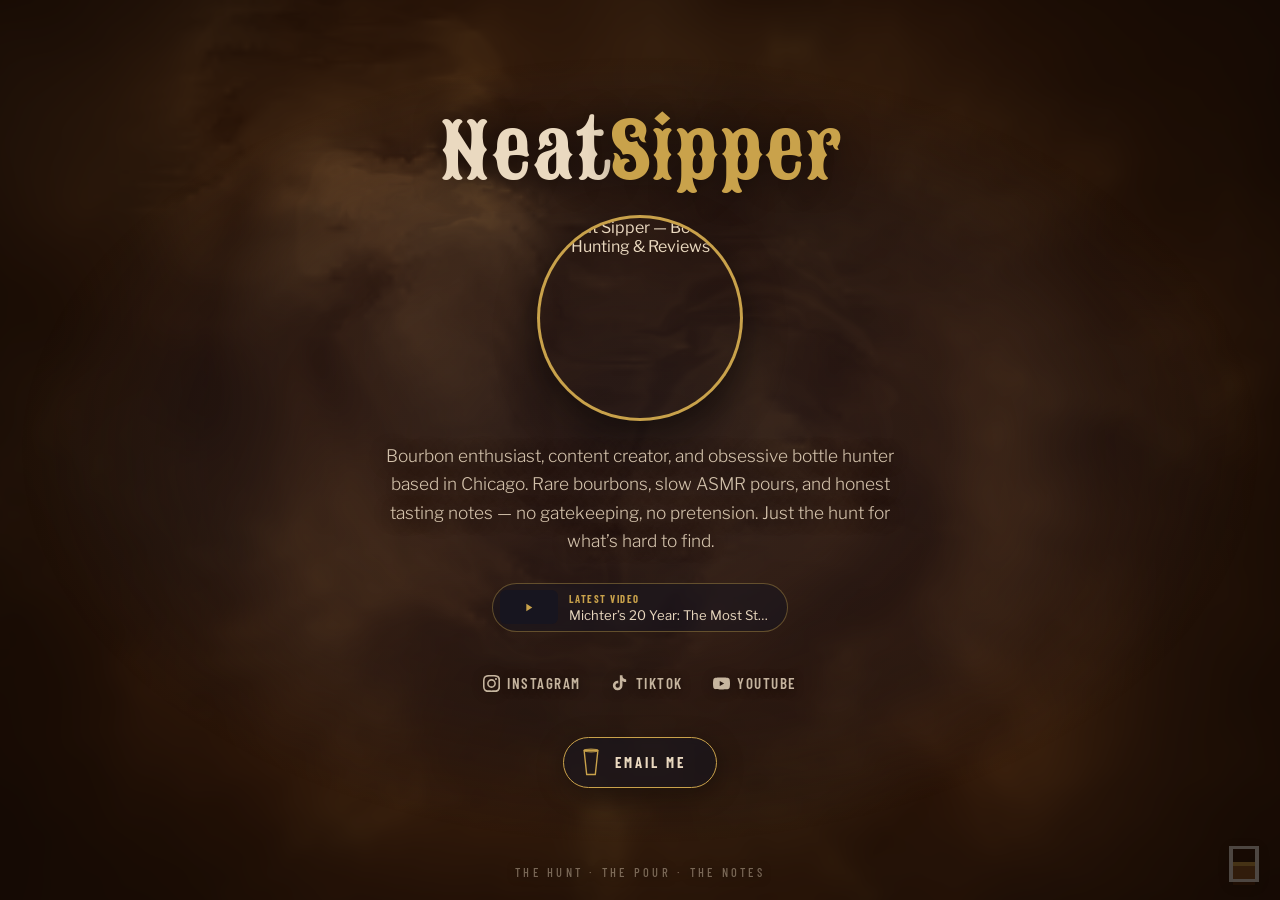
==== commit e9c84054: "Refresh homepage brand: new palette, favicons, and OG image Updated whiskey-sim homepage with new fo" ====
--- a/index.html
+++ b/index.html
@@ -1,727 +1,902 @@
 <!DOCTYPE html>
 <html lang="en">
 <head>
-  <meta charset="UTF-8" />
-  <meta name="viewport" content="width=device-width, initial-scale=1.0" />
-  <title>NeatSipper</title>
-  <meta name="description" content="NeatSipper — bourbon enthusiast, content creator, and obsessive bottle hunter. ASMR pours, rare bottle hunts, and honest tasting notes." />
-
-  <meta property="og:type" content="website" />
-  <meta property="og:url" content="https://www.neatsipper.com/" />
-  <meta property="og:title" content="NeatSipper" />
-  <meta property="og:description" content="ASMR-style pours, rare bottle hunts, and tasting notes from the hard-to-find bottles worth chasing." />
-  <meta property="og:image" content="https://neatsipper.com/logo.png" />
-
-  <link rel="preconnect" href="https://fonts.googleapis.com" />
-  <link rel="preconnect" href="https://fonts.gstatic.com" crossorigin />
-  <link href="https://fonts.googleapis.com/css2?family=Fraunces:ital,opsz,wght@0,9..144,300;0,9..144,400;0,9..144,600;1,9..144,400&family=DM+Sans:wght@300;400;500&display=swap" rel="stylesheet" />
-
-  <style>
-    :root {
-      --gold: #f0b85e;
-      --amber: #c97b25;
-      --cream: #f6ead6;
-      --ink: #1c0d04;
-    }
-
-    * { margin: 0; padding: 0; box-sizing: border-box; }
-
-    html, body {
-      height: 100%;
-      overflow: hidden;
-      background: #1c0d04;
-      touch-action: none;        /* finger drags stir the liquid instead of scrolling */
-      overscroll-behavior: none; /* no rubber-band on iOS */
-      -webkit-user-select: none;
-      user-select: none;
-    }
-
-    body {
-      font-family: "DM Sans", system-ui, sans-serif;
-      color: var(--cream);
-    }
-
-    /* Fallback whiskey gradient if WebGL is unavailable */
-    #whiskey {
-      position: fixed;
-      inset: 0;
-      width: 100%;
-      height: 100%;
-      display: block;
-      background: radial-gradient(ellipse at 50% 60%, #8a4b14 0%, #5a2c0b 45%, #2a1205 100%);
-    }
-
-    main {
-      position: fixed;
-      inset: 0;
-      display: flex;
-      flex-direction: column;
-      align-items: center;
-      justify-content: center;
-      text-align: center;
-      padding: 2rem;
-      pointer-events: none; /* let the liquid feel the cursor everywhere */
-    }
-
-    main a, main .links { pointer-events: auto; }
-
-    /* soft scrim so text stays legible over bright swirls */
-    main::before {
-      content: "";
-      position: absolute;
-      inset: 0;
-      background: radial-gradient(ellipse 62% 56% at 50% 50%, rgba(18, 8, 2, 0.52) 0%, rgba(18, 8, 2, 0.28) 55%, transparent 78%);
-      pointer-events: none;
-    }
-
-    main > * { position: relative; }
-
-    h1 {
-      font-family: "Fraunces", serif;
-      font-weight: 400;
-      font-size: clamp(2.6rem, 7vw, 4.6rem);
-      line-height: 1.04;
-      letter-spacing: -0.01em;
-      color: var(--cream);
-      text-shadow: 0 2px 28px rgba(0, 0, 0, 0.5);
-    }
-
-    h1 em {
-      font-style: italic;
-      font-weight: 400;
-      color: var(--gold);
-    }
-
-    .logo {
-      width: clamp(96px, 13vw, 132px);
-      height: auto;
-      margin-top: 1.5rem;
-      border-radius: 10px;
-      box-shadow: 0 10px 36px rgba(0, 0, 0, 0.55), 0 2px 10px rgba(0, 0, 0, 0.4);
-    }
-
-    .about {
-      max-width: 34rem;
-      margin-top: 1.4rem;
-      font-size: clamp(0.98rem, 1.6vw, 1.08rem);
-      font-weight: 300;
-      line-height: 1.65;
-      color: rgba(246, 234, 214, 0.88);
-      text-shadow: 0 1px 16px rgba(0, 0, 0, 0.55);
-    }
-
-    .links {
-      display: flex;
-      align-items: center;
-      gap: 1.9rem;
-      margin-top: 2.3rem;
-      flex-wrap: wrap;
-      justify-content: center;
-    }
-
-    .social {
-      display: inline-flex;
-      align-items: center;
-      gap: 0.45rem;
-      font-size: 0.86rem;
-      font-weight: 500;
-      letter-spacing: 0.14em;
-      text-transform: uppercase;
-      color: rgba(246, 234, 214, 0.82);
-      text-decoration: none;
-      padding: 0.35rem 0;
-      border-bottom: 1px solid transparent;
-      transition: color 0.25s ease, border-color 0.25s ease;
-      text-shadow: 0 1px 10px rgba(0, 0, 0, 0.5);
-    }
-
-    .social svg {
-      width: 17px;
-      height: 17px;
-      fill: currentColor;
-      filter: drop-shadow(0 1px 6px rgba(0, 0, 0, 0.4));
-    }
-
-    .social:hover,
-    .social:focus-visible {
-      color: var(--gold);
-      border-bottom-color: var(--gold);
-      outline: none;
-    }
-
-    .email-btn {
-      display: inline-block;
-      margin-top: 2.4rem;
-      padding: 0.92rem 2.6rem;
-      font-family: "DM Sans", sans-serif;
-      font-size: 0.88rem;
-      font-weight: 500;
-      letter-spacing: 0.22em;
-      text-transform: uppercase;
-      text-decoration: none;
-      color: var(--ink);
-      background: linear-gradient(135deg, #f0b85e, #d98e2b);
-      border-radius: 999px;
-      box-shadow: 0 6px 30px rgba(217, 142, 43, 0.35), inset 0 1px 0 rgba(255, 255, 255, 0.35);
-      transition: transform 0.25s ease, box-shadow 0.25s ease;
-    }
-
-    .email-btn:hover,
-    .email-btn:focus-visible {
-      transform: translateY(-2px);
-      box-shadow: 0 10px 40px rgba(217, 142, 43, 0.5), inset 0 1px 0 rgba(255, 255, 255, 0.4);
-      outline: none;
-    }
-
-    footer {
-      position: fixed;
-      bottom: 1.3rem;
-      left: 0;
-      right: 0;
-      text-align: center;
-      font-size: 0.7rem;
-      font-weight: 300;
-      letter-spacing: 0.28em;
-      text-transform: uppercase;
-      color: rgba(246, 234, 214, 0.38);
-      pointer-events: none;
-      text-shadow: 0 1px 8px rgba(0, 0, 0, 0.5);
-    }
-
-    /* hidden easter egg — pixelated rocks glass of neat bourbon.
-       Click it to fall through to the 1997 GeoCities page. */
-    .easter-glass {
-      position: fixed;
-      right: 1.1rem;
-      bottom: 0.9rem;
-      width: 36px;
-      z-index: 20;
-      opacity: 0.26;
-      cursor: pointer;
-      pointer-events: auto;
-      filter: drop-shadow(0 2px 6px rgba(0, 0, 0, 0.5));
-      transition: opacity 0.3s ease, transform 0.3s ease, filter 0.3s ease;
-      -webkit-tap-highlight-color: transparent;
-    }
-    .easter-glass svg {
-      display: block;
-      width: 100%;
-      height: auto;
-      image-rendering: pixelated;
-      shape-rendering: crispEdges;
-    }
-    .easter-glass:hover,
-    .easter-glass:focus-visible {
-      opacity: 1;
-      transform: translateY(-3px) scale(1.14);
-      filter: drop-shadow(0 0 10px rgba(240, 184, 94, 0.7));
-      outline: none;
-    }
-
-    @media (prefers-reduced-motion: reduce) {
-      .email-btn { transition: none; }
-      .easter-glass { transition: opacity 0.3s ease; }
-    }
-  </style>
+<meta charset="UTF-8" />
+<meta name="viewport" content="width=device-width, initial-scale=1.0" />
+<title>NeatSipper</title>
+<meta name="description" content="NeatSipper — bourbon enthusiast, content creator, and obsessive bottle hunter. ASMR pours, rare bottle hunts, and honest tasting notes." />
+<meta property="og:type" content="website" />
+<meta property="og:url" content="https://www.neatsipper.com/" />
+<meta property="og:title" content="NeatSipper" />
+<meta property="og:description" content="ASMR-style pours, rare bottle hunts, and tasting notes from the hard-to-find bottles worth chasing." />
+<meta property="og:image" content="https://neatsipper.com/og-image.png" />
+<meta name="twitter:card" content="summary_large_image" />
+<meta name="twitter:title" content="NeatSipper" />
+<meta name="twitter:description" content="ASMR-style pours, rare bottle hunts, and tasting notes from the hard-to-find bottles worth chasing." />
+<meta name="twitter:image" content="https://neatsipper.com/og-image.png" />
+<meta name="theme-color" content="#17151f" />
+<link rel="icon" type="image/png" sizes="32x32" href="favicon-32.png" />
+<link rel="icon" type="image/png" sizes="16x16" href="favicon-16.png" />
+<link rel="apple-touch-icon" sizes="180x180" href="apple-touch-icon.png" />
+<link rel="preconnect" href="https://fonts.googleapis.com" />
+<link rel="preconnect" href="https://fonts.gstatic.com" crossorigin />
+<link href="https://fonts.googleapis.com/css2?family=Sancreek&family=Barlow+Condensed:wght@500;600;700&family=Libre+Franklin:wght@300;400;500;600&display=swap" rel="stylesheet" />
+<style>
+  :root {
+    --gold: #c9a24b;
+    --amber: #7c5024;
+    --crimson: #8c1913;
+    --navy: #33325a;
+    --cream: #ead9c0;
+    --ink: #17151f;
+  }
+  * { margin: 0; padding: 0; box-sizing: border-box; }
+
+  html, body {
+    height: 100%;
+    overflow: hidden;
+    background: var(--ink);
+    touch-action: none; /* finger drags stir the liquid instead of scrolling */
+    overscroll-behavior: none; /* no rubber-band on iOS */
+    -webkit-user-select: none;
+    user-select: none;
+  }
+
+  body {
+    font-family: "Libre Franklin", system-ui, sans-serif;
+    color: var(--cream);
+  }
+
+  /* Fallback whiskey gradient if WebGL is unavailable */
+  #whiskey {
+    position: fixed;
+    inset: 0;
+    width: 100%;
+    height: 100%;
+    display: block;
+    background: radial-gradient(ellipse at 50% 60%, #8a4b14 0%, #5a2c0b 45%, var(--ink) 100%);
+  }
+
+  main {
+    position: fixed;
+    inset: 0;
+    display: flex;
+    flex-direction: column;
+    align-items: center;
+    justify-content: center;
+    text-align: center;
+    padding: 2rem;
+    pointer-events: none; /* let the liquid feel the cursor everywhere */
+  }
+  main a, main .links { pointer-events: auto; }
+
+  /* soft scrim so text stays legible over bright swirls */
+  main::before {
+    content: "";
+    position: absolute;
+    inset: 0;
+    background: radial-gradient(ellipse 62% 56% at 50% 50%, rgba(23, 21, 31, 0.56) 0%, rgba(23, 21, 31, 0.30) 55%, transparent 78%);
+    pointer-events: none;
+  }
+  main > * { position: relative; }
+
+  h1 {
+    font-family: "Sancreek", serif;
+    font-weight: 400;
+    font-size: clamp(2.7rem, 7vw, 4.8rem);
+    line-height: 1.04;
+    letter-spacing: 0.01em;
+    color: var(--cream);
+    text-shadow: 0 2px 28px rgba(0, 0, 0, 0.5);
+  }
+  h1 em {
+    font-style: normal;
+    color: var(--gold);
+  }
+
+  .logo {
+    width: clamp(140px, 16vw, 200px);
+    height: auto;
+    margin-top: 1.6rem;
+    border-radius: 50%;
+    box-shadow: 0 0 0 3px var(--gold), 0 14px 40px rgba(0, 0, 0, 0.55);
+  }
+
+  .about {
+    max-width: 34rem;
+    margin-top: 1.5rem;
+    font-size: clamp(0.98rem, 1.6vw, 1.08rem);
+    font-weight: 300;
+    line-height: 1.65;
+    color: rgba(234, 217, 192, 0.88);
+    text-shadow: 0 1px 16px rgba(0, 0, 0, 0.55);
+  }
+
+  /* Latest-video card. Swap the placeholders marked TODO in the markup
+     below with the real video URL + YouTube thumbnail + title. */
+  .latest-video {
+    display: inline-flex;
+    align-items: center;
+    gap: 0.7rem;
+    margin-top: 1.7rem;
+    padding: 0.4rem 1.1rem 0.4rem 0.4rem;
+    background: rgba(23, 21, 31, 0.55);
+    border: 1px solid rgba(201, 162, 75, 0.4);
+    border-radius: 999px;
+    text-decoration: none;
+    backdrop-filter: blur(3px);
+    transition: border-color 0.25s ease, transform 0.25s ease;
+  }
+  .latest-video:hover,
+  .latest-video:focus-visible {
+    border-color: var(--gold);
+    transform: translateY(-1px);
+    outline: none;
+  }
+  .latest-video__thumb {
+    width: 58px;
+    height: 34px;
+    border-radius: 6px;
+    background: linear-gradient(135deg, var(--amber), var(--ink)) center/cover no-repeat, var(--ink);
+    background-blend-mode: overlay;
+    display: flex;
+    align-items: center;
+    justify-content: center;
+    flex: none;
+  }
+  .latest-video__thumb svg { width: 13px; height: 13px; fill: var(--gold); }
+  .latest-video__text {
+    display: flex;
+    flex-direction: column;
+    align-items: flex-start;
+    gap: 0.1rem;
+    text-align: left;
+  }
+  .latest-video__label {
+    font-family: "Barlow Condensed", sans-serif;
+    font-size: 0.66rem;
+    font-weight: 700;
+    letter-spacing: 0.14em;
+    text-transform: uppercase;
+    color: var(--gold);
+  }
+  .latest-video__title {
+    font-family: "Libre Franklin", sans-serif;
+    font-size: 0.82rem;
+    color: var(--cream);
+    max-width: 200px;
+    white-space: nowrap;
+    overflow: hidden;
+    text-overflow: ellipsis;
+  }
+
+  .links {
+    display: flex;
+    align-items: center;
+    gap: 1.9rem;
+    margin-top: 2.3rem;
+    flex-wrap: wrap;
+    justify-content: center;
+  }
+
+  .social {
+    display: inline-flex;
+    align-items: center;
+    gap: 0.45rem;
+    font-family: "Barlow Condensed", sans-serif;
+    font-size: 0.94rem;
+    font-weight: 600;
+    letter-spacing: 0.1em;
+    text-transform: uppercase;
+    color: rgba(234, 217, 192, 0.82);
+    text-decoration: none;
+    padding: 0.35rem 0;
+    border-bottom: 1px solid transparent;
+    transition: color 0.25s ease, border-color 0.25s ease;
+    text-shadow: 0 1px 10px rgba(0, 0, 0, 0.5);
+  }
+  .social svg {
+    width: 17px;
+    height: 17px;
+    fill: currentColor;
+    filter: drop-shadow(0 1px 6px rgba(0, 0, 0, 0.4));
+  }
+  .social:hover,
+  .social:focus-visible {
+    color: var(--gold);
+    border-bottom-color: var(--gold);
+    outline: none;
+  }
+
+  .email-btn {
+    display: inline-flex;
+    align-items: center;
+    gap: 0.7rem;
+    margin-top: 2.4rem;
+    padding: 0.55rem 1.9rem 0.55rem 0.85rem;
+    font-family: "Barlow Condensed", sans-serif;
+    font-size: 0.92rem;
+    font-weight: 700;
+    letter-spacing: 0.2em;
+    text-transform: uppercase;
+    text-decoration: none;
+    color: var(--cream);
+    background: rgba(23, 21, 31, 0.6);
+    border: 1.5px solid var(--gold);
+    border-radius: 999px;
+    box-shadow: 0 6px 26px rgba(0, 0, 0, 0.35);
+    backdrop-filter: blur(3px);
+    transition: transform 0.25s ease, box-shadow 0.25s ease, border-color 0.25s ease;
+  }
+  .email-btn:hover,
+  .email-btn:focus-visible {
+    transform: translateY(-2px);
+    box-shadow: 0 10px 34px rgba(201, 162, 75, 0.35);
+    outline: none;
+  }
+  .email-btn.is-pouring { pointer-events: none; }
+
+  .email-glass {
+    width: 26px;
+    height: 31px;
+    flex: none;
+    overflow: visible;
+  }
+  .email-glass__outline {
+    fill: none;
+    stroke: var(--gold);
+    stroke-width: 1.6;
+    stroke-linejoin: round;
+  }
+  .email-glass__rim {
+    fill: none;
+    stroke: var(--gold);
+    stroke-width: 1.4;
+    opacity: 0.85;
+  }
+  .email-glass__liquid {
+    fill: url(#emailLiquidGradient);
+    y: 32;
+    height: 0;
+    transition: y 0.75s cubic-bezier(0.32, 1.4, 0.44, 1), height 0.75s cubic-bezier(0.32, 1.4, 0.44, 1);
+  }
+  .email-glass__splash {
+    fill: none;
+    stroke: var(--gold);
+    stroke-width: 1.1;
+    r: 0;
+    opacity: 0;
+    transform-origin: 15px 14px;
+  }
+  .email-btn.is-pouring .email-glass__liquid {
+    y: 13;
+    height: 19;
+  }
+  .email-btn.is-pouring .email-glass__splash {
+    animation: emailSplash 0.5s ease-out 0.4s forwards;
+  }
+  @keyframes emailSplash {
+    0% { r: 1; opacity: 0.9; }
+    100% { r: 9; opacity: 0; }
+  }
+  @media (prefers-reduced-motion: reduce) {
+    .email-glass__liquid, .email-glass__splash { transition: none; animation: none; }
+  }
+
+  footer {
+    position: fixed;
+    bottom: 1.3rem;
+    left: 0;
+    right: 0;
+    text-align: center;
+    font-family: "Barlow Condensed", sans-serif;
+    font-size: 0.78rem;
+    font-weight: 500;
+    letter-spacing: 0.26em;
+    text-transform: uppercase;
+    color: rgba(234, 217, 192, 0.42);
+    pointer-events: none;
+    text-shadow: 0 1px 8px rgba(0, 0, 0, 0.5);
+  }
+
+  /* hidden easter egg — pixelated glass of neat bourbon, no rocks.
+     Click it to fall through to the 1997 GeoCities page. */
+  .easter-glass {
+    position: fixed;
+    right: 1.1rem;
+    bottom: 0.9rem;
+    width: 36px;
+    z-index: 20;
+    opacity: 0.26;
+    cursor: pointer;
+    pointer-events: auto;
+    filter: drop-shadow(0 2px 6px rgba(0, 0, 0, 0.5));
+    transition: opacity 0.3s ease, transform 0.3s ease, filter 0.3s ease;
+    -webkit-tap-highlight-color: transparent;
+  }
+  .easter-glass svg {
+    display: block;
+    width: 100%;
+    height: auto;
+    image-rendering: pixelated;
+    shape-rendering: crispEdges;
+  }
+  .easter-glass:hover,
+  .easter-glass:focus-visible {
+    opacity: 1;
+    transform: translateY(-3px) scale(1.14);
+    filter: drop-shadow(0 0 10px rgba(201, 162, 75, 0.7));
+    outline: none;
+  }
+
+  @media (prefers-reduced-motion: reduce) {
+    .email-btn { transition: none; }
+    .easter-glass { transition: opacity 0.3s ease; }
+  }
+
+  /* short / landscape viewports: tighten the vertical rhythm so the
+     centered stack never collides with the fixed footer */
+  @media (max-height: 700px) {
+    main { padding: 1.2rem; }
+    h1 { font-size: clamp(2rem, 6vw, 3.4rem); }
+    .logo { width: clamp(88px, 11vw, 128px); margin-top: 0.9rem; }
+    .about { margin-top: 0.8rem; font-size: 0.88rem; line-height: 1.5; }
+    .latest-video { margin-top: 0.9rem; }
+    .latest-video__title { display: none; }
+    .links { margin-top: 1.2rem; gap: 1.4rem; }
+    .email-btn { margin-top: 1.2rem; padding: 0.45rem 1.5rem 0.45rem 0.7rem; font-size: 0.82rem; }
+    .email-glass { width: 21px; height: 25px; }
+    footer { bottom: 0.6rem; font-size: 0.66rem; }
+  }
+
+  @media (max-height: 520px) {
+    .about { display: none; }
+    .latest-video { display: none; }
+    .logo { width: clamp(72px, 10vw, 104px); margin-top: 0.6rem; }
+    .links { margin-top: 0.9rem; }
+    .email-btn { margin-top: 0.9rem; }
+  }
+</style>
 </head>
 <body>
-
-  <canvas id="whiskey" aria-hidden="true"></canvas>
-
-  <main>
-    <h1>Neat<em>Sipper</em></h1>
-    <img class="logo" src="logo-small.png" alt="Neat Sipper — Bourbon Hunting &amp; Reviews" width="360" height="490" />
-    <p class="about">
-      Bourbon enthusiast, content creator, and obsessive bottle hunter based in Chicago.
-      Rare bourbons, slow ASMR pours, and honest tasting notes &mdash; no gatekeeping,
-      no pretension. Just the hunt for what&rsquo;s hard to find.
-    </p>
-
-    <nav class="links" aria-label="Social links">
-      <a class="social" href="https://www.youtube.com/@neatsipper" target="_blank" rel="noopener">
-        <svg viewBox="0 0 24 24" aria-hidden="true"><path d="M23.5 6.2a3 3 0 0 0-2.1-2.1C19.5 3.5 12 3.5 12 3.5s-7.5 0-9.4.6A3 3 0 0 0 .5 6.2 31.3 31.3 0 0 0 0 12a31.3 31.3 0 0 0 .5 5.8 3 3 0 0 0 2.1 2.1c1.9.6 9.4.6 9.4.6s7.5 0 9.4-.6a3 3 0 0 0 2.1-2.1A31.3 31.3 0 0 0 24 12a31.3 31.3 0 0 0-.5-5.8zM9.5 15.6V8.4L15.8 12l-6.3 3.6z"/></svg>
-        YouTube
-      </a>
-      <a class="social" href="https://www.instagram.com/NeatSipper" target="_blank" rel="noopener">
-        <svg viewBox="0 0 24 24" aria-hidden="true"><path d="M12 2.2c3.2 0 3.6 0 4.8.1 1.2.1 1.8.2 2.2.4.6.2 1 .5 1.4.9.4.4.7.8.9 1.4.2.4.4 1 .4 2.2.1 1.2.1 1.6.1 4.8s0 3.6-.1 4.8c-.1 1.2-.2 1.8-.4 2.2a3.8 3.8 0 0 1-.9 1.4c-.4.4-.8.7-1.4.9-.4.2-1 .4-2.2.4-1.2.1-1.6.1-4.8.1s-3.6 0-4.8-.1c-1.2-.1-1.8-.2-2.2-.4a3.8 3.8 0 0 1-1.4-.9 3.8 3.8 0 0 1-.9-1.4c-.2-.4-.4-1-.4-2.2C2.2 15.6 2.2 15.2 2.2 12s0-3.6.1-4.8c.1-1.2.2-1.8.4-2.2.2-.6.5-1 .9-1.4.4-.4.8-.7 1.4-.9.4-.2 1-.4 2.2-.4 1.2-.1 1.6-.1 4.8-.1zM12 0C8.7 0 8.3 0 7.1.1 5.8.2 4.9.4 4.1.7c-.8.3-1.5.8-2.2 1.4A6 6 0 0 0 .7 4.1C.4 4.9.2 5.8.1 7.1 0 8.3 0 8.7 0 12s0 3.7.1 4.9c.1 1.3.3 2.2.6 3 .3.8.8 1.5 1.4 2.2a6 6 0 0 0 2.2 1.4c.8.3 1.7.5 3 .6 1.2.1 1.6.1 4.9.1s3.7 0 4.9-.1c1.3-.1 2.2-.3 3-.6a6 6 0 0 0 2.2-1.4 6 6 0 0 0 1.4-2.2c.3-.8.5-1.7.6-3 .1-1.2.1-1.6.1-4.9s0-3.7-.1-4.9c-.1-1.3-.3-2.2-.6-3a6 6 0 0 0-1.4-2.2A6 6 0 0 0 19.9.7c-.8-.3-1.7-.5-3-.6C15.7 0 15.3 0 12 0zm0 5.8a6.2 6.2 0 1 0 0 12.4 6.2 6.2 0 0 0 0-12.4zM12 16a4 4 0 1 1 0-8 4 4 0 0 1 0 8zm7.8-10.4a1.4 1.4 0 1 1-2.9 0 1.4 1.4 0 0 1 2.9 0z"/></svg>
-        Instagram
-      </a>
-      <a class="social" href="https://www.tiktok.com/@jst1nt" target="_blank" rel="noopener">
-        <svg viewBox="0 0 24 24" aria-hidden="true"><path d="M19.6 5.8a5.4 5.4 0 0 1-3.4-5.6h-3.7v14.7a3.1 3.1 0 1 1-3.1-3.1c.3 0 .6 0 .9.1V8.1a6.8 6.8 0 1 0 5.9 6.8V8.3a8.9 8.9 0 0 0 5.2 1.7V6.3c-.6 0-1.2-.2-1.8-.5z"/></svg>
-        TikTok
-      </a>
-    </nav>
-
-    <a class="email-btn" href="mailto:Joseph@neatsipper.com">Email Me</a>
-  </main>
-
-  <!-- secret: pours you back to 1997 -->
-  <a class="easter-glass" href="/geocities/" aria-label="A neat pour" title="pour one out for &rsquo;97">
-    <svg viewBox="0 0 11 12" xmlns="http://www.w3.org/2000/svg">
-      <g fill="#e8eef2">
-        <rect x="1" y="0" width="9" height="1" />
-        <rect x="1" y="1" width="1" height="9" />
-        <rect x="9" y="1" width="1" height="9" />
-        <rect x="1" y="10" width="9" height="1" />
-      </g>
-      <rect x="2" y="5" width="7" height="1" fill="#f0b85e" />
-      <rect x="2" y="6" width="7" height="4" fill="#c97b25" />
-      <rect x="2" y="11" width="7" height="1" fill="#3a1d08" />
+<canvas id="whiskey" aria-hidden="true"></canvas>
+
+<main>
+  <h1>Neat<em>Sipper</em></h1>
+  <img class="logo" src="logo.png" alt="Neat Sipper — Bourbon Hunting &amp; Reviews" width="400" height="400" />
+  <p class="about">
+    Bourbon enthusiast, content creator, and obsessive bottle hunter based in Chicago.
+    Rare bourbons, slow ASMR pours, and honest tasting notes &mdash; no gatekeeping,
+    no pretension. Just the hunt for what&rsquo;s hard to find.
+  </p>
+
+  <!-- TODO: replace the title text below with the short's real title. -->
+  <a class="latest-video" href="https://www.youtube.com/shorts/h_25vIIIf2c" target="_blank" rel="noopener" title="Michter&rsquo;s 20 Year: The Most Stressful 3 Seconds of My Life">
+    <span class="latest-video__thumb" style="background-image:url('https://i.ytimg.com/vi/h_25vIIIf2c/hqdefault.jpg')">
+      <svg viewBox="0 0 24 24" aria-hidden="true"><path d="M8 5v14l11-7z"/></svg>
+    </span>
+    <span class="latest-video__text">
+      <span class="latest-video__label">Latest Video</span>
+      <span class="latest-video__title">Michter&rsquo;s 20 Year: The Most Stressful 3 Seconds of My Life</span>
+    </span>
+  </a>
+
+  <nav class="links" aria-label="Social links">
+    <a class="social" href="https://www.instagram.com/NeatSipper" target="_blank" rel="noopener">
+      <svg viewBox="0 0 24 24" aria-hidden="true"><path d="M12 2.2c3.2 0 3.6 0 4.8.1 1.2.1 1.8.2 2.2.4.6.2 1 .5 1.4.9.4.4.7.8.9 1.4.2.4.4 1 .4 2.2.1 1.2.1 1.6.1 4.8s0 3.6-.1 4.8c-.1 1.2-.2 1.8-.4 2.2a3.8 3.8 0 0 1-.9 1.4c-.4.4-.8.7-1.4.9-.4.2-1 .4-2.2.4-1.2.1-1.6.1-4.8.1s-3.6 0-4.8-.1c-1.2-.1-1.8-.2-2.2-.4a3.8 3.8 0 0 1-1.4-.9 3.8 3.8 0 0 1-.9-1.4c-.2-.4-.4-1-.4-2.2C2.2 15.6 2.2 15.2 2.2 12s0-3.6.1-4.8c.1-1.2.2-1.8.4-2.2.2-.6.5-1 .9-1.4.4-.4.8-.7 1.4-.9.4-.2 1-.4 2.2-.4 1.2-.1 1.6-.1 4.8-.1zM12 0C8.7 0 8.3 0 7.1.1 5.8.2 4.9.4 4.1.7c-.8.3-1.5.8-2.2 1.4A6 6 0 0 0 .7 4.1C.4 4.9.2 5.8.1 7.1 0 8.3 0 8.7 0 12s0 3.7.1 4.9c.1 1.3.3 2.2.6 3 .3.8.8 1.5 1.4 2.2a6 6 0 0 0 2.2 1.4c.8.3 1.7.5 3 .6 1.2.1 1.6.1 4.9.1s3.7 0 4.9-.1c1.3-.1 2.2-.3 3-.6a6 6 0 0 0 2.2-1.4 6 6 0 0 0 1.4-2.2c.3-.8.5-1.7.6-3 .1-1.2.1-1.6.1-4.9s0-3.7-.1-4.9c-.1-1.3-.3-2.2-.6-3a6 6 0 0 0-1.4-2.2A6 6 0 0 0 19.9.7c-.8-.3-1.7-.5-3-.6C15.7 0 15.3 0 12 0zm0 5.8a6.2 6.2 0 1 0 0 12.4 6.2 6.2 0 0 0 0-12.4zM12 16a4 4 0 1 1 0-8 4 4 0 0 1 0 8zm7.8-10.4a1.4 1.4 0 1 1-2.9 0 1.4 1.4 0 0 1 2.9 0z"/></svg>
+      Instagram
+    </a>
+    <a class="social" href="https://www.tiktok.com/@jst1nt" target="_blank" rel="noopener">
+      <svg viewBox="0 0 24 24" aria-hidden="true"><path d="M19.6 5.8a5.4 5.4 0 0 1-3.4-5.6h-3.7v14.7a3.1 3.1 0 1 1-3.1-3.1c.3 0 .6 0 .9.1V8.1a6.8 6.8 0 1 0 5.9 6.8V8.3a8.9 8.9 0 0 0 5.2 1.7V6.3c-.6 0-1.2-.2-1.8-.5z"/></svg>
+      TikTok
+    </a>
+    <a class="social" href="https://www.youtube.com/@neatsipper" target="_blank" rel="noopener">
+      <svg viewBox="0 0 24 24" aria-hidden="true"><path d="M23.5 6.2a3 3 0 0 0-2.1-2.1C19.5 3.5 12 3.5 12 3.5s-7.5 0-9.4.6A3 3 0 0 0 .5 6.2 31.3 31.3 0 0 0 0 12a31.3 31.3 0 0 0 .5 5.8 3 3 0 0 0 2.1 2.1c1.9.6 9.4.6 9.4.6s7.5 0 9.4-.6a3 3 0 0 0 2.1-2.1A31.3 31.3 0 0 0 24 12a31.3 31.3 0 0 0-.5-5.8zM9.5 15.6V8.4L15.8 12l-6.3 3.6z"/></svg>
+      YouTube
+    </a>
+  </nav>
+
+  <a class="email-btn" href="mailto:Joseph@neatsipper.com" id="emailBtn" aria-label="Email Neat Sipper">
+    <svg class="email-glass" viewBox="0 0 30 36" aria-hidden="true">
+      <defs>
+        <linearGradient id="emailLiquidGradient" x1="0" y1="0" x2="0" y2="1">
+          <stop offset="0%" stop-color="var(--gold)" />
+          <stop offset="100%" stop-color="var(--amber)" />
+        </linearGradient>
+        <clipPath id="emailGlassClip">
+          <path d="M7,4 L23,4 L20,32 L10,32 Z" />
+        </clipPath>
+      </defs>
+      <rect class="email-glass__liquid" x="5" width="20" clip-path="url(#emailGlassClip)" />
+      <circle class="email-glass__splash" cx="15" cy="14" />
+      <path class="email-glass__outline" d="M7,4 L23,4 L20,32 L10,32 Z" />
+      <ellipse class="email-glass__rim" cx="15" cy="4" rx="8" ry="1.6" />
     </svg>
+    Email Me
   </a>
-
-  <footer>The Hunt &middot; The Pour &middot; The Notes</footer>
-
-  <script>
-  (function () {
-    'use strict';
-
-    var canvas = document.getElementById('whiskey');
-    var gl = canvas.getContext('webgl2', { alpha: false, depth: false, stencil: false, antialias: false });
-    if (!gl) return; // CSS gradient fallback stays
-    var floatExt = gl.getExtension('EXT_color_buffer_float');
-    if (!floatExt) return;
-
-    var reducedMotion = window.matchMedia('(prefers-reduced-motion: reduce)').matches;
-
-    // ---------- simulation parameters ----------
-    var SIM_RES = 144;          // velocity / pressure grid
-    var DYE_RES = 512;          // dye (visible swirl) grid
-    var PRESSURE_ITER = 22;
-    var VELOCITY_DECAY = 0.35;  // 1/s
-    var DYE_DECAY = 0.34;       // 1/s
-    var SPLAT_FORCE = 5200;
-    var SPLAT_RADIUS = 0.0022;
-    var CURL_STRENGTH = 24;
-
-    // ---------- shaders ----------
-    var baseVert = '#version 300 es\nprecision highp float;\n' +
-      'in vec2 aPos; out vec2 vUv;\n' +
-      'void main(){ vUv = aPos * 0.5 + 0.5; gl_Position = vec4(aPos, 0.0, 1.0); }';
-
-    function frag(body) {
-      return '#version 300 es\nprecision highp float;precision highp sampler2D;\n' +
-        'in vec2 vUv; out vec4 fragColor;\n' + body;
+</main>
+
+<!-- secret: pours you back to 1997 -->
+<a class="easter-glass" href="/geocities/" aria-label="A neat pour" title="pour one out for &rsquo;97">
+  <svg viewBox="0 0 11 12" xmlns="http://www.w3.org/2000/svg">
+    <g fill="#e8eef2">
+      <rect x="1" y="0" width="9" height="1" />
+      <rect x="1" y="1" width="1" height="9" />
+      <rect x="9" y="1" width="1" height="9" />
+      <rect x="1" y="10" width="9" height="1" />
+    </g>
+    <rect x="2" y="5" width="7" height="1" fill="#c9a24b" />
+    <rect x="2" y="6" width="7" height="4" fill="#7c5024" />
+    <rect x="2" y="11" width="7" height="1" fill="#3a1d08" />
+  </svg>
+</a>
+
+<footer>The Hunt &middot; The Pour &middot; The Notes</footer>
+
+<script>
+(function () {
+  'use strict';
+  var canvas = document.getElementById('whiskey');
+  var gl = canvas.getContext('webgl2', { alpha: false, depth: false, stencil: false, antialias: false });
+  if (!gl) return; // CSS gradient fallback stays
+  var floatExt = gl.getExtension('EXT_color_buffer_float');
+  if (!floatExt) return;
+  var reducedMotion = window.matchMedia('(prefers-reduced-motion: reduce)').matches;
+
+  // ---------- simulation parameters ----------
+  var SIM_RES = 144; // velocity / pressure grid
+  var DYE_RES = 512; // dye (visible swirl) grid
+  var PRESSURE_ITER = 22;
+  var VELOCITY_DECAY = 0.35; // 1/s
+  var DYE_DECAY = 0.34; // 1/s
+  var SPLAT_FORCE = 5200;
+  var SPLAT_RADIUS = 0.0022;
+  var CURL_STRENGTH = 24;
+
+  // ---------- shaders ----------
+  var baseVert = '#version 300 es\nprecision highp float;\n' +
+    'in vec2 aPos; out vec2 vUv;\n' +
+    'void main(){ vUv = aPos * 0.5 + 0.5; gl_Position = vec4(aPos, 0.0, 1.0); }';
+
+  function frag(body) {
+    return '#version 300 es\nprecision highp float;precision highp sampler2D;\n' +
+      'in vec2 vUv; out vec4 fragColor;\n' + body;
+  }
+
+  var advectionFrag = frag(
+    'uniform sampler2D uVelocity; uniform sampler2D uSource;' +
+    'uniform vec2 uTexel; uniform float uDt; uniform float uDecay;' +
+    'void main(){' +
+    '  vec2 coord = vUv - uDt * texture(uVelocity, vUv).xy * uTexel;' +
+    '  fragColor = texture(uSource, coord) * exp(-uDecay * uDt);' +
+    '}');
+
+  var divergenceFrag = frag(
+    'uniform sampler2D uVelocity; uniform vec2 uTexel;' +
+    'void main(){' +
+    '  float L = texture(uVelocity, vUv - vec2(uTexel.x, 0.0)).x;' +
+    '  float R = texture(uVelocity, vUv + vec2(uTexel.x, 0.0)).x;' +
+    '  float B = texture(uVelocity, vUv - vec2(0.0, uTexel.y)).y;' +
+    '  float T = texture(uVelocity, vUv + vec2(0.0, uTexel.y)).y;' +
+    '  fragColor = vec4(0.5 * (R - L + T - B), 0.0, 0.0, 1.0);' +
+    '}');
+
+  var curlFrag = frag(
+    'uniform sampler2D uVelocity; uniform vec2 uTexel;' +
+    'void main(){' +
+    '  float L = texture(uVelocity, vUv - vec2(uTexel.x, 0.0)).y;' +
+    '  float R = texture(uVelocity, vUv + vec2(uTexel.x, 0.0)).y;' +
+    '  float B = texture(uVelocity, vUv - vec2(0.0, uTexel.y)).x;' +
+    '  float T = texture(uVelocity, vUv + vec2(0.0, uTexel.y)).x;' +
+    '  fragColor = vec4(0.5 * (R - L - T + B), 0.0, 0.0, 1.0);' +
+    '}');
+
+  var vorticityFrag = frag(
+    'uniform sampler2D uVelocity; uniform sampler2D uCurl;' +
+    'uniform vec2 uTexel; uniform float uCurlStrength; uniform float uDt;' +
+    'void main(){' +
+    '  float L = texture(uCurl, vUv - vec2(uTexel.x, 0.0)).x;' +
+    '  float R = texture(uCurl, vUv + vec2(uTexel.x, 0.0)).x;' +
+    '  float B = texture(uCurl, vUv - vec2(0.0, uTexel.y)).x;' +
+    '  float T = texture(uCurl, vUv + vec2(0.0, uTexel.y)).x;' +
+    '  float C = texture(uCurl, vUv).x;' +
+    '  vec2 force = 0.5 * vec2(abs(T) - abs(B), abs(L) - abs(R));' +
+    '  force /= length(force) + 1e-4;' +
+    '  force *= uCurlStrength * C * vec2(1.0, -1.0);' +
+    '  vec2 vel = texture(uVelocity, vUv).xy + force * uDt;' +
+    '  fragColor = vec4(clamp(vel, -1000.0, 1000.0), 0.0, 1.0);' +
+    '}');
+
+  var pressureFrag = frag(
+    'uniform sampler2D uPressure; uniform sampler2D uDivergence; uniform vec2 uTexel;' +
+    'void main(){' +
+    '  float L = texture(uPressure, vUv - vec2(uTexel.x, 0.0)).x;' +
+    '  float R = texture(uPressure, vUv + vec2(uTexel.x, 0.0)).x;' +
+    '  float B = texture(uPressure, vUv - vec2(0.0, uTexel.y)).x;' +
+    '  float T = texture(uPressure, vUv + vec2(0.0, uTexel.y)).x;' +
+    '  float div = texture(uDivergence, vUv).x;' +
+    '  fragColor = vec4((L + R + B + T - div) * 0.25, 0.0, 0.0, 1.0);' +
+    '}');
+
+  var gradientFrag = frag(
+    'uniform sampler2D uPressure; uniform sampler2D uVelocity; uniform vec2 uTexel;' +
+    'void main(){' +
+    '  float L = texture(uPressure, vUv - vec2(uTexel.x, 0.0)).x;' +
+    '  float R = texture(uPressure, vUv + vec2(uTexel.x, 0.0)).x;' +
+    '  float B = texture(uPressure, vUv - vec2(0.0, uTexel.y)).x;' +
+    '  float T = texture(uPressure, vUv + vec2(0.0, uTexel.y)).x;' +
+    '  vec2 vel = texture(uVelocity, vUv).xy - vec2(R - L, T - B);' +
+    '  fragColor = vec4(vel, 0.0, 1.0);' +
+    '}');
+
+  var splatFrag = frag(
+    'uniform sampler2D uTarget; uniform float uAspect;' +
+    'uniform vec3 uColor; uniform vec2 uPoint; uniform float uRadius;' +
+    'void main(){' +
+    '  vec2 p = vUv - uPoint; p.x *= uAspect;' +
+    '  vec3 add = exp(-dot(p, p) / uRadius) * uColor;' +
+    '  fragColor = vec4(texture(uTarget, vUv).xyz + add, 1.0);' +
+    '}');
+
+  // Whiskey rendering: deep barrel-char base, caramel mid-tones where the
+  // dye swirls, gold-foil caustic shimmer driven by slow fbm noise.
+  var displayFrag = frag(
+    'uniform sampler2D uDye; uniform sampler2D uVelocity;' +
+    'uniform float uTime; uniform float uAspect;' +
+    'float hash(vec2 p){ return fract(sin(dot(p, vec2(127.1, 311.7))) * 43758.5453); }' +
+    'float noise(vec2 p){' +
+    '  vec2 i = floor(p); vec2 f = fract(p); f = f * f * (3.0 - 2.0 * f);' +
+    '  return mix(mix(hash(i), hash(i + vec2(1, 0)), f.x),' +
+    '    mix(hash(i + vec2(0, 1)), hash(i + vec2(1, 1)), f.x), f.y);' +
+    '}' +
+    'float fbm(vec2 p){' +
+    '  float v = 0.0; float a = 0.5;' +
+    '  for (int i = 0; i < 4; i++){ v += a * noise(p); p = p * 2.03 + 17.7; a *= 0.5; }' +
+    '  return v;' +
+    '}' +
+    'void main(){' +
+    '  vec2 uv = vUv;' +
+    '  vec2 suv = vec2(uv.x * uAspect, uv.y);' +
+    '  vec2 vel = texture(uVelocity, uv).xy;' +
+    '  float dye = texture(uDye, uv).x;' +
+    // ambient liquid: two slowly drifting fbm layers, warped by the flow
+    '  vec2 drift = suv * 3.0 + vel * 0.004;' +
+    '  float n1 = fbm(drift + vec2(uTime * 0.045, uTime * 0.025));' +
+    '  float n2 = fbm(drift * 1.7 - vec2(uTime * 0.03, uTime * 0.05) + n1);' +
+    '  float liquid = n1 * 0.65 + n2 * 0.35;' +
+    // depth: darker at edges, warm pool in the middle
+    '  vec2 c = uv - 0.5; c.x *= uAspect;' +
+    '  float depth = 1.0 - smoothstep(0.18, 0.95, length(c));' +
+    // whiskey palette — barrel char/amber stay true to bourbon; the shimmer reads brand gold
+    '  vec3 char = vec3(0.087, 0.040, 0.014);' +
+    '  vec3 barrel= vec3(0.262, 0.110, 0.030);' +
+    '  vec3 amber = vec3(0.486, 0.314, 0.141);' +
+    '  vec3 gold = vec3(0.788, 0.635, 0.294);' +
+    '  vec3 col = mix(char, barrel, liquid * (0.45 + 0.55 * depth));' +
+    '  col = mix(col, amber, smoothstep(0.45, 0.95, liquid) * depth * 0.55);' +
+    // the stirred swirl: dye brightens toward amber/gold
+    '  float swirl = clamp(dye, 0.0, 1.6);' +
+    '  col = mix(col, amber, smoothstep(0.0, 0.7, swirl) * 0.6);' +
+    '  col = mix(col, gold, smoothstep(0.55, 1.5, swirl) * 0.55);' +
+    // moving caustic glints on the surface
+    '  float glint = pow(fbm(drift * 2.4 + vec2(-uTime * 0.06, uTime * 0.08)), 5.0);' +
+    '  col += gold * glint * (0.35 + swirl * 0.8) * depth;' +
+    // sheen from motion
+    '  col += vec3(1.0, 0.78, 0.45) * min(length(vel) * 0.0016, 0.18);' +
+    // vignette
+    '  col *= 0.55 + 0.45 * depth;' +
+    '  col = pow(col, vec3(0.92));' +
+    '  fragColor = vec4(col, 1.0);' +
+    '}');
+
+  // ---------- GL plumbing ----------
+  function compile(type, src) {
+    var s = gl.createShader(type);
+    gl.shaderSource(s, src);
+    gl.compileShader(s);
+    if (!gl.getShaderParameter(s, gl.COMPILE_STATUS)) {
+      throw new Error(gl.getShaderInfoLog(s));
     }
-
-    var advectionFrag = frag(
-      'uniform sampler2D uVelocity; uniform sampler2D uSource;' +
-      'uniform vec2 uTexel; uniform float uDt; uniform float uDecay;' +
-      'void main(){' +
-      '  vec2 coord = vUv - uDt * texture(uVelocity, vUv).xy * uTexel;' +
-      '  fragColor = texture(uSource, coord) * exp(-uDecay * uDt);' +
-      '}');
-
-    var divergenceFrag = frag(
-      'uniform sampler2D uVelocity; uniform vec2 uTexel;' +
-      'void main(){' +
-      '  float L = texture(uVelocity, vUv - vec2(uTexel.x, 0.0)).x;' +
-      '  float R = texture(uVelocity, vUv + vec2(uTexel.x, 0.0)).x;' +
-      '  float B = texture(uVelocity, vUv - vec2(0.0, uTexel.y)).y;' +
-      '  float T = texture(uVelocity, vUv + vec2(0.0, uTexel.y)).y;' +
-      '  fragColor = vec4(0.5 * (R - L + T - B), 0.0, 0.0, 1.0);' +
-      '}');
-
-    var curlFrag = frag(
-      'uniform sampler2D uVelocity; uniform vec2 uTexel;' +
-      'void main(){' +
-      '  float L = texture(uVelocity, vUv - vec2(uTexel.x, 0.0)).y;' +
-      '  float R = texture(uVelocity, vUv + vec2(uTexel.x, 0.0)).y;' +
-      '  float B = texture(uVelocity, vUv - vec2(0.0, uTexel.y)).x;' +
-      '  float T = texture(uVelocity, vUv + vec2(0.0, uTexel.y)).x;' +
-      '  fragColor = vec4(0.5 * (R - L - T + B), 0.0, 0.0, 1.0);' +
-      '}');
-
-    var vorticityFrag = frag(
-      'uniform sampler2D uVelocity; uniform sampler2D uCurl;' +
-      'uniform vec2 uTexel; uniform float uCurlStrength; uniform float uDt;' +
-      'void main(){' +
-      '  float L = texture(uCurl, vUv - vec2(uTexel.x, 0.0)).x;' +
-      '  float R = texture(uCurl, vUv + vec2(uTexel.x, 0.0)).x;' +
-      '  float B = texture(uCurl, vUv - vec2(0.0, uTexel.y)).x;' +
-      '  float T = texture(uCurl, vUv + vec2(0.0, uTexel.y)).x;' +
-      '  float C = texture(uCurl, vUv).x;' +
-      '  vec2 force = 0.5 * vec2(abs(T) - abs(B), abs(L) - abs(R));' +
-      '  force /= length(force) + 1e-4;' +
-      '  force *= uCurlStrength * C * vec2(1.0, -1.0);' +
-      '  vec2 vel = texture(uVelocity, vUv).xy + force * uDt;' +
-      '  fragColor = vec4(clamp(vel, -1000.0, 1000.0), 0.0, 1.0);' +
-      '}');
-
-    var pressureFrag = frag(
-      'uniform sampler2D uPressure; uniform sampler2D uDivergence; uniform vec2 uTexel;' +
-      'void main(){' +
-      '  float L = texture(uPressure, vUv - vec2(uTexel.x, 0.0)).x;' +
-      '  float R = texture(uPressure, vUv + vec2(uTexel.x, 0.0)).x;' +
-      '  float B = texture(uPressure, vUv - vec2(0.0, uTexel.y)).x;' +
-      '  float T = texture(uPressure, vUv + vec2(0.0, uTexel.y)).x;' +
-      '  float div = texture(uDivergence, vUv).x;' +
-      '  fragColor = vec4((L + R + B + T - div) * 0.25, 0.0, 0.0, 1.0);' +
-      '}');
-
-    var gradientFrag = frag(
-      'uniform sampler2D uPressure; uniform sampler2D uVelocity; uniform vec2 uTexel;' +
-      'void main(){' +
-      '  float L = texture(uPressure, vUv - vec2(uTexel.x, 0.0)).x;' +
-      '  float R = texture(uPressure, vUv + vec2(uTexel.x, 0.0)).x;' +
-      '  float B = texture(uPressure, vUv - vec2(0.0, uTexel.y)).x;' +
-      '  float T = texture(uPressure, vUv + vec2(0.0, uTexel.y)).x;' +
-      '  vec2 vel = texture(uVelocity, vUv).xy - vec2(R - L, T - B);' +
-      '  fragColor = vec4(vel, 0.0, 1.0);' +
-      '}');
-
-    var splatFrag = frag(
-      'uniform sampler2D uTarget; uniform float uAspect;' +
-      'uniform vec3 uColor; uniform vec2 uPoint; uniform float uRadius;' +
-      'void main(){' +
-      '  vec2 p = vUv - uPoint; p.x *= uAspect;' +
-      '  vec3 add = exp(-dot(p, p) / uRadius) * uColor;' +
-      '  fragColor = vec4(texture(uTarget, vUv).xyz + add, 1.0);' +
-      '}');
-
-    // Whiskey rendering: deep barrel-char base, caramel mid-tones where the
-    // dye swirls, golden caustic shimmer driven by slow fbm noise.
-    var displayFrag = frag(
-      'uniform sampler2D uDye; uniform sampler2D uVelocity;' +
-      'uniform float uTime; uniform float uAspect;' +
-      'float hash(vec2 p){ return fract(sin(dot(p, vec2(127.1, 311.7))) * 43758.5453); }' +
-      'float noise(vec2 p){' +
-      '  vec2 i = floor(p); vec2 f = fract(p); f = f * f * (3.0 - 2.0 * f);' +
-      '  return mix(mix(hash(i), hash(i + vec2(1, 0)), f.x),' +
-      '             mix(hash(i + vec2(0, 1)), hash(i + vec2(1, 1)), f.x), f.y);' +
-      '}' +
-      'float fbm(vec2 p){' +
-      '  float v = 0.0; float a = 0.5;' +
-      '  for (int i = 0; i < 4; i++){ v += a * noise(p); p = p * 2.03 + 17.7; a *= 0.5; }' +
-      '  return v;' +
-      '}' +
-      'void main(){' +
-      '  vec2 uv = vUv;' +
-      '  vec2 suv = vec2(uv.x * uAspect, uv.y);' +
-      '  vec2 vel = texture(uVelocity, uv).xy;' +
-      '  float dye = texture(uDye, uv).x;' +
-      // ambient liquid: two slowly drifting fbm layers, warped by the flow
-      '  vec2 drift = suv * 3.0 + vel * 0.004;' +
-      '  float n1 = fbm(drift + vec2(uTime * 0.045, uTime * 0.025));' +
-      '  float n2 = fbm(drift * 1.7 - vec2(uTime * 0.03, uTime * 0.05) + n1);' +
-      '  float liquid = n1 * 0.65 + n2 * 0.35;' +
-      // depth: darker at edges, warm pool in the middle
-      '  vec2 c = uv - 0.5; c.x *= uAspect;' +
-      '  float depth = 1.0 - smoothstep(0.18, 0.95, length(c));' +
-      // whiskey palette
-      '  vec3 char  = vec3(0.087, 0.040, 0.014);' +
-      '  vec3 barrel= vec3(0.262, 0.110, 0.030);' +
-      '  vec3 amber = vec3(0.620, 0.300, 0.080);' +
-      '  vec3 gold  = vec3(0.940, 0.660, 0.280);' +
-      '  vec3 col = mix(char, barrel, liquid * (0.45 + 0.55 * depth));' +
-      '  col = mix(col, amber, smoothstep(0.45, 0.95, liquid) * depth * 0.55);' +
-      // the stirred swirl: dye brightens toward amber/gold
-      '  float swirl = clamp(dye, 0.0, 1.6);' +
-      '  col = mix(col, amber, smoothstep(0.0, 0.7, swirl) * 0.6);' +
-      '  col = mix(col, gold, smoothstep(0.55, 1.5, swirl) * 0.55);' +
-      // moving caustic glints on the surface
-      '  float glint = pow(fbm(drift * 2.4 + vec2(-uTime * 0.06, uTime * 0.08)), 5.0);' +
-      '  col += gold * glint * (0.35 + swirl * 0.8) * depth;' +
-      // sheen from motion
-      '  col += vec3(1.0, 0.78, 0.45) * min(length(vel) * 0.0016, 0.18);' +
-      // vignette
-      '  col *= 0.55 + 0.45 * depth;' +
-      '  col = pow(col, vec3(0.92));' +
-      '  fragColor = vec4(col, 1.0);' +
-      '}');
-
-    // ---------- GL plumbing ----------
-    function compile(type, src) {
-      var s = gl.createShader(type);
-      gl.shaderSource(s, src);
-      gl.compileShader(s);
-      if (!gl.getShaderParameter(s, gl.COMPILE_STATUS)) {
-        throw new Error(gl.getShaderInfoLog(s));
+    return s;
+  }
+  var vertShader = compile(gl.VERTEX_SHADER, baseVert);
+
+  function program(fragSrc) {
+    var p = gl.createProgram();
+    gl.attachShader(p, vertShader);
+    gl.attachShader(p, compile(gl.FRAGMENT_SHADER, fragSrc));
+    gl.linkProgram(p);
+    if (!gl.getProgramParameter(p, gl.LINK_STATUS)) {
+      throw new Error(gl.getProgramInfoLog(p));
+    }
+    var uniforms = {};
+    var n = gl.getProgramParameter(p, gl.ACTIVE_UNIFORMS);
+    for (var i = 0; i < n; i++) {
+      var name = gl.getActiveUniform(p, i).name;
+      uniforms[name] = gl.getUniformLocation(p, name);
+    }
+    return { prog: p, u: uniforms };
+  }
+
+  var progAdvect = program(advectionFrag);
+  var progDiverge = program(divergenceFrag);
+  var progCurl = program(curlFrag);
+  var progVorticity = program(vorticityFrag);
+  var progPressure = program(pressureFrag);
+  var progGradient = program(gradientFrag);
+  var progSplat = program(splatFrag);
+  var progDisplay = program(displayFrag);
+
+  var quad = gl.createBuffer();
+  gl.bindBuffer(gl.ARRAY_BUFFER, quad);
+  gl.bufferData(gl.ARRAY_BUFFER, new Float32Array([-1, -1, 1, -1, -1, 1, 1, 1]), gl.STATIC_DRAW);
+  gl.enableVertexAttribArray(0);
+  gl.vertexAttribPointer(0, 2, gl.FLOAT, false, 0, 0);
+
+  function createFBO(w, h, internal, format) {
+    var tex = gl.createTexture();
+    gl.bindTexture(gl.TEXTURE_2D, tex);
+    gl.texParameteri(gl.TEXTURE_2D, gl.TEXTURE_MIN_FILTER, gl.LINEAR);
+    gl.texParameteri(gl.TEXTURE_2D, gl.TEXTURE_MAG_FILTER, gl.LINEAR);
+    gl.texParameteri(gl.TEXTURE_2D, gl.TEXTURE_WRAP_S, gl.CLAMP_TO_EDGE);
+    gl.texParameteri(gl.TEXTURE_2D, gl.TEXTURE_WRAP_T, gl.CLAMP_TO_EDGE);
+    gl.texImage2D(gl.TEXTURE_2D, 0, internal, w, h, 0, format, gl.HALF_FLOAT, null);
+    var fbo = gl.createFramebuffer();
+    gl.bindFramebuffer(gl.FRAMEBUFFER, fbo);
+    gl.framebufferTexture2D(gl.FRAMEBUFFER, gl.COLOR_ATTACHMENT0, gl.TEXTURE_2D, tex, 0);
+    gl.clearColor(0, 0, 0, 1);
+    gl.clear(gl.COLOR_BUFFER_BIT);
+    return { tex: tex, fbo: fbo, w: w, h: h };
+  }
+
+  function createDoubleFBO(w, h, internal, format) {
+    return {
+      a: createFBO(w, h, internal, format),
+      b: createFBO(w, h, internal, format),
+      swap: function () { var t = this.a; this.a = this.b; this.b = t; }
+    };
+  }
+
+  var velocity, pressure, divergence, curl, dye;
+  var simW, simH, dyeW, dyeH;
+
+  function initFBOs() {
+    var aspect = canvas.width / canvas.height;
+    simW = aspect >= 1 ? Math.round(SIM_RES * aspect) : SIM_RES;
+    simH = aspect >= 1 ? SIM_RES : Math.round(SIM_RES / aspect);
+    dyeW = aspect >= 1 ? Math.round(DYE_RES * aspect) : DYE_RES;
+    dyeH = aspect >= 1 ? DYE_RES : Math.round(DYE_RES / aspect);
+    velocity = createDoubleFBO(simW, simH, gl.RG16F, gl.RG);
+    pressure = createDoubleFBO(simW, simH, gl.R16F, gl.RED);
+    divergence = createFBO(simW, simH, gl.R16F, gl.RED);
+    curl = createFBO(simW, simH, gl.R16F, gl.RED);
+    dye = createDoubleFBO(dyeW, dyeH, gl.R16F, gl.RED);
+  }
+
+  function bindTex(unit, tex) {
+    gl.activeTexture(gl.TEXTURE0 + unit);
+    gl.bindTexture(gl.TEXTURE_2D, tex);
+    return unit;
+  }
+
+  function blit(target) {
+    if (target) {
+      gl.viewport(0, 0, target.w, target.h);
+      gl.bindFramebuffer(gl.FRAMEBUFFER, target.fbo);
+    } else {
+      gl.viewport(0, 0, canvas.width, canvas.height);
+      gl.bindFramebuffer(gl.FRAMEBUFFER, null);
+    }
+    gl.drawArrays(gl.TRIANGLE_STRIP, 0, 4);
+  }
+
+  function resize() {
+    var dpr = Math.min(window.devicePixelRatio || 1, 2);
+    var w = Math.floor(canvas.clientWidth * dpr);
+    var h = Math.floor(canvas.clientHeight * dpr);
+    if (canvas.width !== w || canvas.height !== h) {
+      canvas.width = w;
+      canvas.height = h;
+      initFBOs();
+    }
+  }
+
+  // ---------- splats ----------
+  function splat(x, y, dx, dy, dyeAmount) {
+    var aspect = canvas.width / canvas.height;
+    gl.useProgram(progSplat.prog);
+    gl.uniform1f(progSplat.u.uAspect, aspect);
+    gl.uniform2f(progSplat.u.uPoint, x, y);
+    gl.uniform1i(progSplat.u.uTarget, bindTex(0, velocity.a.tex));
+    gl.uniform3f(progSplat.u.uColor, dx, dy, 0);
+    gl.uniform1f(progSplat.u.uRadius, SPLAT_RADIUS * 2.2);
+    blit(velocity.b);
+    velocity.swap();
+
+    gl.uniform1i(progSplat.u.uTarget, bindTex(0, dye.a.tex));
+    gl.uniform3f(progSplat.u.uColor, dyeAmount, 0, 0);
+    gl.uniform1f(progSplat.u.uRadius, SPLAT_RADIUS);
+    blit(dye.b);
+    dye.swap();
+  }
+
+  // ---------- simulation step ----------
+  function step(dt) {
+    var texelX = 1 / simW, texelY = 1 / simH;
+
+    gl.useProgram(progCurl.prog);
+    gl.uniform2f(progCurl.u.uTexel, texelX, texelY);
+    gl.uniform1i(progCurl.u.uVelocity, bindTex(0, velocity.a.tex));
+    blit(curl);
+
+    gl.useProgram(progVorticity.prog);
+    gl.uniform2f(progVorticity.u.uTexel, texelX, texelY);
+    gl.uniform1i(progVorticity.u.uVelocity, bindTex(0, velocity.a.tex));
+    gl.uniform1i(progVorticity.u.uCurl, bindTex(1, curl.tex));
+    gl.uniform1f(progVorticity.u.uCurlStrength, CURL_STRENGTH);
+    gl.uniform1f(progVorticity.u.uDt, dt);
+    blit(velocity.b);
+    velocity.swap();
+
+    gl.useProgram(progDiverge.prog);
+    gl.uniform2f(progDiverge.u.uTexel, texelX, texelY);
+    gl.uniform1i(progDiverge.u.uVelocity, bindTex(0, velocity.a.tex));
+    blit(divergence);
+
+    gl.useProgram(progPressure.prog);
+    gl.uniform2f(progPressure.u.uTexel, texelX, texelY);
+    gl.uniform1i(progPressure.u.uDivergence, bindTex(1, divergence.tex));
+    for (var i = 0; i < PRESSURE_ITER; i++) {
+      gl.uniform1i(progPressure.u.uPressure, bindTex(0, pressure.a.tex));
+      blit(pressure.b);
+      pressure.swap();
+    }
+
+    gl.useProgram(progGradient.prog);
+    gl.uniform2f(progGradient.u.uTexel, texelX, texelY);
+    gl.uniform1i(progGradient.u.uPressure, bindTex(0, pressure.a.tex));
+    gl.uniform1i(progGradient.u.uVelocity, bindTex(1, velocity.a.tex));
+    blit(velocity.b);
+    velocity.swap();
+
+    gl.useProgram(progAdvect.prog);
+    gl.uniform2f(progAdvect.u.uTexel, texelX, texelY);
+    gl.uniform1f(progAdvect.u.uDt, dt);
+    gl.uniform1f(progAdvect.u.uDecay, VELOCITY_DECAY);
+    gl.uniform1i(progAdvect.u.uVelocity, bindTex(0, velocity.a.tex));
+    gl.uniform1i(progAdvect.u.uSource, bindTex(0, velocity.a.tex));
+    blit(velocity.b);
+    velocity.swap();
+
+    gl.uniform1f(progAdvect.u.uDecay, DYE_DECAY);
+    gl.uniform1i(progAdvect.u.uVelocity, bindTex(0, velocity.a.tex));
+    gl.uniform1i(progAdvect.u.uSource, bindTex(1, dye.a.tex));
+    blit(dye.b);
+    dye.swap();
+  }
+
+  function render(time) {
+    gl.useProgram(progDisplay.prog);
+    gl.uniform1i(progDisplay.u.uDye, bindTex(0, dye.a.tex));
+    gl.uniform1i(progDisplay.u.uVelocity, bindTex(1, velocity.a.tex));
+    gl.uniform1f(progDisplay.u.uTime, time);
+    gl.uniform1f(progDisplay.u.uAspect, canvas.width / canvas.height);
+    blit(null);
+  }
+
+  // ---------- pointer ----------
+  var pointer = { x: 0.5, y: 0.5, px: 0.5, py: 0.5, moved: false, down: false };
+
+  function updatePointer(clientX, clientY) {
+    var rect = canvas.getBoundingClientRect();
+    pointer.px = pointer.x;
+    pointer.py = pointer.y;
+    pointer.x = (clientX - rect.left) / rect.width;
+    pointer.y = 1 - (clientY - rect.top) / rect.height;
+    pointer.moved = true;
+  }
+
+  window.addEventListener('pointermove', function (e) {
+    updatePointer(e.clientX, e.clientY);
+  }, { passive: true });
+
+  // On touch, anchor the pointer at the finger-down point so the first
+  // move doesn't splat a huge jump from wherever the pointer last was.
+  window.addEventListener('pointerdown', function (e) {
+    updatePointer(e.clientX, e.clientY);
+    pointer.px = pointer.x;
+    pointer.py = pointer.y;
+    pointer.moved = false;
+  }, { passive: true });
+
+  // Belt and braces for older mobile browsers: drive the sim from touch
+  // events directly and stop the browser from turning the drag into a
+  // scroll. Skipped where Pointer Events already handle touch.
+  if (!window.PointerEvent) {
+    window.addEventListener('touchstart', function (e) {
+      if (e.touches.length > 0) {
+        updatePointer(e.touches[0].clientX, e.touches[0].clientY);
+        pointer.px = pointer.x;
+        pointer.py = pointer.y;
+        pointer.moved = false;
       }
-      return s;
-    }
-
-    var vertShader = compile(gl.VERTEX_SHADER, baseVert);
-
-    function program(fragSrc) {
-      var p = gl.createProgram();
-      gl.attachShader(p, vertShader);
-      gl.attachShader(p, compile(gl.FRAGMENT_SHADER, fragSrc));
-      gl.linkProgram(p);
-      if (!gl.getProgramParameter(p, gl.LINK_STATUS)) {
-        throw new Error(gl.getProgramInfoLog(p));
-      }
-      var uniforms = {};
-      var n = gl.getProgramParameter(p, gl.ACTIVE_UNIFORMS);
-      for (var i = 0; i < n; i++) {
-        var name = gl.getActiveUniform(p, i).name;
-        uniforms[name] = gl.getUniformLocation(p, name);
-      }
-      return { prog: p, u: uniforms };
-    }
-
-    var progAdvect = program(advectionFrag);
-    var progDiverge = program(divergenceFrag);
-    var progCurl = program(curlFrag);
-    var progVorticity = program(vorticityFrag);
-    var progPressure = program(pressureFrag);
-    var progGradient = program(gradientFrag);
-    var progSplat = program(splatFrag);
-    var progDisplay = program(displayFrag);
-
-    var quad = gl.createBuffer();
-    gl.bindBuffer(gl.ARRAY_BUFFER, quad);
-    gl.bufferData(gl.ARRAY_BUFFER, new Float32Array([-1, -1, 1, -1, -1, 1, 1, 1]), gl.STATIC_DRAW);
-    gl.enableVertexAttribArray(0);
-    gl.vertexAttribPointer(0, 2, gl.FLOAT, false, 0, 0);
-
-    function createFBO(w, h, internal, format) {
-      var tex = gl.createTexture();
-      gl.bindTexture(gl.TEXTURE_2D, tex);
-      gl.texParameteri(gl.TEXTURE_2D, gl.TEXTURE_MIN_FILTER, gl.LINEAR);
-      gl.texParameteri(gl.TEXTURE_2D, gl.TEXTURE_MAG_FILTER, gl.LINEAR);
-      gl.texParameteri(gl.TEXTURE_2D, gl.TEXTURE_WRAP_S, gl.CLAMP_TO_EDGE);
-      gl.texParameteri(gl.TEXTURE_2D, gl.TEXTURE_WRAP_T, gl.CLAMP_TO_EDGE);
-      gl.texImage2D(gl.TEXTURE_2D, 0, internal, w, h, 0, format, gl.HALF_FLOAT, null);
-      var fbo = gl.createFramebuffer();
-      gl.bindFramebuffer(gl.FRAMEBUFFER, fbo);
-      gl.framebufferTexture2D(gl.FRAMEBUFFER, gl.COLOR_ATTACHMENT0, gl.TEXTURE_2D, tex, 0);
-      gl.clearColor(0, 0, 0, 1);
-      gl.clear(gl.COLOR_BUFFER_BIT);
-      return { tex: tex, fbo: fbo, w: w, h: h };
-    }
-
-    function createDoubleFBO(w, h, internal, format) {
-      return {
-        a: createFBO(w, h, internal, format),
-        b: createFBO(w, h, internal, format),
-        swap: function () { var t = this.a; this.a = this.b; this.b = t; }
-      };
-    }
-
-    var velocity, pressure, divergence, curl, dye;
-    var simW, simH, dyeW, dyeH;
-
-    function initFBOs() {
-      var aspect = canvas.width / canvas.height;
-      simW = aspect >= 1 ? Math.round(SIM_RES * aspect) : SIM_RES;
-      simH = aspect >= 1 ? SIM_RES : Math.round(SIM_RES / aspect);
-      dyeW = aspect >= 1 ? Math.round(DYE_RES * aspect) : DYE_RES;
-      dyeH = aspect >= 1 ? DYE_RES : Math.round(DYE_RES / aspect);
-      velocity = createDoubleFBO(simW, simH, gl.RG16F, gl.RG);
-      pressure = createDoubleFBO(simW, simH, gl.R16F, gl.RED);
-      divergence = createFBO(simW, simH, gl.R16F, gl.RED);
-      curl = createFBO(simW, simH, gl.R16F, gl.RED);
-      dye = createDoubleFBO(dyeW, dyeH, gl.R16F, gl.RED);
-    }
-
-    function bindTex(unit, tex) {
-      gl.activeTexture(gl.TEXTURE0 + unit);
-      gl.bindTexture(gl.TEXTURE_2D, tex);
-      return unit;
-    }
-
-    function blit(target) {
-      if (target) {
-        gl.viewport(0, 0, target.w, target.h);
-        gl.bindFramebuffer(gl.FRAMEBUFFER, target.fbo);
-      } else {
-        gl.viewport(0, 0, canvas.width, canvas.height);
-        gl.bindFramebuffer(gl.FRAMEBUFFER, null);
-      }
-      gl.drawArrays(gl.TRIANGLE_STRIP, 0, 4);
-    }
-
-    function resize() {
-      var dpr = Math.min(window.devicePixelRatio || 1, 2);
-      var w = Math.floor(canvas.clientWidth * dpr);
-      var h = Math.floor(canvas.clientHeight * dpr);
-      if (canvas.width !== w || canvas.height !== h) {
-        canvas.width = w;
-        canvas.height = h;
-        initFBOs();
+    }, { passive: true });
+    window.addEventListener('touchmove', function (e) {
+      if (e.touches.length > 0) updatePointer(e.touches[0].clientX, e.touches[0].clientY);
+    }, { passive: true });
+  }
+
+  // iOS Safari can still rubber-band the document; block it everywhere
+  // except over the links and email button so taps keep working.
+  document.addEventListener('touchmove', function (e) {
+    if (!e.target.closest('a')) e.preventDefault();
+  }, { passive: false });
+
+  // ---------- ambient stirring while idle ----------
+  var lastAmbient = 0;
+  function ambient(now) {
+    if (reducedMotion) return;
+    if (now - lastAmbient < 2.6) return;
+    lastAmbient = now + Math.random() * 1.5;
+    var x = 0.2 + Math.random() * 0.6;
+    var y = 0.2 + Math.random() * 0.6;
+    var angle = Math.random() * Math.PI * 2;
+    var force = 220 + Math.random() * 320;
+    splat(x, y, Math.cos(angle) * force, Math.sin(angle) * force, 0.16);
+  }
+
+  // ---------- main loop ----------
+  var lastTime = performance.now();
+  function frame(nowMs) {
+    requestAnimationFrame(frame);
+    var dt = Math.min((nowMs - lastTime) / 1000, 1 / 30);
+    lastTime = nowMs;
+    var now = nowMs / 1000;
+
+    resize();
+
+    if (pointer.moved) {
+      pointer.moved = false;
+      var dx = (pointer.x - pointer.px) * SPLAT_FORCE;
+      var dy = (pointer.y - pointer.py) * SPLAT_FORCE;
+      var speed = Math.min(Math.hypot(dx, dy) / SPLAT_FORCE * 10, 1);
+      if (Math.abs(dx) > 0.01 || Math.abs(dy) > 0.01) {
+        splat(pointer.x, pointer.y, dx, dy, 0.22 + speed * 0.55);
       }
     }
 
-    // ---------- splats ----------
-    function splat(x, y, dx, dy, dyeAmount) {
-      var aspect = canvas.width / canvas.height;
-
-      gl.useProgram(progSplat.prog);
-      gl.uniform1f(progSplat.u.uAspect, aspect);
-      gl.uniform2f(progSplat.u.uPoint, x, y);
-
-      gl.uniform1i(progSplat.u.uTarget, bindTex(0, velocity.a.tex));
-      gl.uniform3f(progSplat.u.uColor, dx, dy, 0);
-      gl.uniform1f(progSplat.u.uRadius, SPLAT_RADIUS * 2.2);
-      blit(velocity.b);
-      velocity.swap();
-
-      gl.uniform1i(progSplat.u.uTarget, bindTex(0, dye.a.tex));
-      gl.uniform3f(progSplat.u.uColor, dyeAmount, 0, 0);
-      gl.uniform1f(progSplat.u.uRadius, SPLAT_RADIUS);
-      blit(dye.b);
-      dye.swap();
-    }
-
-    // ---------- simulation step ----------
-    function step(dt) {
-      var texelX = 1 / simW, texelY = 1 / simH;
-
-      gl.useProgram(progCurl.prog);
-      gl.uniform2f(progCurl.u.uTexel, texelX, texelY);
-      gl.uniform1i(progCurl.u.uVelocity, bindTex(0, velocity.a.tex));
-      blit(curl);
-
-      gl.useProgram(progVorticity.prog);
-      gl.uniform2f(progVorticity.u.uTexel, texelX, texelY);
-      gl.uniform1i(progVorticity.u.uVelocity, bindTex(0, velocity.a.tex));
-      gl.uniform1i(progVorticity.u.uCurl, bindTex(1, curl.tex));
-      gl.uniform1f(progVorticity.u.uCurlStrength, CURL_STRENGTH);
-      gl.uniform1f(progVorticity.u.uDt, dt);
-      blit(velocity.b);
-      velocity.swap();
-
-      gl.useProgram(progDiverge.prog);
-      gl.uniform2f(progDiverge.u.uTexel, texelX, texelY);
-      gl.uniform1i(progDiverge.u.uVelocity, bindTex(0, velocity.a.tex));
-      blit(divergence);
-
-      gl.useProgram(progPressure.prog);
-      gl.uniform2f(progPressure.u.uTexel, texelX, texelY);
-      gl.uniform1i(progPressure.u.uDivergence, bindTex(1, divergence.tex));
-      for (var i = 0; i < PRESSURE_ITER; i++) {
-        gl.uniform1i(progPressure.u.uPressure, bindTex(0, pressure.a.tex));
-        blit(pressure.b);
-        pressure.swap();
-      }
-
-      gl.useProgram(progGradient.prog);
-      gl.uniform2f(progGradient.u.uTexel, texelX, texelY);
-      gl.uniform1i(progGradient.u.uPressure, bindTex(0, pressure.a.tex));
-      gl.uniform1i(progGradient.u.uVelocity, bindTex(1, velocity.a.tex));
-      blit(velocity.b);
-      velocity.swap();
-
-      gl.useProgram(progAdvect.prog);
-      gl.uniform2f(progAdvect.u.uTexel, texelX, texelY);
-      gl.uniform1f(progAdvect.u.uDt, dt);
-      gl.uniform1f(progAdvect.u.uDecay, VELOCITY_DECAY);
-      gl.uniform1i(progAdvect.u.uVelocity, bindTex(0, velocity.a.tex));
-      gl.uniform1i(progAdvect.u.uSource, bindTex(0, velocity.a.tex));
-      blit(velocity.b);
-      velocity.swap();
-
-      gl.uniform1f(progAdvect.u.uDecay, DYE_DECAY);
-      gl.uniform1i(progAdvect.u.uVelocity, bindTex(0, velocity.a.tex));
-      gl.uniform1i(progAdvect.u.uSource, bindTex(1, dye.a.tex));
-      blit(dye.b);
-      dye.swap();
-    }
-
-    function render(time) {
-      gl.useProgram(progDisplay.prog);
-      gl.uniform1i(progDisplay.u.uDye, bindTex(0, dye.a.tex));
-      gl.uniform1i(progDisplay.u.uVelocity, bindTex(1, velocity.a.tex));
-      gl.uniform1f(progDisplay.u.uTime, time);
-      gl.uniform1f(progDisplay.u.uAspect, canvas.width / canvas.height);
-      blit(null);
-    }
-
-    // ---------- pointer ----------
-    var pointer = { x: 0.5, y: 0.5, px: 0.5, py: 0.5, moved: false, down: false };
-
-    function updatePointer(clientX, clientY) {
-      var rect = canvas.getBoundingClientRect();
-      pointer.px = pointer.x;
-      pointer.py = pointer.y;
-      pointer.x = (clientX - rect.left) / rect.width;
-      pointer.y = 1 - (clientY - rect.top) / rect.height;
-      pointer.moved = true;
-    }
-
-    window.addEventListener('pointermove', function (e) {
-      updatePointer(e.clientX, e.clientY);
-    }, { passive: true });
-
-    // On touch, anchor the pointer at the finger-down point so the first
-    // move doesn't splat a huge jump from wherever the pointer last was.
-    window.addEventListener('pointerdown', function (e) {
-      updatePointer(e.clientX, e.clientY);
-      pointer.px = pointer.x;
-      pointer.py = pointer.y;
-      pointer.moved = false;
-    }, { passive: true });
-
-    // Belt and braces for older mobile browsers: drive the sim from touch
-    // events directly and stop the browser from turning the drag into a
-    // scroll. Skipped where Pointer Events already handle touch.
-    if (!window.PointerEvent) {
-      window.addEventListener('touchstart', function (e) {
-        if (e.touches.length > 0) {
-          updatePointer(e.touches[0].clientX, e.touches[0].clientY);
-          pointer.px = pointer.x;
-          pointer.py = pointer.y;
-          pointer.moved = false;
-        }
-      }, { passive: true });
-
-      window.addEventListener('touchmove', function (e) {
-        if (e.touches.length > 0) updatePointer(e.touches[0].clientX, e.touches[0].clientY);
-      }, { passive: true });
-    }
-
-    // iOS Safari can still rubber-band the document; block it everywhere
-    // except over the links and email button so taps keep working.
-    document.addEventListener('touchmove', function (e) {
-      if (!e.target.closest('a')) e.preventDefault();
-    }, { passive: false });
-
-    // ---------- ambient stirring while idle ----------
-    var lastAmbient = 0;
-    function ambient(now) {
-      if (reducedMotion) return;
-      if (now - lastAmbient < 2.6) return;
-      lastAmbient = now + Math.random() * 1.5;
-      var x = 0.2 + Math.random() * 0.6;
-      var y = 0.2 + Math.random() * 0.6;
-      var angle = Math.random() * Math.PI * 2;
-      var force = 220 + Math.random() * 320;
-      splat(x, y, Math.cos(angle) * force, Math.sin(angle) * force, 0.16);
-    }
-
-    // ---------- main loop ----------
-    var lastTime = performance.now();
-
-    function frame(nowMs) {
-      requestAnimationFrame(frame);
-      var dt = Math.min((nowMs - lastTime) / 1000, 1 / 30);
-      lastTime = nowMs;
-      var now = nowMs / 1000;
-
-      resize();
-
-      if (pointer.moved) {
-        pointer.moved = false;
-        var dx = (pointer.x - pointer.px) * SPLAT_FORCE;
-        var dy = (pointer.y - pointer.py) * SPLAT_FORCE;
-        var speed = Math.min(Math.hypot(dx, dy) / SPLAT_FORCE * 10, 1);
-        if (Math.abs(dx) > 0.01 || Math.abs(dy) > 0.01) {
-          splat(pointer.x, pointer.y, dx, dy, 0.22 + speed * 0.55);
-        }
-      }
-
-      ambient(now);
-      step(dt);
-      render(now);
-    }
-
-    resize();
-    // a first gentle stir so the pool isn't static on load
-    splat(0.42, 0.55, 420, -180, 0.3);
-    splat(0.6, 0.42, -360, 240, 0.3);
-    requestAnimationFrame(frame);
-  })();
-  </script>
+    ambient(now);
+    step(dt);
+    render(now);
+  }
+
+  resize();
+  // a first gentle stir so the pool isn't static on load
+  splat(0.42, 0.55, 420, -180, 0.3);
+  splat(0.6, 0.42, -360, 240, 0.3);
+  requestAnimationFrame(frame);
+})();
+</script>
+<script>
+(function () {
+  'use strict';
+  var btn = document.getElementById('emailBtn');
+  if (!btn) return;
+  var reducedMotion = window.matchMedia('(prefers-reduced-motion: reduce)').matches;
+
+  btn.addEventListener('click', function (e) {
+    if (btn.classList.contains('is-pouring')) { e.preventDefault(); return; }
+    // let modifier-clicks / middle-clicks behave normally (new tab, etc.)
+    if (e.metaKey || e.ctrlKey || e.shiftKey || e.altKey || e.button === 1) return;
+    e.preventDefault();
+    if (reducedMotion) { window.location.href = btn.href; return; }
+    btn.classList.add('is-pouring');
+    setTimeout(function () { window.location.href = btn.href; }, 780);
+  });
+
+  // if the mail client hand-off brings the user back via bfcache, reset the pour
+  window.addEventListener('pageshow', function () { btn.classList.remove('is-pouring'); });
+})();
+</script>
 </body>
 </html>
